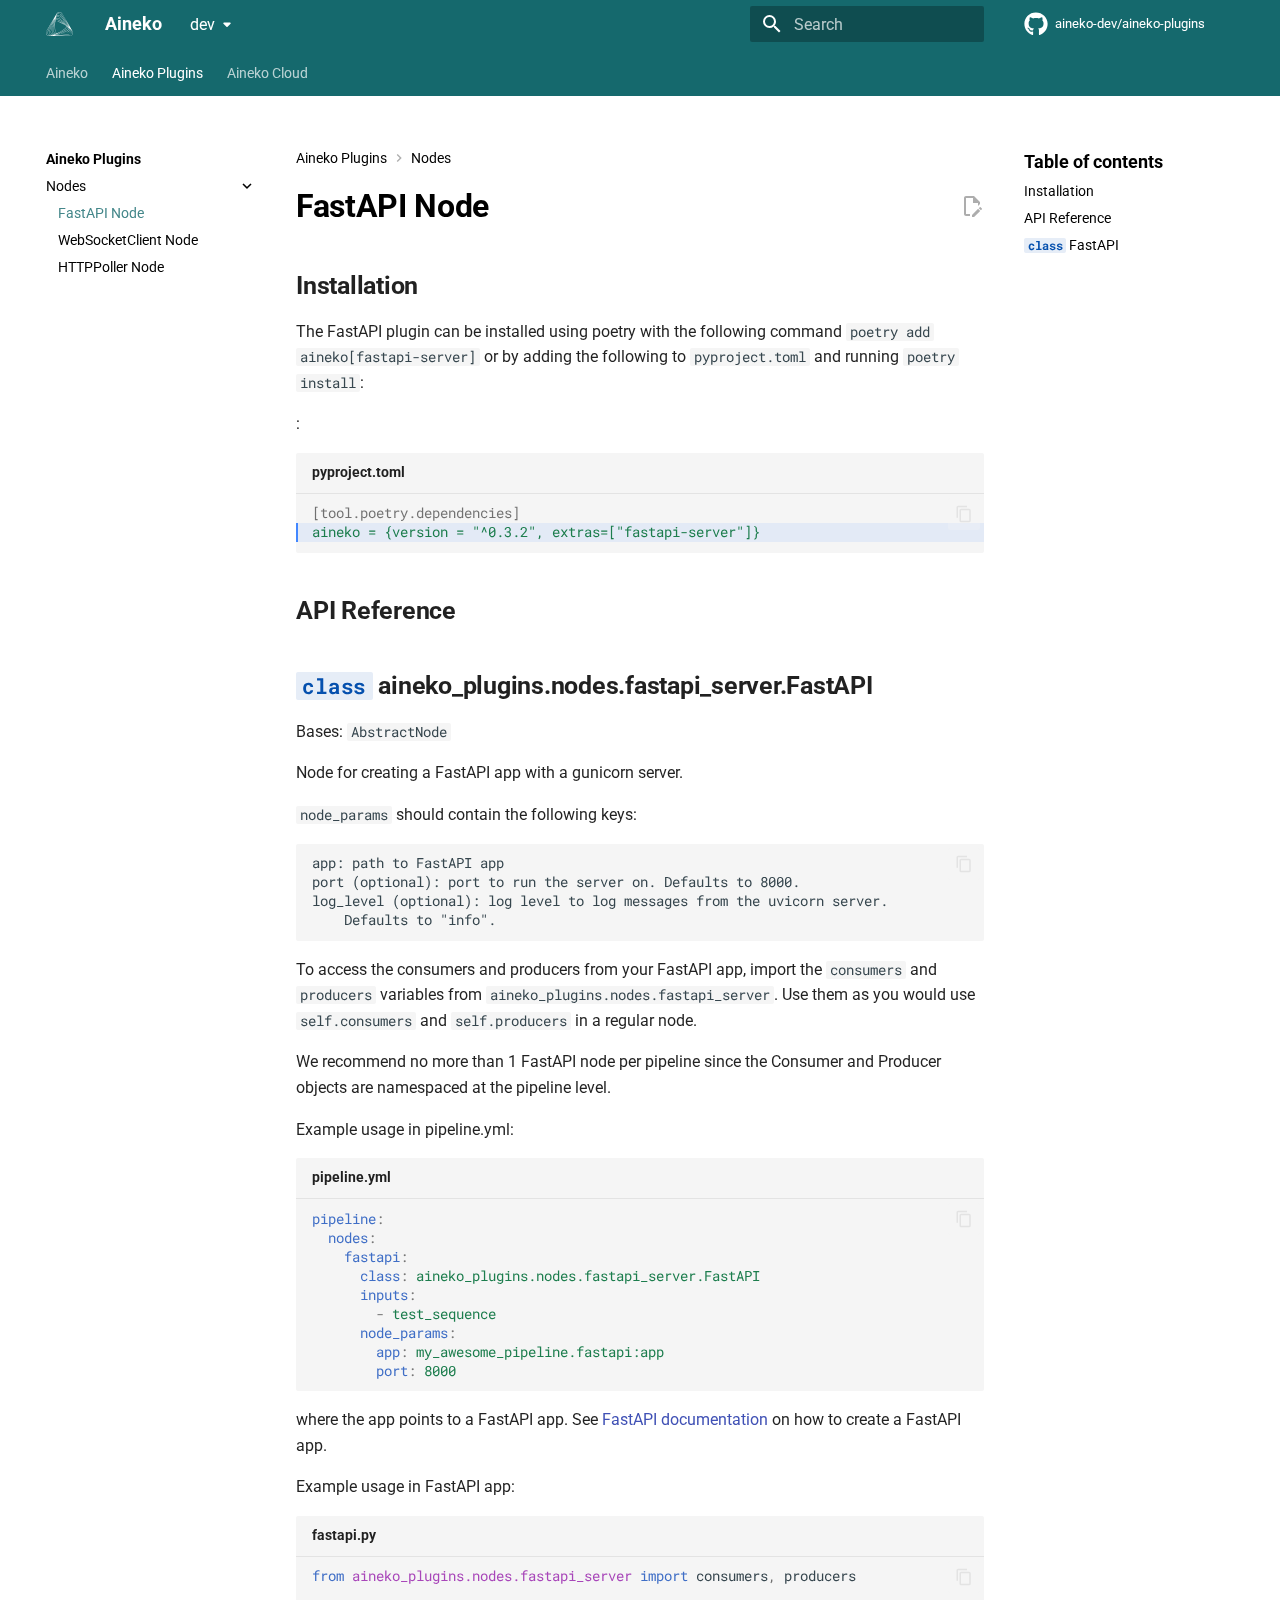
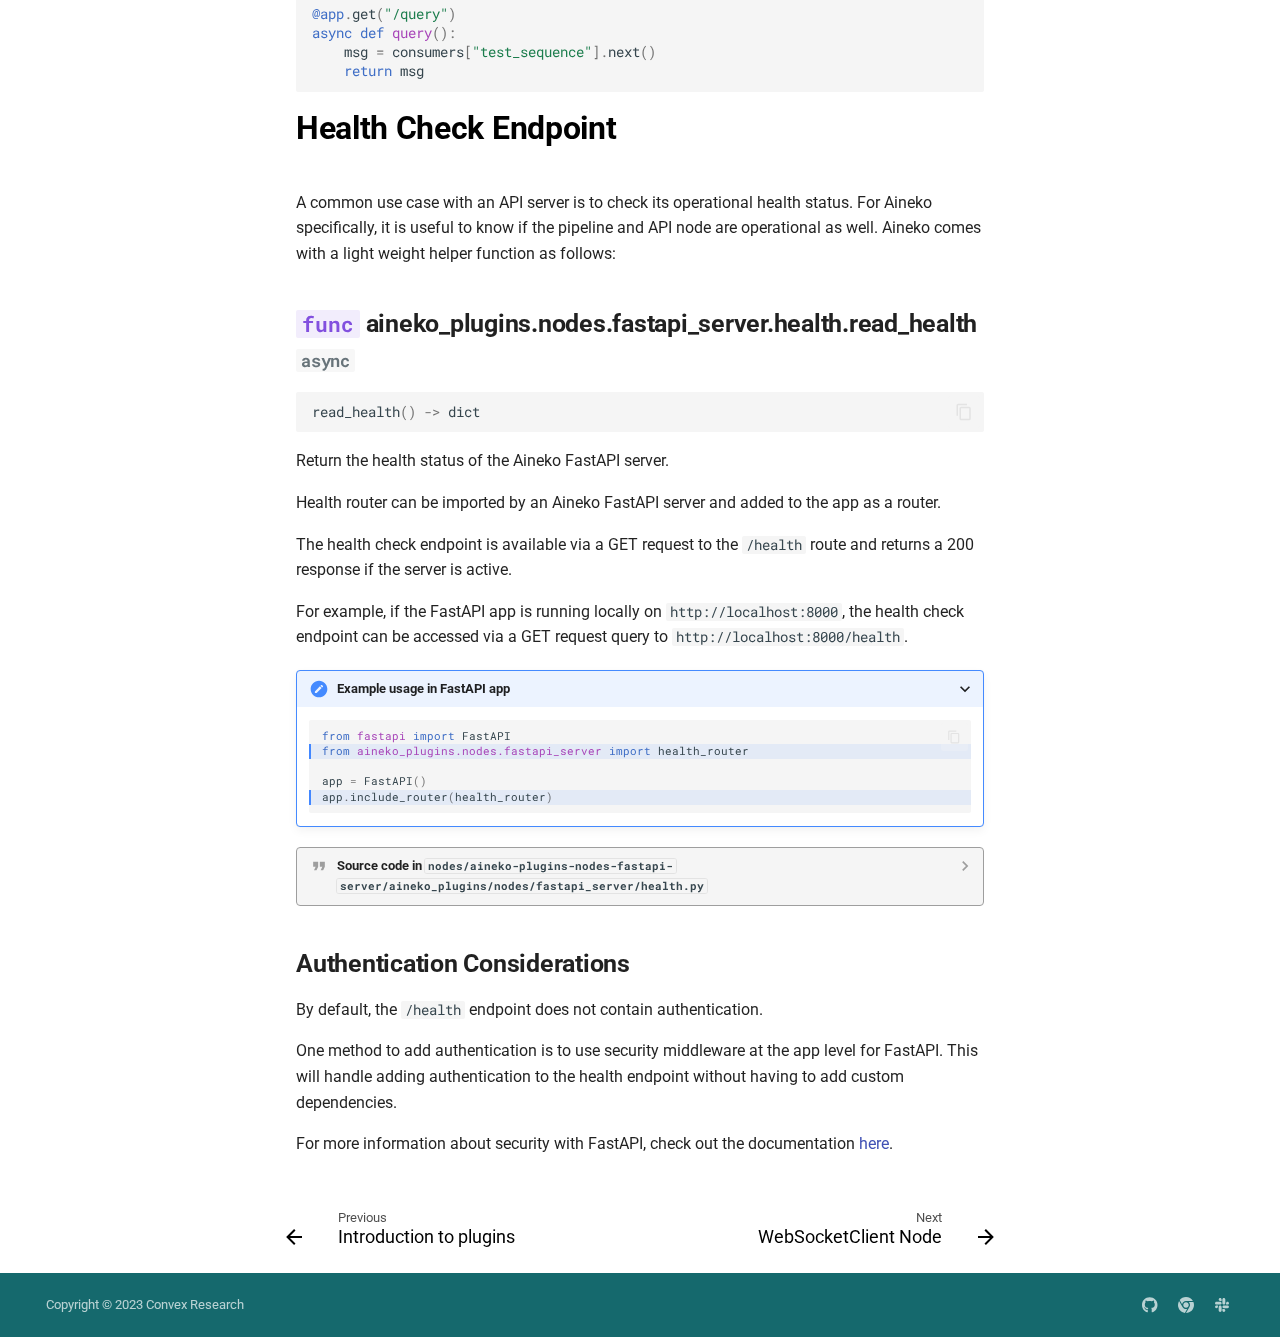
==== dev/nodes/fastapi-server/index.html @ 893a332f "Deployed b711464 to dev with MkDocs 1.5.3 and mike 2.0.0" ====
<!doctype html>
<html lang="en" class="no-js">
  <head>
    
      <meta charset="utf-8">
      <meta name="viewport" content="width=device-width,initial-scale=1">
      
      
      
        <link rel="canonical" href="https://plugin-docs.aineko.dev/dev/nodes/fastapi-server/">
      
      
        <link rel="prev" href="../..">
      
      
        <link rel="next" href="../websocket-client/">
      
      
        
      
      
      <link rel="icon" href="../../assets/favicon_green.svg">
      <meta name="generator" content="mkdocs-1.5.3, mkdocs-material-9.5.2+insiders-4.47.1">
    
    
      
        <title>FastAPI Node - Aineko</title>
      
    
    
      <link rel="stylesheet" href="../../assets/stylesheets/main.78d85e4f.min.css">
      
        
        <link rel="stylesheet" href="../../assets/stylesheets/palette.ab4e12ef.min.css">
      
      


    
    
      
    
    
      
        
        
        <link rel="preconnect" href="https://fonts.gstatic.com" crossorigin>
        <link rel="stylesheet" href="https://fonts.googleapis.com/css?family=Roboto:300,300i,400,400i,700,700i%7CRoboto+Mono:400,400i,700,700i&display=fallback">
        <style>:root{--md-text-font:"Roboto";--md-code-font:"Roboto Mono"}</style>
      
    
    
      <link rel="stylesheet" href="../../assets/_mkdocstrings.css">
    
      <link rel="stylesheet" href="../../stylesheets/extra.css">
    
    <script>__md_scope=new URL("../..",location),__md_hash=e=>[...e].reduce((e,_)=>(e<<5)-e+_.charCodeAt(0),0),__md_get=(e,_=localStorage,t=__md_scope)=>JSON.parse(_.getItem(t.pathname+"."+e)),__md_set=(e,_,t=localStorage,a=__md_scope)=>{try{t.setItem(a.pathname+"."+e,JSON.stringify(_))}catch(e){}}</script>
    
      
  


  
  

<script id="__analytics">function __md_analytics(){function n(){dataLayer.push(arguments)}window.dataLayer=window.dataLayer||[],n("js",new Date),n("config","G-395240980"),document.addEventListener("DOMContentLoaded",function(){document.forms.search&&document.forms.search.query.addEventListener("blur",function(){this.value&&n("event","search",{search_term:this.value})}),document$.subscribe(function(){var a=document.forms.feedback;if(void 0!==a)for(var e of a.querySelectorAll("[type=submit]"))e.addEventListener("click",function(e){e.preventDefault();var t=document.location.pathname,e=this.getAttribute("data-md-value");n("event","feedback",{page:t,data:e}),a.firstElementChild.disabled=!0;e=a.querySelector(".md-feedback__note [data-md-value='"+e+"']");e&&(e.hidden=!1)}),a.hidden=!1}),location$.subscribe(function(e){n("config","G-395240980",{page_path:e.pathname})})});var e=document.createElement("script");e.async=!0,e.src="https://www.googletagmanager.com/gtag/js?id=G-395240980",document.getElementById("__analytics").insertAdjacentElement("afterEnd",e)}</script>
  
    <script>"undefined"!=typeof __md_analytics&&__md_analytics()</script>
  

    
    
   <link href="../../assets/stylesheets/glightbox.min.css" rel="stylesheet"/><style>
    html.glightbox-open { overflow: initial; height: 100%; }
    .gslide-title { margin-top: 0px; user-select: text; }
    .gslide-desc { color: #666; user-select: text; }
    .gslide-image img { background: white; }
    .gscrollbar-fixer { padding-right: 15px; }
    .gdesc-inner { font-size: 0.75rem; }
    body[data-md-color-scheme="slate"] .gdesc-inner { background: var(--md-default-bg-color);}
    body[data-md-color-scheme="slate"] .gslide-title { color: var(--md-default-fg-color);}
    body[data-md-color-scheme="slate"] .gslide-desc { color: var(--md-default-fg-color);}</style> <script src="../../assets/javascripts/glightbox.min.js"></script></head>
  
  
    
    
    
    
    
    <body dir="ltr" data-md-color-scheme="aineko" data-md-color-primary="indigo" data-md-color-accent="indigo">
  
    
    <input class="md-toggle" data-md-toggle="drawer" type="checkbox" id="__drawer" autocomplete="off">
    <input class="md-toggle" data-md-toggle="search" type="checkbox" id="__search" autocomplete="off">
    <label class="md-overlay" for="__drawer"></label>
    <div data-md-component="skip">
      
        
        <a href="#fastapi-node" class="md-skip">
          Skip to content
        </a>
      
    </div>
    <div data-md-component="announce">
      
    </div>
    
      <div data-md-color-scheme="default" data-md-component="outdated" hidden>
        
      </div>
    
    
      

<header class="md-header" data-md-component="header">
  <nav class="md-header__inner md-grid" aria-label="Header">
    <a href="../.." title="Aineko" class="md-header__button md-logo" aria-label="Aineko" data-md-component="logo">
      
  <img src="../../assets/favicon_white.svg" alt="logo">

    </a>
    <label class="md-header__button md-icon" for="__drawer">
      
      <svg xmlns="http://www.w3.org/2000/svg" viewBox="0 0 24 24"><path d="M3 6h18v2H3V6m0 5h18v2H3v-2m0 5h18v2H3v-2Z"/></svg>
    </label>
    <div class="md-header__title" data-md-component="header-title">
      <div class="md-header__ellipsis">
        <div class="md-header__topic">
          <span class="md-ellipsis">
            Aineko
          </span>
        </div>
        <div class="md-header__topic" data-md-component="header-topic">
          <span class="md-ellipsis">
            
              FastAPI Node
            
          </span>
        </div>
      </div>
    </div>
    
      
    
    
    
    
      <label class="md-header__button md-icon" for="__search">
        
        <svg xmlns="http://www.w3.org/2000/svg" viewBox="0 0 24 24"><path d="M9.5 3A6.5 6.5 0 0 1 16 9.5c0 1.61-.59 3.09-1.56 4.23l.27.27h.79l5 5-1.5 1.5-5-5v-.79l-.27-.27A6.516 6.516 0 0 1 9.5 16 6.5 6.5 0 0 1 3 9.5 6.5 6.5 0 0 1 9.5 3m0 2C7 5 5 7 5 9.5S7 14 9.5 14 14 12 14 9.5 12 5 9.5 5Z"/></svg>
      </label>
      <div class="md-search" data-md-component="search" role="dialog">
  <label class="md-search__overlay" for="__search"></label>
  <div class="md-search__inner" role="search">
    <form class="md-search__form" name="search">
      <input type="text" class="md-search__input" name="query" aria-label="Search" placeholder="Search" autocapitalize="off" autocorrect="off" autocomplete="off" spellcheck="false" data-md-component="search-query" required>
      <label class="md-search__icon md-icon" for="__search">
        
        <svg xmlns="http://www.w3.org/2000/svg" viewBox="0 0 24 24"><path d="M9.5 3A6.5 6.5 0 0 1 16 9.5c0 1.61-.59 3.09-1.56 4.23l.27.27h.79l5 5-1.5 1.5-5-5v-.79l-.27-.27A6.516 6.516 0 0 1 9.5 16 6.5 6.5 0 0 1 3 9.5 6.5 6.5 0 0 1 9.5 3m0 2C7 5 5 7 5 9.5S7 14 9.5 14 14 12 14 9.5 12 5 9.5 5Z"/></svg>
        
        <svg xmlns="http://www.w3.org/2000/svg" viewBox="0 0 24 24"><path d="M20 11v2H8l5.5 5.5-1.42 1.42L4.16 12l7.92-7.92L13.5 5.5 8 11h12Z"/></svg>
      </label>
      <nav class="md-search__options" aria-label="Search">
        
        <button type="reset" class="md-search__icon md-icon" title="Clear" aria-label="Clear" tabindex="-1">
          
          <svg xmlns="http://www.w3.org/2000/svg" viewBox="0 0 24 24"><path d="M19 6.41 17.59 5 12 10.59 6.41 5 5 6.41 10.59 12 5 17.59 6.41 19 12 13.41 17.59 19 19 17.59 13.41 12 19 6.41Z"/></svg>
        </button>
      </nav>
      
    </form>
    <div class="md-search__output">
      <div class="md-search__scrollwrap" data-md-scrollfix>
        <div class="md-search-result" data-md-component="search-result">
          <div class="md-search-result__meta">
            Initializing search
          </div>
          <ol class="md-search-result__list" role="presentation"></ol>
        </div>
      </div>
    </div>
  </div>
</div>
    
    
      <div class="md-header__source">
        <a href="https://github.com/aineko-dev/aineko-plugins" title="Go to repository" class="md-source" data-md-component="source">
  <div class="md-source__icon md-icon">
    
    <svg xmlns="http://www.w3.org/2000/svg" viewBox="0 0 496 512"><!--! Font Awesome Free 6.5.1 by @fontawesome - https://fontawesome.com License - https://fontawesome.com/license/free (Icons: CC BY 4.0, Fonts: SIL OFL 1.1, Code: MIT License) Copyright 2023 Fonticons, Inc.--><path d="M165.9 397.4c0 2-2.3 3.6-5.2 3.6-3.3.3-5.6-1.3-5.6-3.6 0-2 2.3-3.6 5.2-3.6 3-.3 5.6 1.3 5.6 3.6zm-31.1-4.5c-.7 2 1.3 4.3 4.3 4.9 2.6 1 5.6 0 6.2-2s-1.3-4.3-4.3-5.2c-2.6-.7-5.5.3-6.2 2.3zm44.2-1.7c-2.9.7-4.9 2.6-4.6 4.9.3 2 2.9 3.3 5.9 2.6 2.9-.7 4.9-2.6 4.6-4.6-.3-1.9-3-3.2-5.9-2.9zM244.8 8C106.1 8 0 113.3 0 252c0 110.9 69.8 205.8 169.5 239.2 12.8 2.3 17.3-5.6 17.3-12.1 0-6.2-.3-40.4-.3-61.4 0 0-70 15-84.7-29.8 0 0-11.4-29.1-27.8-36.6 0 0-22.9-15.7 1.6-15.4 0 0 24.9 2 38.6 25.8 21.9 38.6 58.6 27.5 72.9 20.9 2.3-16 8.8-27.1 16-33.7-55.9-6.2-112.3-14.3-112.3-110.5 0-27.5 7.6-41.3 23.6-58.9-2.6-6.5-11.1-33.3 2.6-67.9 20.9-6.5 69 27 69 27 20-5.6 41.5-8.5 62.8-8.5s42.8 2.9 62.8 8.5c0 0 48.1-33.6 69-27 13.7 34.7 5.2 61.4 2.6 67.9 16 17.7 25.8 31.5 25.8 58.9 0 96.5-58.9 104.2-114.8 110.5 9.2 7.9 17 22.9 17 46.4 0 33.7-.3 75.4-.3 83.6 0 6.5 4.6 14.4 17.3 12.1C428.2 457.8 496 362.9 496 252 496 113.3 383.5 8 244.8 8zM97.2 352.9c-1.3 1-1 3.3.7 5.2 1.6 1.6 3.9 2.3 5.2 1 1.3-1 1-3.3-.7-5.2-1.6-1.6-3.9-2.3-5.2-1zm-10.8-8.1c-.7 1.3.3 2.9 2.3 3.9 1.6 1 3.6.7 4.3-.7.7-1.3-.3-2.9-2.3-3.9-2-.6-3.6-.3-4.3.7zm32.4 35.6c-1.6 1.3-1 4.3 1.3 6.2 2.3 2.3 5.2 2.6 6.5 1 1.3-1.3.7-4.3-1.3-6.2-2.2-2.3-5.2-2.6-6.5-1zm-11.4-14.7c-1.6 1-1.6 3.6 0 5.9 1.6 2.3 4.3 3.3 5.6 2.3 1.6-1.3 1.6-3.9 0-6.2-1.4-2.3-4-3.3-5.6-2z"/></svg>
  </div>
  <div class="md-source__repository">
    aineko-dev/aineko-plugins
  </div>
</a>
      </div>
    
  </nav>
  
</header>
    
    <div class="md-container" data-md-component="container">
      
      
        
          
            
<nav class="md-tabs" aria-label="Tabs" data-md-component="tabs">
  <div class="md-grid">
    <ul class="md-tabs__list">
      
        
  
  
  
    <li class="md-tabs__item">
      <a href="https://docs.aineko.dev" class="md-tabs__link">
        
  
    
  
  Aineko

      </a>
    </li>
  

      
        
  
  
    
  
  
    
    
      <li class="md-tabs__item md-tabs__item--active">
        <a href="../.." class="md-tabs__link">
          
  
    
  
  Aineko Plugins

        </a>
      </li>
    
  

      
        
  
  
  
    <li class="md-tabs__item">
      <a href="https://cloud-docs.aineko.dev" class="md-tabs__link">
        
  
    
  
  Aineko Cloud

      </a>
    </li>
  

      
    </ul>
  </div>
</nav>
          
        
      
      <main class="md-main" data-md-component="main">
        <div class="md-main__inner md-grid">
          
            
              
              <div class="md-sidebar md-sidebar--primary" data-md-component="sidebar" data-md-type="navigation" >
                <div class="md-sidebar__scrollwrap">
                  <div class="md-sidebar__inner">
                    


  


<nav class="md-nav md-nav--primary md-nav--lifted" aria-label="Navigation" data-md-level="0">
  <label class="md-nav__title" for="__drawer">
    <a href="../.." title="Aineko" class="md-nav__button md-logo" aria-label="Aineko" data-md-component="logo">
      
  <img src="../../assets/favicon_white.svg" alt="logo">

    </a>
    Aineko
  </label>
  
    <div class="md-nav__source">
      <a href="https://github.com/aineko-dev/aineko-plugins" title="Go to repository" class="md-source" data-md-component="source">
  <div class="md-source__icon md-icon">
    
    <svg xmlns="http://www.w3.org/2000/svg" viewBox="0 0 496 512"><!--! Font Awesome Free 6.5.1 by @fontawesome - https://fontawesome.com License - https://fontawesome.com/license/free (Icons: CC BY 4.0, Fonts: SIL OFL 1.1, Code: MIT License) Copyright 2023 Fonticons, Inc.--><path d="M165.9 397.4c0 2-2.3 3.6-5.2 3.6-3.3.3-5.6-1.3-5.6-3.6 0-2 2.3-3.6 5.2-3.6 3-.3 5.6 1.3 5.6 3.6zm-31.1-4.5c-.7 2 1.3 4.3 4.3 4.9 2.6 1 5.6 0 6.2-2s-1.3-4.3-4.3-5.2c-2.6-.7-5.5.3-6.2 2.3zm44.2-1.7c-2.9.7-4.9 2.6-4.6 4.9.3 2 2.9 3.3 5.9 2.6 2.9-.7 4.9-2.6 4.6-4.6-.3-1.9-3-3.2-5.9-2.9zM244.8 8C106.1 8 0 113.3 0 252c0 110.9 69.8 205.8 169.5 239.2 12.8 2.3 17.3-5.6 17.3-12.1 0-6.2-.3-40.4-.3-61.4 0 0-70 15-84.7-29.8 0 0-11.4-29.1-27.8-36.6 0 0-22.9-15.7 1.6-15.4 0 0 24.9 2 38.6 25.8 21.9 38.6 58.6 27.5 72.9 20.9 2.3-16 8.8-27.1 16-33.7-55.9-6.2-112.3-14.3-112.3-110.5 0-27.5 7.6-41.3 23.6-58.9-2.6-6.5-11.1-33.3 2.6-67.9 20.9-6.5 69 27 69 27 20-5.6 41.5-8.5 62.8-8.5s42.8 2.9 62.8 8.5c0 0 48.1-33.6 69-27 13.7 34.7 5.2 61.4 2.6 67.9 16 17.7 25.8 31.5 25.8 58.9 0 96.5-58.9 104.2-114.8 110.5 9.2 7.9 17 22.9 17 46.4 0 33.7-.3 75.4-.3 83.6 0 6.5 4.6 14.4 17.3 12.1C428.2 457.8 496 362.9 496 252 496 113.3 383.5 8 244.8 8zM97.2 352.9c-1.3 1-1 3.3.7 5.2 1.6 1.6 3.9 2.3 5.2 1 1.3-1 1-3.3-.7-5.2-1.6-1.6-3.9-2.3-5.2-1zm-10.8-8.1c-.7 1.3.3 2.9 2.3 3.9 1.6 1 3.6.7 4.3-.7.7-1.3-.3-2.9-2.3-3.9-2-.6-3.6-.3-4.3.7zm32.4 35.6c-1.6 1.3-1 4.3 1.3 6.2 2.3 2.3 5.2 2.6 6.5 1 1.3-1.3.7-4.3-1.3-6.2-2.2-2.3-5.2-2.6-6.5-1zm-11.4-14.7c-1.6 1-1.6 3.6 0 5.9 1.6 2.3 4.3 3.3 5.6 2.3 1.6-1.3 1.6-3.9 0-6.2-1.4-2.3-4-3.3-5.6-2z"/></svg>
  </div>
  <div class="md-source__repository">
    aineko-dev/aineko-plugins
  </div>
</a>
    </div>
  
  <ul class="md-nav__list" data-md-scrollfix>
    
      
      
  
  
  
  
    <li class="md-nav__item">
      <a href="https://docs.aineko.dev" class="md-nav__link">
        
  
  <span class="md-ellipsis">
    
  
    Aineko
  

    
  </span>
  
  

      </a>
    </li>
  

    
      
      
  
  
    
  
  
  
    
    
      
        
          
        
      
        
      
    
    
    
    
      
      
    
    <li class="md-nav__item md-nav__item--active md-nav__item--section md-nav__item--nested">
      
        
        
        
        <input class="md-nav__toggle md-toggle " type="checkbox" id="__nav_2" checked>
        
          
          
          <div class="md-nav__link md-nav__container">
            <a href="../.." class="md-nav__link ">
              
  
  <span class="md-ellipsis">
    
  
    Aineko Plugins
  

    
  </span>
  
  

            </a>
            
              
              <label class="md-nav__link " for="__nav_2" id="__nav_2_label" tabindex="">
                <span class="md-nav__icon md-icon"></span>
              </label>
            
          </div>
        
        <nav class="md-nav" data-md-level="1" aria-labelledby="__nav_2_label" aria-expanded="true">
          <label class="md-nav__title" for="__nav_2">
            <span class="md-nav__icon md-icon"></span>
            
  
    Aineko Plugins
  

          </label>
          <ul class="md-nav__list" data-md-scrollfix>
            
              
            
              
                
  
  
    
  
  
  
    
    
      
        
      
        
      
        
      
    
    
    
    
    <li class="md-nav__item md-nav__item--active md-nav__item--nested">
      
        
        
        
        <input class="md-nav__toggle md-toggle " type="checkbox" id="__nav_2_2" checked>
        
          
          <label class="md-nav__link" for="__nav_2_2" id="__nav_2_2_label" tabindex="0">
            
  
  <span class="md-ellipsis">
    
  
    Nodes
  

    
  </span>
  
  

            <span class="md-nav__icon md-icon"></span>
          </label>
        
        <nav class="md-nav" data-md-level="2" aria-labelledby="__nav_2_2_label" aria-expanded="true">
          <label class="md-nav__title" for="__nav_2_2">
            <span class="md-nav__icon md-icon"></span>
            
  
    Nodes
  

          </label>
          <ul class="md-nav__list" data-md-scrollfix>
            
              
                
  
  
    
  
  
  
    <li class="md-nav__item md-nav__item--active">
      
      <input class="md-nav__toggle md-toggle" type="checkbox" id="__toc">
      
      
        
      
      
        <label class="md-nav__link md-nav__link--active" for="__toc">
          
  
  <span class="md-ellipsis">
    
  
    FastAPI Node
  

    
  </span>
  
  

          <span class="md-nav__icon md-icon"></span>
        </label>
      
      <a href="./" class="md-nav__link md-nav__link--active">
        
  
  <span class="md-ellipsis">
    
  
    FastAPI Node
  

    
  </span>
  
  

      </a>
      
        

<nav class="md-nav md-nav--secondary" aria-label="Table of contents">
  
  
  
    
  
  
    <label class="md-nav__title" for="__toc">
      <span class="md-nav__icon md-icon"></span>
      Table of contents
    </label>
    <ul class="md-nav__list" data-md-component="toc" data-md-scrollfix>
      
        <li class="md-nav__item">
  <a href="#installation" class="md-nav__link">
    <span class="md-ellipsis">
      
        Installation
      
    </span>
  </a>
  
</li>
      
        <li class="md-nav__item">
  <a href="#api-reference" class="md-nav__link">
    <span class="md-ellipsis">
      
        API Reference
      
    </span>
  </a>
  
</li>
      
        <li class="md-nav__item">
  <a href="#aineko_plugins.nodes.fastapi_server.FastAPI" class="md-nav__link">
    <span class="md-ellipsis">
      
        <code class="doc-symbol doc-symbol-toc doc-symbol-class"></code>&nbsp;FastAPI
      
    </span>
  </a>
  
</li>
      
    </ul>
  
</nav>
      
    </li>
  

              
            
              
                
  
  
  
  
    <li class="md-nav__item">
      <a href="../websocket-client/" class="md-nav__link">
        
  
  <span class="md-ellipsis">
    
  
    WebSocketClient Node
  

    
  </span>
  
  

      </a>
    </li>
  

              
            
              
                
  
  
  
  
    <li class="md-nav__item">
      <a href="../http-poller/" class="md-nav__link">
        
  
  <span class="md-ellipsis">
    
  
    HTTPPoller Node
  

    
  </span>
  
  

      </a>
    </li>
  

              
            
          </ul>
        </nav>
      
    </li>
  

              
            
          </ul>
        </nav>
      
    </li>
  

    
      
      
  
  
  
  
    <li class="md-nav__item">
      <a href="https://cloud-docs.aineko.dev" class="md-nav__link">
        
  
  <span class="md-ellipsis">
    
  
    Aineko Cloud
  

    
  </span>
  
  

      </a>
    </li>
  

    
  </ul>
</nav>
                  </div>
                </div>
              </div>
            
            
              
              <div class="md-sidebar md-sidebar--secondary" data-md-component="sidebar" data-md-type="toc" >
                <div class="md-sidebar__scrollwrap">
                  <div class="md-sidebar__inner">
                    

<nav class="md-nav md-nav--secondary" aria-label="Table of contents">
  
  
  
    
  
  
    <label class="md-nav__title" for="__toc">
      <span class="md-nav__icon md-icon"></span>
      Table of contents
    </label>
    <ul class="md-nav__list" data-md-component="toc" data-md-scrollfix>
      
        <li class="md-nav__item">
  <a href="#installation" class="md-nav__link">
    <span class="md-ellipsis">
      
        Installation
      
    </span>
  </a>
  
</li>
      
        <li class="md-nav__item">
  <a href="#api-reference" class="md-nav__link">
    <span class="md-ellipsis">
      
        API Reference
      
    </span>
  </a>
  
</li>
      
        <li class="md-nav__item">
  <a href="#aineko_plugins.nodes.fastapi_server.FastAPI" class="md-nav__link">
    <span class="md-ellipsis">
      
        <code class="doc-symbol doc-symbol-toc doc-symbol-class"></code>&nbsp;FastAPI
      
    </span>
  </a>
  
</li>
      
    </ul>
  
</nav>
                  </div>
                </div>
              </div>
            
          
          
            <div class="md-content" data-md-component="content">
              
                




  <nav class="md-path" aria-label="Navigation" >
    <ol class="md-path__list">
      
      
        
  
    
    
      <li class="md-path__item">
        <a href="../.." class="md-path__link">
          
  <span class="md-ellipsis">
    Aineko Plugins
  </span>

        </a>
      </li>
    
  

      
        
  
    
    
      <li class="md-path__item">
        <a href="./" class="md-path__link">
          
  <span class="md-ellipsis">
    Nodes
  </span>

        </a>
      </li>
    
  

      
    </ol>
  </nav>

              
              <article class="md-content__inner md-typeset">
                
                  

  
    <a href="https://github.com/aineko-dev/aineko-plugins/edit/develop/docs/nodes/fastapi-server.md" title="Edit this page" class="md-content__button md-icon">
      
      <svg xmlns="http://www.w3.org/2000/svg" viewBox="0 0 24 24"><path d="M10 20H6V4h7v5h5v3.1l2-2V8l-6-6H6c-1.1 0-2 .9-2 2v16c0 1.1.9 2 2 2h4v-2m10.2-7c.1 0 .3.1.4.2l1.3 1.3c.2.2.2.6 0 .8l-1 1-2.1-2.1 1-1c.1-.1.2-.2.4-.2m0 3.9L14.1 23H12v-2.1l6.1-6.1 2.1 2.1Z"/></svg>
    </a>
  
  


<h1 id="fastapi-node">FastAPI Node</h1>
<h2 id="installation">Installation</h2>
<p>The FastAPI plugin can be installed using poetry with the following command <code>poetry add aineko[fastapi-server]</code> or by adding the following to <code>pyproject.toml</code> and running <code>poetry install</code>:</p>
<p>:
    <div class="highlight"><span class="filename">pyproject.toml</span><pre><span></span><code><span class="p p-Indicator">[</span><span class="nv">tool.poetry.dependencies</span><span class="p p-Indicator">]</span>
<span class="hll"><span class="l l-Scalar l-Scalar-Plain">aineko = {version = &quot;^0.3.2&quot;, extras=[&quot;fastapi-server&quot;]}</span>
</span></code></pre></div></p>
<h2 id="api-reference">API Reference</h2>


<div class="doc doc-object doc-class">



<h2 id="aineko_plugins.nodes.fastapi_server.FastAPI" class="doc doc-heading">
<code class="doc-symbol doc-symbol-heading doc-symbol-class"></code>          <span class="doc doc-object-name doc-class-name">aineko_plugins.nodes.fastapi_server.FastAPI</span>


</h2>


  <div class="doc doc-contents first">
          <p class="doc doc-class-bases">
            Bases: <code><span title="aineko.AbstractNode">AbstractNode</span></code></p>

  
      <p>Node for creating a FastAPI app with a gunicorn server.</p>
<p><code>node_params</code> should contain the following keys:</p>
<pre><code>app: path to FastAPI app
port (optional): port to run the server on. Defaults to 8000.
log_level (optional): log level to log messages from the uvicorn server.
    Defaults to "info".
</code></pre>
<p>To access the consumers and producers from your FastAPI app, import the
<code>consumers</code> and <code>producers</code> variables from
<code>aineko_plugins.nodes.fastapi_server</code>. Use them as you would use
<code>self.consumers</code> and <code>self.producers</code> in a regular node.</p>
<p>We recommend no more than 1 FastAPI node per pipeline since the Consumer
and Producer objects are namespaced at the pipeline level.</p>
<p>Example usage in pipeline.yml:
<div class="highlight"><span class="filename">pipeline.yml</span><pre><span></span><code><span class="nt">pipeline</span><span class="p">:</span>
<span class="w">  </span><span class="nt">nodes</span><span class="p">:</span>
<span class="w">    </span><span class="nt">fastapi</span><span class="p">:</span>
<span class="w">      </span><span class="nt">class</span><span class="p">:</span><span class="w"> </span><span class="l l-Scalar l-Scalar-Plain">aineko_plugins.nodes.fastapi_server.FastAPI</span>
<span class="w">      </span><span class="nt">inputs</span><span class="p">:</span>
<span class="w">        </span><span class="p p-Indicator">-</span><span class="w"> </span><span class="l l-Scalar l-Scalar-Plain">test_sequence</span>
<span class="w">      </span><span class="nt">node_params</span><span class="p">:</span>
<span class="w">        </span><span class="nt">app</span><span class="p">:</span><span class="w"> </span><span class="l l-Scalar l-Scalar-Plain">my_awesome_pipeline.fastapi:app</span>
<span class="w">        </span><span class="nt">port</span><span class="p">:</span><span class="w"> </span><span class="l l-Scalar l-Scalar-Plain">8000</span>
</code></pre></div>
where the app points to a FastAPI app. See
<a href="https://fastapi.tiangolo.com/" target="_blank">FastAPI documentation</a>
on how to create a FastAPI app.</p>
<p>Example usage in FastAPI app:
<div class="highlight"><span class="filename">fastapi.py</span><pre><span></span><code><span class="kn">from</span> <span class="nn">aineko_plugins.nodes.fastapi_server</span> <span class="kn">import</span> <span class="n">consumers</span><span class="p">,</span> <span class="n">producers</span>

<span class="nd">@app</span><span class="o">.</span><span class="n">get</span><span class="p">(</span><span class="s2">&quot;/query&quot;</span><span class="p">)</span>
<span class="k">async</span> <span class="k">def</span> <span class="nf">query</span><span class="p">():</span>
    <span class="n">msg</span> <span class="o">=</span> <span class="n">consumers</span><span class="p">[</span><span class="s2">&quot;test_sequence&quot;</span><span class="p">]</span><span class="o">.</span><span class="n">next</span><span class="p">()</span>
    <span class="k">return</span> <span class="n">msg</span>
</code></pre></div></p>


  

  <div class="doc doc-children">











  </div>

  </div>


</div><h1 id="health-check-endpoint">Health Check Endpoint</h1>
<p>A common use case with an API server is to check its operational health status. For Aineko specifically, it is useful to know if the pipeline and API node are operational as well. Aineko comes with a light weight helper function as follows:</p>



<div class="doc doc-object doc-function">



<h2 id="aineko_plugins.nodes.fastapi_server.health.read_health" class="doc doc-heading">
<code class="doc-symbol doc-symbol-heading doc-symbol-function"></code>          <span class="doc doc-object-name doc-function-name">aineko_plugins.nodes.fastapi_server.health.read_health</span>

  
  <span class="doc doc-labels">
      <small class="doc doc-label doc-label-async"><code>async</code></small>
  </span>

</h2>
<div class="doc-signature highlight"><pre><span></span><code><span class="n">read_health</span><span class="p">()</span> <span class="o">-&gt;</span> <span class="n">dict</span>
</code></pre></div>

  <div class="doc doc-contents first">
  
      <p>Return the health status of the Aineko FastAPI server.</p>
<p>Health router can be imported by an Aineko FastAPI server and added
to the app as a router.</p>
<p>The health check endpoint is available via a GET request to the <code>/health</code>
route and returns a 200 response if the server is active.</p>
<p>For example, if the FastAPI app is running locally on
<code>http://localhost:8000</code>, the health check endpoint can be accessed via
a GET request query to <code>http://localhost:8000/health</code>.</p>

<details class="example-usage-in-fastapi-app" open>
  <summary>Example usage in FastAPI app</summary>
  <div class="highlight"><pre><span></span><code><span class="kn">from</span> <span class="nn">fastapi</span> <span class="kn">import</span> <span class="n">FastAPI</span>
<span class="hll"><span class="kn">from</span> <span class="nn">aineko_plugins.nodes.fastapi_server</span> <span class="kn">import</span> <span class="n">health_router</span>
</span>
<span class="n">app</span> <span class="o">=</span> <span class="n">FastAPI</span><span class="p">()</span>
<span class="hll"><span class="n">app</span><span class="o">.</span><span class="n">include_router</span><span class="p">(</span><span class="n">health_router</span><span class="p">)</span>
</span></code></pre></div>
</details>
          <details class="quote">
            <summary>Source code in <code>nodes/aineko-plugins-nodes-fastapi-server/aineko_plugins/nodes/fastapi_server/health.py</code></summary>
            <div class="highlight"><table class="highlighttable"><tr><td class="linenos"><div class="linenodiv"><pre><span></span><span class="normal">10</span>
<span class="normal">11</span>
<span class="normal">12</span>
<span class="normal">13</span>
<span class="normal">14</span>
<span class="normal">15</span>
<span class="normal">16</span>
<span class="normal">17</span>
<span class="normal">18</span>
<span class="normal">19</span>
<span class="normal">20</span>
<span class="normal">21</span>
<span class="normal">22</span>
<span class="normal">23</span>
<span class="normal">24</span>
<span class="normal">25</span>
<span class="normal">26</span>
<span class="normal">27</span>
<span class="normal">28</span>
<span class="normal">29</span>
<span class="normal">30</span>
<span class="normal">31</span>
<span class="normal">32</span>
<span class="normal">33</span></pre></div></td><td class="code"><div><pre><span></span><code><span class="nd">@health_router</span><span class="o">.</span><span class="n">get</span><span class="p">(</span><span class="s2">&quot;/health&quot;</span><span class="p">,</span> <span class="n">status_code</span><span class="o">=</span><span class="mi">200</span><span class="p">)</span>
<span class="k">async</span> <span class="k">def</span> <span class="nf">read_health</span><span class="p">()</span> <span class="o">-&gt;</span> <span class="nb">dict</span><span class="p">:</span>
<span class="w">    </span><span class="sd">&quot;&quot;&quot;Return the health status of the Aineko FastAPI server.</span>

<span class="sd">    Health router can be imported by an Aineko FastAPI server and added</span>
<span class="sd">    to the app as a router.</span>

<span class="sd">    The health check endpoint is available via a GET request to the `/health`</span>
<span class="sd">    route and returns a 200 response if the server is active.</span>

<span class="sd">    For example, if the FastAPI app is running locally on</span>
<span class="sd">    `http://localhost:8000`, the health check endpoint can be accessed via</span>
<span class="sd">    a GET request query to `http://localhost:8000/health`.</span>

<span class="sd">    Example usage in FastAPI app:</span>
<span class="sd">        ```python hl_lines=&quot;2 5&quot;</span>
<span class="sd">        from fastapi import FastAPI</span>
<span class="sd">        from aineko_plugins.nodes.fastapi_server import health_router</span>

<span class="sd">        app = FastAPI()</span>
<span class="sd">        app.include_router(health_router)</span>
<span class="sd">        ```</span>
<span class="sd">    &quot;&quot;&quot;</span>
    <span class="k">return</span> <span class="p">{</span><span class="s2">&quot;status&quot;</span><span class="p">:</span> <span class="s2">&quot;healthy&quot;</span><span class="p">}</span>
</code></pre></div></td></tr></table></div>
          </details>
  </div>

</div><h2 id="authentication-considerations">Authentication Considerations</h2>
<p>By default, the <code>/health</code> endpoint does not contain authentication.</p>
<p>One method to add authentication is to use security middleware at the app level for FastAPI. This will handle adding authentication to the health endpoint without having to add custom dependencies.</p>
<p>For more information about security with FastAPI, check out the documentation <a href="https://fastapi.tiangolo.com/advanced/security/">here</a>.</p>









  




                
              </article>
            </div>
          
          
<script>var target=document.getElementById(location.hash.slice(1));target&&target.name&&(target.checked=target.name.startsWith("__tabbed_"))</script>
        </div>
        
          <button type="button" class="md-top md-icon" data-md-component="top" hidden>
  
  <svg xmlns="http://www.w3.org/2000/svg" viewBox="0 0 24 24"><path d="M13 20h-2V8l-5.5 5.5-1.42-1.42L12 4.16l7.92 7.92-1.42 1.42L13 8v12Z"/></svg>
  Back to top
</button>
        
      </main>
      
        <footer class="md-footer">
  
    
      
      <nav class="md-footer__inner md-grid" aria-label="Footer" >
        
          
          <a href="../.." class="md-footer__link md-footer__link--prev" aria-label="Previous: Introduction to plugins">
            <div class="md-footer__button md-icon">
              
              <svg xmlns="http://www.w3.org/2000/svg" viewBox="0 0 24 24"><path d="M20 11v2H8l5.5 5.5-1.42 1.42L4.16 12l7.92-7.92L13.5 5.5 8 11h12Z"/></svg>
            </div>
            <div class="md-footer__title">
              <span class="md-footer__direction">
                Previous
              </span>
              <div class="md-ellipsis">
                Introduction to plugins
              </div>
            </div>
          </a>
        
        
          
          <a href="../websocket-client/" class="md-footer__link md-footer__link--next" aria-label="Next: WebSocketClient Node">
            <div class="md-footer__title">
              <span class="md-footer__direction">
                Next
              </span>
              <div class="md-ellipsis">
                WebSocketClient Node
              </div>
            </div>
            <div class="md-footer__button md-icon">
              
              <svg xmlns="http://www.w3.org/2000/svg" viewBox="0 0 24 24"><path d="M4 11v2h12l-5.5 5.5 1.42 1.42L19.84 12l-7.92-7.92L10.5 5.5 16 11H4Z"/></svg>
            </div>
          </a>
        
      </nav>
    
  
  <div class="md-footer-meta md-typeset">
    <div class="md-footer-meta__inner md-grid">
      <div class="md-copyright">
  
    <div class="md-copyright__highlight">
      Copyright &copy; 2023 Convex Research
    </div>
  
  
</div>
      
        <div class="md-social">
  
    
    
    
    
      
      
    
    <a href="https://github.com/aineko-dev/aineko-plugins" target="_blank" rel="noopener" title="github.com" class="md-social__link">
      <svg xmlns="http://www.w3.org/2000/svg" viewBox="0 0 496 512"><!--! Font Awesome Free 6.5.1 by @fontawesome - https://fontawesome.com License - https://fontawesome.com/license/free (Icons: CC BY 4.0, Fonts: SIL OFL 1.1, Code: MIT License) Copyright 2023 Fonticons, Inc.--><path d="M165.9 397.4c0 2-2.3 3.6-5.2 3.6-3.3.3-5.6-1.3-5.6-3.6 0-2 2.3-3.6 5.2-3.6 3-.3 5.6 1.3 5.6 3.6zm-31.1-4.5c-.7 2 1.3 4.3 4.3 4.9 2.6 1 5.6 0 6.2-2s-1.3-4.3-4.3-5.2c-2.6-.7-5.5.3-6.2 2.3zm44.2-1.7c-2.9.7-4.9 2.6-4.6 4.9.3 2 2.9 3.3 5.9 2.6 2.9-.7 4.9-2.6 4.6-4.6-.3-1.9-3-3.2-5.9-2.9zM244.8 8C106.1 8 0 113.3 0 252c0 110.9 69.8 205.8 169.5 239.2 12.8 2.3 17.3-5.6 17.3-12.1 0-6.2-.3-40.4-.3-61.4 0 0-70 15-84.7-29.8 0 0-11.4-29.1-27.8-36.6 0 0-22.9-15.7 1.6-15.4 0 0 24.9 2 38.6 25.8 21.9 38.6 58.6 27.5 72.9 20.9 2.3-16 8.8-27.1 16-33.7-55.9-6.2-112.3-14.3-112.3-110.5 0-27.5 7.6-41.3 23.6-58.9-2.6-6.5-11.1-33.3 2.6-67.9 20.9-6.5 69 27 69 27 20-5.6 41.5-8.5 62.8-8.5s42.8 2.9 62.8 8.5c0 0 48.1-33.6 69-27 13.7 34.7 5.2 61.4 2.6 67.9 16 17.7 25.8 31.5 25.8 58.9 0 96.5-58.9 104.2-114.8 110.5 9.2 7.9 17 22.9 17 46.4 0 33.7-.3 75.4-.3 83.6 0 6.5 4.6 14.4 17.3 12.1C428.2 457.8 496 362.9 496 252 496 113.3 383.5 8 244.8 8zM97.2 352.9c-1.3 1-1 3.3.7 5.2 1.6 1.6 3.9 2.3 5.2 1 1.3-1 1-3.3-.7-5.2-1.6-1.6-3.9-2.3-5.2-1zm-10.8-8.1c-.7 1.3.3 2.9 2.3 3.9 1.6 1 3.6.7 4.3-.7.7-1.3-.3-2.9-2.3-3.9-2-.6-3.6-.3-4.3.7zm32.4 35.6c-1.6 1.3-1 4.3 1.3 6.2 2.3 2.3 5.2 2.6 6.5 1 1.3-1.3.7-4.3-1.3-6.2-2.2-2.3-5.2-2.6-6.5-1zm-11.4-14.7c-1.6 1-1.6 3.6 0 5.9 1.6 2.3 4.3 3.3 5.6 2.3 1.6-1.3 1.6-3.9 0-6.2-1.4-2.3-4-3.3-5.6-2z"/></svg>
    </a>
  
    
    
    
    
      
      
    
    <a href="https://aineko.dev" target="_blank" rel="noopener" title="aineko.dev" class="md-social__link">
      <svg xmlns="http://www.w3.org/2000/svg" viewBox="0 0 512 512"><!--! Font Awesome Free 6.5.1 by @fontawesome - https://fontawesome.com License - https://fontawesome.com/license/free (Icons: CC BY 4.0, Fonts: SIL OFL 1.1, Code: MIT License) Copyright 2023 Fonticons, Inc.--><path d="M0 256c0-46.6 12.47-90.4 34.27-128.9L144.1 318.3C166 357.5 207.9 384 256 384c14.3 0 27.1-2.3 40.8-6.6l-76.3 132.2C95.9 492.3 0 385.3 0 256zm365.1 65.6c12.3-19.2 18.9-42.5 18.9-65.6 0-38.2-16.8-72.5-43.3-96h152.7c12 29.6 18.6 62.1 18.6 96 0 141.4-114.6 255.1-256 256l109.1-190.4zM477.8 128H256c-62.9 0-113.7 44.1-125.5 102.7L54.19 98.47C101 38.53 174 0 256 0c94.8 0 177.5 51.48 221.8 128zM168 256c0-48.6 39.4-88 88-88s88 39.4 88 88-39.4 88-88 88-88-39.4-88-88z"/></svg>
    </a>
  
    
    
    
    
      
      
    
    <a href="https://aineko-dev.slack.com" target="_blank" rel="noopener" title="aineko-dev.slack.com" class="md-social__link">
      <svg xmlns="http://www.w3.org/2000/svg" viewBox="0 0 448 512"><!--! Font Awesome Free 6.5.1 by @fontawesome - https://fontawesome.com License - https://fontawesome.com/license/free (Icons: CC BY 4.0, Fonts: SIL OFL 1.1, Code: MIT License) Copyright 2023 Fonticons, Inc.--><path d="M94.12 315.1c0 25.9-21.16 47.06-47.06 47.06S0 341 0 315.1c0-25.9 21.16-47.06 47.06-47.06h47.06v47.06zm23.72 0c0-25.9 21.16-47.06 47.06-47.06s47.06 21.16 47.06 47.06v117.84c0 25.9-21.16 47.06-47.06 47.06s-47.06-21.16-47.06-47.06V315.1zm47.06-188.98c-25.9 0-47.06-21.16-47.06-47.06S139 32 164.9 32s47.06 21.16 47.06 47.06v47.06H164.9zm0 23.72c25.9 0 47.06 21.16 47.06 47.06s-21.16 47.06-47.06 47.06H47.06C21.16 243.96 0 222.8 0 196.9s21.16-47.06 47.06-47.06H164.9zm188.98 47.06c0-25.9 21.16-47.06 47.06-47.06 25.9 0 47.06 21.16 47.06 47.06s-21.16 47.06-47.06 47.06h-47.06V196.9zm-23.72 0c0 25.9-21.16 47.06-47.06 47.06-25.9 0-47.06-21.16-47.06-47.06V79.06c0-25.9 21.16-47.06 47.06-47.06 25.9 0 47.06 21.16 47.06 47.06V196.9zM283.1 385.88c25.9 0 47.06 21.16 47.06 47.06 0 25.9-21.16 47.06-47.06 47.06-25.9 0-47.06-21.16-47.06-47.06v-47.06h47.06zm0-23.72c-25.9 0-47.06-21.16-47.06-47.06 0-25.9 21.16-47.06 47.06-47.06h117.84c25.9 0 47.06 21.16 47.06 47.06 0 25.9-21.16 47.06-47.06 47.06H283.1z"/></svg>
    </a>
  
</div>
      
    </div>
  </div>
</footer>
      
    </div>
    <div class="md-dialog" data-md-component="dialog">
      <div class="md-dialog__inner md-typeset"></div>
    </div>
    
    
    <script id="__config" type="application/json">{"base": "../..", "features": ["content.action.edit", "content.code.copy", "navigation.tabs", "navigation.path", "navigation.footer", "navigation.indexes", "navigation.tracking", "navigation.top", "toc.follow", "content.code.annotate"], "search": "../../assets/javascripts/workers/search.1e90e0fb.min.js", "translations": {"clipboard.copied": "Copied to clipboard", "clipboard.copy": "Copy to clipboard", "search.result.more.one": "1 more on this page", "search.result.more.other": "# more on this page", "search.result.none": "No matching documents", "search.result.one": "1 matching document", "search.result.other": "# matching documents", "search.result.placeholder": "Type to start searching", "search.result.term.missing": "Missing", "select.version": "Select version"}, "version": {"provider": "mike"}}</script>
    
    
      <script src="../../assets/javascripts/bundle.8e8db93a.min.js"></script>
      
    
  <script>document$.subscribe(() => {const lightbox = GLightbox({"touchNavigation": true, "loop": false, "zoomable": true, "draggable": true, "openEffect": "zoom", "closeEffect": "zoom", "slideEffect": "slide"});})</script></body>
</html>
---- dev/assets/stylesheets/main.78d85e4f.min.css ----
@charset "UTF-8";html{-webkit-text-size-adjust:none;-moz-text-size-adjust:none;text-size-adjust:none;box-sizing:border-box}*,:after,:before{box-sizing:inherit}@media (prefers-reduced-motion){*,:after,:before{transition:none!important}}body{margin:0}a,button,input,label{-webkit-tap-highlight-color:transparent}a{color:inherit;text-decoration:none}hr{border:0;box-sizing:initial;display:block;height:.05rem;overflow:visible;padding:0}small{font-size:80%}sub,sup{line-height:1em}img{border-style:none}table{border-collapse:initial;border-spacing:0}td,th{font-weight:400;vertical-align:top}button{background:#0000;border:0;font-family:inherit;font-size:inherit;margin:0;padding:0}input{border:0;outline:none}:root{--md-primary-fg-color:#4051b5;--md-primary-fg-color--light:#5d6cc0;--md-primary-fg-color--dark:#303fa1;--md-primary-bg-color:#fff;--md-primary-bg-color--light:#ffffffb3;--md-accent-fg-color:#526cfe;--md-accent-fg-color--transparent:#526cfe1a;--md-accent-bg-color:#fff;--md-accent-bg-color--light:#ffffffb3}[data-md-color-scheme=default]{color-scheme:light}[data-md-color-scheme=default] img[src$="#gh-dark-mode-only"],[data-md-color-scheme=default] img[src$="#only-dark"]{display:none}:root,[data-md-color-scheme=default]{--md-hue:225deg;--md-default-fg-color:#000000de;--md-default-fg-color--light:#0000008a;--md-default-fg-color--lighter:#00000052;--md-default-fg-color--lightest:#00000012;--md-default-bg-color:#fff;--md-default-bg-color--light:#ffffffb3;--md-default-bg-color--lighter:#ffffff4d;--md-default-bg-color--lightest:#ffffff1f;--md-code-fg-color:#36464e;--md-code-bg-color:#f5f5f5;--md-code-bg-color--light:#f5f5f5b3;--md-code-bg-color--lighter:#f5f5f54d;--md-code-hl-color:#4287ff;--md-code-hl-color--light:#4287ff1a;--md-code-hl-number-color:#d52a2a;--md-code-hl-special-color:#db1457;--md-code-hl-function-color:#a846b9;--md-code-hl-constant-color:#6e59d9;--md-code-hl-keyword-color:#3f6ec6;--md-code-hl-string-color:#1c7d4d;--md-code-hl-name-color:var(--md-code-fg-color);--md-code-hl-operator-color:var(--md-default-fg-color--light);--md-code-hl-punctuation-color:var(--md-default-fg-color--light);--md-code-hl-comment-color:var(--md-default-fg-color--light);--md-code-hl-generic-color:var(--md-default-fg-color--light);--md-code-hl-variable-color:var(--md-default-fg-color--light);--md-typeset-color:var(--md-default-fg-color);--md-typeset-a-color:var(--md-primary-fg-color);--md-typeset-del-color:#f5503d26;--md-typeset-ins-color:#0bd57026;--md-typeset-kbd-color:#fafafa;--md-typeset-kbd-accent-color:#fff;--md-typeset-kbd-border-color:#b8b8b8;--md-typeset-mark-color:#ffff0080;--md-typeset-table-color:#0000001f;--md-typeset-table-color--light:rgba(0,0,0,.035);--md-admonition-fg-color:var(--md-default-fg-color);--md-admonition-bg-color:var(--md-default-bg-color);--md-warning-fg-color:#000000de;--md-warning-bg-color:#ff9;--md-footer-fg-color:#fff;--md-footer-fg-color--light:#ffffffb3;--md-footer-fg-color--lighter:#ffffff73;--md-footer-bg-color:#000000de;--md-footer-bg-color--dark:#00000052;--md-shadow-z1:0 0.2rem 0.5rem #0000000d,0 0 0.05rem #0000001a;--md-shadow-z2:0 0.2rem 0.5rem #0000001a,0 0 0.05rem #00000040;--md-shadow-z3:0 0.2rem 0.5rem #0003,0 0 0.05rem #00000059}.md-icon svg{fill:currentcolor;display:block;height:1.2rem;width:1.2rem}body{-webkit-font-smoothing:antialiased;-moz-osx-font-smoothing:grayscale;--md-text-font-family:var(--md-text-font,_),-apple-system,BlinkMacSystemFont,Helvetica,Arial,sans-serif;--md-code-font-family:var(--md-code-font,_),SFMono-Regular,Consolas,Menlo,monospace}aside,body,input{font-feature-settings:"kern","liga";color:var(--md-typeset-color);font-family:var(--md-text-font-family)}code,kbd,pre{font-feature-settings:"kern";font-family:var(--md-code-font-family)}:root{--md-typeset-table-sort-icon:url('data:image/svg+xml;charset=utf-8,<svg xmlns="http://www.w3.org/2000/svg" viewBox="0 0 24 24"><path d="m18 21-4-4h3V7h-3l4-4 4 4h-3v10h3M2 19v-2h10v2M2 13v-2h7v2M2 7V5h4v2H2Z"/></svg>');--md-typeset-table-sort-icon--asc:url('data:image/svg+xml;charset=utf-8,<svg xmlns="http://www.w3.org/2000/svg" viewBox="0 0 24 24"><path d="M19 17h3l-4 4-4-4h3V3h2M2 17h10v2H2M6 5v2H2V5m0 6h7v2H2v-2Z"/></svg>');--md-typeset-table-sort-icon--desc:url('data:image/svg+xml;charset=utf-8,<svg xmlns="http://www.w3.org/2000/svg" viewBox="0 0 24 24"><path d="M19 7h3l-4-4-4 4h3v14h2M2 17h10v2H2M6 5v2H2V5m0 6h7v2H2v-2Z"/></svg>')}.md-typeset{-webkit-print-color-adjust:exact;color-adjust:exact;font-size:.8rem;line-height:1.6}@media print{.md-typeset{font-size:.68rem}}.md-typeset blockquote,.md-typeset dl,.md-typeset figure,.md-typeset ol,.md-typeset pre,.md-typeset ul{margin-bottom:1em;margin-top:1em}.md-typeset h1{color:var(--md-default-fg-color--light);font-size:2em;line-height:1.3;margin:0 0 1.25em}.md-typeset h1,.md-typeset h2{font-weight:300;letter-spacing:-.01em}.md-typeset h2{font-size:1.5625em;line-height:1.4;margin:1.6em 0 .64em}.md-typeset h3{font-size:1.25em;font-weight:400;letter-spacing:-.01em;line-height:1.5;margin:1.6em 0 .8em}.md-typeset h2+h3{margin-top:.8em}.md-typeset h4{font-weight:700;letter-spacing:-.01em;margin:1em 0}.md-typeset h5,.md-typeset h6{color:var(--md-default-fg-color--light);font-size:.8em;font-weight:700;letter-spacing:-.01em;margin:1.25em 0}.md-typeset h5{text-transform:uppercase}.md-typeset hr{border-bottom:.05rem solid var(--md-default-fg-color--lightest);display:flow-root;margin:1.5em 0}.md-typeset a{color:var(--md-typeset-a-color);word-break:break-word}.md-typeset a,.md-typeset a:before{transition:color 125ms}.md-typeset a:focus,.md-typeset a:hover{color:var(--md-accent-fg-color)}.md-typeset a:focus code,.md-typeset a:hover code{background-color:var(--md-accent-fg-color--transparent);color:var(--md-accent-fg-color)}.md-typeset a code{color:var(--md-typeset-a-color)}.md-typeset a.focus-visible{outline-color:var(--md-accent-fg-color);outline-offset:.2rem}.md-typeset code,.md-typeset kbd,.md-typeset pre{color:var(--md-code-fg-color);direction:ltr;font-variant-ligatures:none;transition:background-color 125ms}@media print{.md-typeset code,.md-typeset kbd,.md-typeset pre{white-space:pre-wrap}}.md-typeset code{background-color:var(--md-code-bg-color);border-radius:.1rem;-webkit-box-decoration-break:clone;box-decoration-break:clone;font-size:.85em;padding:0 .2941176471em;transition:color 125ms,background-color 125ms;word-break:break-word}.md-typeset code:not(.focus-visible){-webkit-tap-highlight-color:transparent;outline:none}.md-typeset pre{display:flow-root;line-height:1.4;position:relative}.md-typeset pre>code{-webkit-box-decoration-break:slice;box-decoration-break:slice;box-shadow:none;display:block;margin:0;outline-color:var(--md-accent-fg-color);overflow:auto;padding:.7720588235em 1.1764705882em;scrollbar-color:var(--md-default-fg-color--lighter) #0000;scrollbar-width:thin;touch-action:auto;word-break:normal}.md-typeset pre>code:hover{scrollbar-color:var(--md-accent-fg-color) #0000}.md-typeset pre>code::-webkit-scrollbar{height:.2rem;width:.2rem}.md-typeset pre>code::-webkit-scrollbar-thumb{background-color:var(--md-default-fg-color--lighter)}.md-typeset pre>code::-webkit-scrollbar-thumb:hover{background-color:var(--md-accent-fg-color)}.md-typeset kbd{background-color:var(--md-typeset-kbd-color);border-radius:.1rem;box-shadow:0 .1rem 0 .05rem var(--md-typeset-kbd-border-color),0 .1rem 0 var(--md-typeset-kbd-border-color),0 -.1rem .2rem var(--md-typeset-kbd-accent-color) inset;color:var(--md-default-fg-color);display:inline-block;font-size:.75em;padding:0 .6666666667em;vertical-align:text-top;word-break:break-word}.md-typeset mark{background-color:var(--md-typeset-mark-color);-webkit-box-decoration-break:clone;box-decoration-break:clone;color:inherit;word-break:break-word}.md-typeset abbr{border-bottom:.05rem dotted var(--md-default-fg-color--light);cursor:help;text-decoration:none}.md-typeset small{opacity:.75}[dir=ltr] .md-typeset sub,[dir=ltr] .md-typeset sup{margin-left:.078125em}[dir=rtl] .md-typeset sub,[dir=rtl] .md-typeset sup{margin-right:.078125em}[dir=ltr] .md-typeset blockquote{padding-left:.6rem}[dir=rtl] .md-typeset blockquote{padding-right:.6rem}[dir=ltr] .md-typeset blockquote{border-left:.2rem solid var(--md-default-fg-color--lighter)}[dir=rtl] .md-typeset blockquote{border-right:.2rem solid var(--md-default-fg-color--lighter)}.md-typeset blockquote{color:var(--md-default-fg-color--light);margin-left:0;margin-right:0}.md-typeset ul{list-style-type:disc}[dir=ltr] .md-typeset ol,[dir=ltr] .md-typeset ul{margin-left:.625em}[dir=rtl] .md-typeset ol,[dir=rtl] .md-typeset ul{margin-right:.625em}.md-typeset ol,.md-typeset ul{padding:0}.md-typeset ol:not([hidden]),.md-typeset ul:not([hidden]){display:flow-root}.md-typeset ol ol,.md-typeset ul ol{list-style-type:lower-alpha}.md-typeset ol ol ol,.md-typeset ul ol ol{list-style-type:lower-roman}[dir=ltr] .md-typeset ol li,[dir=ltr] .md-typeset ul li{margin-left:1.25em}[dir=rtl] .md-typeset ol li,[dir=rtl] .md-typeset ul li{margin-right:1.25em}.md-typeset ol li,.md-typeset ul li{margin-bottom:.5em}.md-typeset ol li blockquote,.md-typeset ol li p,.md-typeset ul li blockquote,.md-typeset ul li p{margin:.5em 0}.md-typeset ol li:last-child,.md-typeset ul li:last-child{margin-bottom:0}[dir=ltr] .md-typeset ol li ol,[dir=ltr] .md-typeset ol li ul,[dir=ltr] .md-typeset ul li ol,[dir=ltr] .md-typeset ul li ul{margin-left:.625em}[dir=rtl] .md-typeset ol li ol,[dir=rtl] .md-typeset ol li ul,[dir=rtl] .md-typeset ul li ol,[dir=rtl] .md-typeset ul li ul{margin-right:.625em}.md-typeset ol li ol,.md-typeset ol li ul,.md-typeset ul li ol,.md-typeset ul li ul{margin-bottom:.5em;margin-top:.5em}[dir=ltr] .md-typeset dd{margin-left:1.875em}[dir=rtl] .md-typeset dd{margin-right:1.875em}.md-typeset dd{margin-bottom:1.5em;margin-top:1em}.md-typeset img,.md-typeset svg,.md-typeset video{height:auto;max-width:100%}.md-typeset img[align=left]{margin:1em 1em 1em 0}.md-typeset img[align=right]{margin:1em 0 1em 1em}.md-typeset img[align]:only-child{margin-top:0}.md-typeset figure{display:flow-root;margin:1em auto;max-width:100%;text-align:center;width:-webkit-fit-content;width:-moz-fit-content;width:fit-content}.md-typeset figure img{display:block}.md-typeset figcaption{font-style:italic;margin:1em auto;max-width:24rem}.md-typeset iframe{max-width:100%}.md-typeset table:not([class]){background-color:var(--md-default-bg-color);border:.05rem solid var(--md-typeset-table-color);border-radius:.1rem;display:inline-block;font-size:.64rem;max-width:100%;overflow:auto;touch-action:auto}@media print{.md-typeset table:not([class]){display:table}}.md-typeset table:not([class])+*{margin-top:1.5em}.md-typeset table:not([class]) td>:first-child,.md-typeset table:not([class]) th>:first-child{margin-top:0}.md-typeset table:not([class]) td>:last-child,.md-typeset table:not([class]) th>:last-child{margin-bottom:0}.md-typeset table:not([class]) td:not([align]),.md-typeset table:not([class]) th:not([align]){text-align:left}[dir=rtl] .md-typeset table:not([class]) td:not([align]),[dir=rtl] .md-typeset table:not([class]) th:not([align]){text-align:right}.md-typeset table:not([class]) th{font-weight:700;min-width:5rem;padding:.9375em 1.25em;vertical-align:top}.md-typeset table:not([class]) td{border-top:.05rem solid var(--md-typeset-table-color);padding:.9375em 1.25em;vertical-align:top}.md-typeset table:not([class]) tbody tr{transition:background-color 125ms}.md-typeset table:not([class]) tbody tr:hover{background-color:var(--md-typeset-table-color--light);box-shadow:0 .05rem 0 var(--md-default-bg-color) inset}.md-typeset table:not([class]) a{word-break:normal}.md-typeset table th[role=columnheader]{cursor:pointer}[dir=ltr] .md-typeset table th[role=columnheader]:after{margin-left:.5em}[dir=rtl] .md-typeset table th[role=columnheader]:after{margin-right:.5em}.md-typeset table th[role=columnheader]:after{content:"";display:inline-block;height:1.2em;-webkit-mask-image:var(--md-typeset-table-sort-icon);mask-image:var(--md-typeset-table-sort-icon);-webkit-mask-repeat:no-repeat;mask-repeat:no-repeat;-webkit-mask-size:contain;mask-size:contain;transition:background-color 125ms;vertical-align:text-bottom;width:1.2em}.md-typeset table th[role=columnheader]:hover:after{background-color:var(--md-default-fg-color--lighter)}.md-typeset table th[role=columnheader][aria-sort=ascending]:after{background-color:var(--md-default-fg-color--light);-webkit-mask-image:var(--md-typeset-table-sort-icon--asc);mask-image:var(--md-typeset-table-sort-icon--asc)}.md-typeset table th[role=columnheader][aria-sort=descending]:after{background-color:var(--md-default-fg-color--light);-webkit-mask-image:var(--md-typeset-table-sort-icon--desc);mask-image:var(--md-typeset-table-sort-icon--desc)}.md-typeset__scrollwrap{margin:1em -.8rem;overflow-x:auto;touch-action:auto}.md-typeset__table{display:inline-block;margin-bottom:.5em;padding:0 .8rem}@media print{.md-typeset__table{display:block}}html .md-typeset__table table{display:table;margin:0;overflow:hidden;width:100%}@media screen and (max-width:44.984375em){.md-content__inner>pre{margin:1em -.8rem}.md-content__inner>pre code{border-radius:0}}.md-typeset .md-author{border-radius:100%;display:block;flex-shrink:0;height:1.6rem;overflow:hidden;position:relative;transition:color 125ms,transform 125ms;width:1.6rem}.md-typeset .md-author img{display:block}.md-typeset .md-author--more{background:var(--md-default-fg-color--lightest);color:var(--md-default-fg-color--lighter);font-size:.6rem;font-weight:700;line-height:1.6rem;text-align:center}.md-typeset .md-author--long{height:2.4rem;width:2.4rem}.md-typeset a.md-author{transform:scale(1)}.md-typeset a.md-author img{filter:grayscale(100%) opacity(75%);transition:filter 125ms}.md-typeset a.md-author:focus,.md-typeset a.md-author:hover{transform:scale(1.1);z-index:1}.md-typeset a.md-author:focus img,.md-typeset a.md-author:hover img{filter:grayscale(0)}.md-banner{background-color:var(--md-footer-bg-color);color:var(--md-footer-fg-color);overflow:auto}@media print{.md-banner{display:none}}.md-banner--warning{background-color:var(--md-warning-bg-color);color:var(--md-warning-fg-color)}.md-banner__inner{font-size:.7rem;margin:.6rem auto;padding:0 .8rem}[dir=ltr] .md-banner__button{float:right}[dir=rtl] .md-banner__button{float:left}.md-banner__button{color:inherit;cursor:pointer;transition:opacity .25s}.no-js .md-banner__button{display:none}.md-banner__button:hover{opacity:.7}html{font-size:125%;height:100%;overflow-x:hidden}@media screen and (min-width:100em){html{font-size:137.5%}}@media screen and (min-width:125em){html{font-size:150%}}body{background-color:var(--md-default-bg-color);display:flex;flex-direction:column;font-size:.5rem;min-height:100%;position:relative;width:100%}@media print{body{display:block}}@media screen and (max-width:59.984375em){body[data-md-scrolllock]{position:fixed}}.md-grid{margin-left:auto;margin-right:auto;max-width:61rem}.md-container{display:flex;flex-direction:column;flex-grow:1}@media print{.md-container{display:block}}.md-main{flex-grow:1}.md-main__inner{display:flex;height:100%;margin-top:1.5rem}.md-ellipsis{overflow:hidden;text-overflow:ellipsis}.md-toggle{display:none}.md-option{height:0;opacity:0;position:absolute;width:0}.md-option:checked+label:not([hidden]){display:block}.md-option.focus-visible+label{outline-color:var(--md-accent-fg-color);outline-style:auto}.md-skip{background-color:var(--md-default-fg-color);border-radius:.1rem;color:var(--md-default-bg-color);font-size:.64rem;margin:.5rem;opacity:0;outline-color:var(--md-accent-fg-color);padding:.3rem .5rem;position:fixed;transform:translateY(.4rem);z-index:-1}.md-skip:focus{opacity:1;transform:translateY(0);transition:transform .25s cubic-bezier(.4,0,.2,1),opacity 175ms 75ms;z-index:10}@page{margin:25mm}:root{--md-clipboard-icon:url('data:image/svg+xml;charset=utf-8,<svg xmlns="http://www.w3.org/2000/svg" viewBox="0 0 24 24"><path d="M19 21H8V7h11m0-2H8a2 2 0 0 0-2 2v14a2 2 0 0 0 2 2h11a2 2 0 0 0 2-2V7a2 2 0 0 0-2-2m-3-4H4a2 2 0 0 0-2 2v14h2V3h12V1Z"/></svg>')}.md-clipboard{border-radius:.1rem;color:var(--md-default-fg-color--lightest);cursor:pointer;height:1.5em;outline-color:var(--md-accent-fg-color);outline-offset:.1rem;transition:color .25s;width:1.5em;z-index:1}@media print{.md-clipboard{display:none}}.md-clipboard:not(.focus-visible){-webkit-tap-highlight-color:transparent;outline:none}:hover>.md-clipboard{color:var(--md-default-fg-color--light)}.md-clipboard:focus,.md-clipboard:hover{color:var(--md-accent-fg-color)}.md-clipboard:after{background-color:currentcolor;content:"";display:block;height:1.125em;margin:0 auto;-webkit-mask-image:var(--md-clipboard-icon);mask-image:var(--md-clipboard-icon);-webkit-mask-position:center;mask-position:center;-webkit-mask-repeat:no-repeat;mask-repeat:no-repeat;-webkit-mask-size:contain;mask-size:contain;width:1.125em}.md-clipboard--inline{cursor:pointer}.md-clipboard--inline code{transition:color .25s,background-color .25s}.md-clipboard--inline:focus code,.md-clipboard--inline:hover code{background-color:var(--md-accent-fg-color--transparent);color:var(--md-accent-fg-color)}:root{--md-code-select-icon:url('data:image/svg+xml;charset=utf-8,<svg xmlns="http://www.w3.org/2000/svg" viewBox="0 0 24 24"><path d="M19 19h-4v2h4c1.1 0 2-.9 2-2v-4h-2m0-12h-4v2h4v4h2V5c0-1.1-.9-2-2-2M5 5h4V3H5c-1.1 0-2 .9-2 2v4h2m0 6H3v4c0 1.1.9 2 2 2h4v-2H5v-4m2-4h2v2H7v-2m4 0h2v2h-2v-2m4 0h2v2h-2v-2M7 7h2v2H7V7m4 0h2v2h-2V7m4 0h2v2h-2V7m-8 8h2v2H7v-2m4 0h2v2h-2v-2m4 0h2v2h-2v-2Z"/></svg>');--md-code-copy-icon:url('data:image/svg+xml;charset=utf-8,<svg xmlns="http://www.w3.org/2000/svg" viewBox="0 0 24 24"><path d="M19 21H8V7h11m0-2H8a2 2 0 0 0-2 2v14a2 2 0 0 0 2 2h11a2 2 0 0 0 2-2V7a2 2 0 0 0-2-2m-3-4H4a2 2 0 0 0-2 2v14h2V3h12V1Z"/></svg>')}.md-typeset .md-code__content{display:grid}.md-code__nav{background-color:var(--md-code-bg-color--lighter);border-radius:.1rem;display:flex;gap:.2rem;padding:.2rem;position:absolute;right:.25em;top:.25em;transition:background-color .25s;z-index:1}:hover>.md-code__nav{background-color:var(--md-code-bg-color--light)}.md-code__button{color:var(--md-default-fg-color--lightest);cursor:pointer;display:block;height:1.5em;outline-color:var(--md-accent-fg-color);outline-offset:.1rem;transition:color .25s;width:1.5em}:hover>*>.md-code__button{color:var(--md-default-fg-color--light)}.md-code__button.focus-visible,.md-code__button:hover{color:var(--md-accent-fg-color)}.md-code__button--active{color:var(--md-default-fg-color)!important}.md-code__button:after{background-color:currentcolor;content:"";display:block;height:1.125em;margin:0 auto;-webkit-mask-position:center;mask-position:center;-webkit-mask-repeat:no-repeat;mask-repeat:no-repeat;-webkit-mask-size:contain;mask-size:contain;width:1.125em}.md-code__button[data-md-type=select]:after{-webkit-mask-image:var(--md-code-select-icon);mask-image:var(--md-code-select-icon)}.md-code__button[data-md-type=copy]:after{-webkit-mask-image:var(--md-code-copy-icon);mask-image:var(--md-code-copy-icon)}@keyframes consent{0%{opacity:0;transform:translateY(100%)}to{opacity:1;transform:translateY(0)}}@keyframes overlay{0%{opacity:0}to{opacity:1}}.md-consent__overlay{animation:overlay .25s both;-webkit-backdrop-filter:blur(.1rem);backdrop-filter:blur(.1rem);background-color:#0000008a;height:100%;opacity:1;position:fixed;top:0;width:100%;z-index:5}.md-consent__inner{animation:consent .5s cubic-bezier(.1,.7,.1,1) both;background-color:var(--md-default-bg-color);border:0;border-radius:.1rem;bottom:0;box-shadow:0 0 .2rem #0000001a,0 .2rem .4rem #0003;max-height:100%;overflow:auto;padding:0;position:fixed;width:100%;z-index:5}.md-consent__form{padding:.8rem}.md-consent__settings{display:none;margin:1em 0}input:checked+.md-consent__settings{display:block}.md-consent__controls{margin-bottom:.8rem}.md-typeset .md-consent__controls .md-button{display:inline}@media screen and (max-width:44.984375em){.md-typeset .md-consent__controls .md-button{display:block;margin-top:.4rem;text-align:center;width:100%}}.md-consent label{cursor:pointer}.md-content{flex-grow:1;min-width:0}.md-content__inner{margin:0 .8rem 1.2rem;padding-top:.6rem}@media screen and (min-width:76.25em){[dir=ltr] .md-sidebar--primary:not([hidden])~.md-content>.md-content__inner{margin-left:1.2rem}[dir=ltr] .md-sidebar--secondary:not([hidden])~.md-content>.md-content__inner,[dir=rtl] .md-sidebar--primary:not([hidden])~.md-content>.md-content__inner{margin-right:1.2rem}[dir=rtl] .md-sidebar--secondary:not([hidden])~.md-content>.md-content__inner{margin-left:1.2rem}}.md-content__inner:before{content:"";display:block;height:.4rem}.md-content__inner>:last-child{margin-bottom:0}[dir=ltr] .md-content__button{float:right}[dir=rtl] .md-content__button{float:left}[dir=ltr] .md-content__button{margin-left:.4rem}[dir=rtl] .md-content__button{margin-right:.4rem}.md-content__button{margin:.4rem 0;padding:0}@media print{.md-content__button{display:none}}.md-typeset .md-content__button{color:var(--md-default-fg-color--lighter)}.md-content__button svg{display:inline;vertical-align:top}[dir=rtl] .md-content__button svg{transform:scaleX(-1)}[dir=ltr] .md-dialog{right:.8rem}[dir=rtl] .md-dialog{left:.8rem}.md-dialog{background-color:var(--md-default-fg-color);border-radius:.1rem;bottom:.8rem;box-shadow:var(--md-shadow-z3);min-width:11.1rem;opacity:0;padding:.4rem .6rem;pointer-events:none;position:fixed;transform:translateY(100%);transition:transform 0ms .4s,opacity .4s;z-index:4}@media print{.md-dialog{display:none}}.md-dialog--active{opacity:1;pointer-events:auto;transform:translateY(0);transition:transform .4s cubic-bezier(.075,.85,.175,1),opacity .4s}.md-dialog__inner{color:var(--md-default-bg-color);font-size:.7rem}.md-feedback{margin:2em 0 1em;text-align:center}.md-feedback fieldset{border:none;margin:0;padding:0}.md-feedback__title{font-weight:700;margin:1em auto}.md-feedback__inner{position:relative}.md-feedback__list{display:flex;flex-wrap:wrap;place-content:baseline center;position:relative}.md-feedback__list:hover .md-icon:not(:disabled){color:var(--md-default-fg-color--lighter)}:disabled .md-feedback__list{min-height:1.8rem}.md-feedback__icon{color:var(--md-default-fg-color--light);cursor:pointer;flex-shrink:0;margin:0 .1rem;transition:color 125ms}.md-feedback__icon:not(:disabled).md-icon:hover{color:var(--md-accent-fg-color)}.md-feedback__icon:disabled{color:var(--md-default-fg-color--lightest);pointer-events:none}.md-feedback__note{opacity:0;position:relative;transform:translateY(.4rem);transition:transform .4s cubic-bezier(.1,.7,.1,1),opacity .15s}.md-feedback__note>*{margin:0 auto;max-width:16rem}:disabled .md-feedback__note{opacity:1;transform:translateY(0)}.md-footer{background-color:var(--md-footer-bg-color);color:var(--md-footer-fg-color)}@media print{.md-footer{display:none}}.md-footer__inner{justify-content:space-between;overflow:auto;padding:.2rem}.md-footer__inner:not([hidden]){display:flex}.md-footer__link{align-items:end;display:flex;flex-grow:0.01;margin-bottom:.4rem;margin-top:1rem;max-width:100%;outline-color:var(--md-accent-fg-color);overflow:hidden;transition:opacity .25s}.md-footer__link:focus,.md-footer__link:hover{opacity:.7}[dir=rtl] .md-footer__link svg{transform:scaleX(-1)}@media screen and (max-width:44.984375em){.md-footer__link--prev{flex-shrink:0}.md-footer__link--prev .md-footer__title{display:none}}[dir=ltr] .md-footer__link--next{margin-left:auto}[dir=rtl] .md-footer__link--next{margin-right:auto}.md-footer__link--next{text-align:right}[dir=rtl] .md-footer__link--next{text-align:left}.md-footer__title{flex-grow:1;font-size:.9rem;margin-bottom:.7rem;max-width:calc(100% - 2.4rem);padding:0 1rem;white-space:nowrap}.md-footer__button{margin:.2rem;padding:.4rem}.md-footer__direction{font-size:.64rem;opacity:.7}.md-footer-meta{background-color:var(--md-footer-bg-color--dark)}.md-footer-meta__inner{display:flex;flex-wrap:wrap;justify-content:space-between;padding:.2rem}html .md-footer-meta.md-typeset a{color:var(--md-footer-fg-color--light)}html .md-footer-meta.md-typeset a:focus,html .md-footer-meta.md-typeset a:hover{color:var(--md-footer-fg-color)}.md-copyright{color:var(--md-footer-fg-color--lighter);font-size:.64rem;margin:auto .6rem;padding:.4rem 0;width:100%}@media screen and (min-width:45em){.md-copyright{width:auto}}.md-copyright__highlight{color:var(--md-footer-fg-color--light)}.md-social{display:inline-flex;gap:.2rem;margin:0 .4rem;padding:.2rem 0 .6rem}@media screen and (min-width:45em){.md-social{padding:.6rem 0}}.md-social__link{display:inline-block;height:1.6rem;text-align:center;width:1.6rem}.md-social__link:before{line-height:1.9}.md-social__link svg{fill:currentcolor;max-height:.8rem;vertical-align:-25%}.md-typeset .md-button{border:.1rem solid;border-radius:.1rem;color:var(--md-primary-fg-color);cursor:pointer;display:inline-block;font-weight:700;padding:.625em 2em;transition:color 125ms,background-color 125ms,border-color 125ms}.md-typeset .md-button--primary{background-color:var(--md-primary-fg-color);border-color:var(--md-primary-fg-color);color:var(--md-primary-bg-color)}.md-typeset .md-button:focus,.md-typeset .md-button:hover{background-color:var(--md-accent-fg-color);border-color:var(--md-accent-fg-color);color:var(--md-accent-bg-color)}[dir=ltr] .md-typeset .md-input{border-top-left-radius:.1rem}[dir=ltr] .md-typeset .md-input,[dir=rtl] .md-typeset .md-input{border-top-right-radius:.1rem}[dir=rtl] .md-typeset .md-input{border-top-left-radius:.1rem}.md-typeset .md-input{border-bottom:.1rem solid var(--md-default-fg-color--lighter);box-shadow:var(--md-shadow-z1);font-size:.8rem;height:1.8rem;padding:0 .6rem;transition:border .25s,box-shadow .25s}.md-typeset .md-input:focus,.md-typeset .md-input:hover{border-bottom-color:var(--md-accent-fg-color);box-shadow:var(--md-shadow-z2)}.md-typeset .md-input--stretch{width:100%}.md-header{background-color:var(--md-primary-fg-color);box-shadow:0 0 .2rem #0000,0 .2rem .4rem #0000;color:var(--md-primary-bg-color);display:block;left:0;position:sticky;right:0;top:0;z-index:4}@media print{.md-header{display:none}}.md-header[hidden]{transform:translateY(-100%);transition:transform .25s cubic-bezier(.8,0,.6,1),box-shadow .25s}.md-header--shadow{box-shadow:0 0 .2rem #0000001a,0 .2rem .4rem #0003;transition:transform .25s cubic-bezier(.1,.7,.1,1),box-shadow .25s}.md-header__inner{align-items:center;display:flex;padding:0 .2rem}.md-header__button{color:currentcolor;cursor:pointer;margin:.2rem;outline-color:var(--md-accent-fg-color);padding:.4rem;position:relative;transition:opacity .25s;vertical-align:middle;z-index:1}.md-header__button:hover{opacity:.7}.md-header__button:not([hidden]){display:inline-block}.md-header__button:not(.focus-visible){-webkit-tap-highlight-color:transparent;outline:none}.md-header__button.md-logo{margin:.2rem;padding:.4rem}@media screen and (max-width:76.234375em){.md-header__button.md-logo{display:none}}.md-header__button.md-logo img,.md-header__button.md-logo svg{fill:currentcolor;display:block;height:1.2rem;width:auto}@media screen and (min-width:60em){.md-header__button[for=__search]{display:none}}.no-js .md-header__button[for=__search]{display:none}[dir=rtl] .md-header__button[for=__search] svg{transform:scaleX(-1)}@media screen and (min-width:76.25em){.md-header__button[for=__drawer]{display:none}}.md-header__topic{display:flex;max-width:100%;position:absolute;transition:transform .4s cubic-bezier(.1,.7,.1,1),opacity .15s;white-space:nowrap}.md-header__topic+.md-header__topic{opacity:0;pointer-events:none;transform:translateX(1.25rem);transition:transform .4s cubic-bezier(1,.7,.1,.1),opacity .15s;z-index:-1}[dir=rtl] .md-header__topic+.md-header__topic{transform:translateX(-1.25rem)}.md-header__topic:first-child{font-weight:700}[dir=ltr] .md-header__title{margin-left:1rem;margin-right:.4rem}[dir=rtl] .md-header__title{margin-left:.4rem;margin-right:1rem}.md-header__title{flex-grow:1;font-size:.9rem;height:2.4rem;line-height:2.4rem}.md-header__title--active .md-header__topic{opacity:0;pointer-events:none;transform:translateX(-1.25rem);transition:transform .4s cubic-bezier(1,.7,.1,.1),opacity .15s;z-index:-1}[dir=rtl] .md-header__title--active .md-header__topic{transform:translateX(1.25rem)}.md-header__title--active .md-header__topic+.md-header__topic{opacity:1;pointer-events:auto;transform:translateX(0);transition:transform .4s cubic-bezier(.1,.7,.1,1),opacity .15s;z-index:0}.md-header__title>.md-header__ellipsis{height:100%;position:relative;width:100%}.md-header__option{display:flex;flex-shrink:0;max-width:100%;transition:max-width 0ms .25s,opacity .25s .25s;white-space:nowrap}[data-md-toggle=search]:checked~.md-header .md-header__option{max-width:0;opacity:0;transition:max-width 0ms,opacity 0ms}.md-header__option>input{bottom:0}.md-header__source{display:none}@media screen and (min-width:60em){[dir=ltr] .md-header__source{margin-left:1rem}[dir=rtl] .md-header__source{margin-right:1rem}.md-header__source{display:block;max-width:11.7rem;width:11.7rem}}@media screen and (min-width:76.25em){[dir=ltr] .md-header__source{margin-left:1.4rem}[dir=rtl] .md-header__source{margin-right:1.4rem}}.md-meta{color:var(--md-default-fg-color--light);font-size:.7rem;line-height:1.3}.md-meta__list{display:inline-flex;flex-wrap:wrap;list-style:none;margin:0;padding:0}.md-meta__item:not(:last-child):after{content:"·";margin-left:.2rem;margin-right:.2rem}.md-meta__link{color:var(--md-typeset-a-color)}.md-meta__link:focus,.md-meta__link:hover{color:var(--md-accent-fg-color)}.md-draft{background-color:#ff1744;border-radius:.125em;color:#fff;display:inline-block;font-weight:700;padding-left:.5714285714em;padding-right:.5714285714em}:root{--md-nav-icon--prev:url('data:image/svg+xml;charset=utf-8,<svg xmlns="http://www.w3.org/2000/svg" viewBox="0 0 24 24"><path d="M20 11v2H8l5.5 5.5-1.42 1.42L4.16 12l7.92-7.92L13.5 5.5 8 11h12Z"/></svg>');--md-nav-icon--next:url('data:image/svg+xml;charset=utf-8,<svg xmlns="http://www.w3.org/2000/svg" viewBox="0 0 24 24"><path d="M8.59 16.58 13.17 12 8.59 7.41 10 6l6 6-6 6-1.41-1.42Z"/></svg>');--md-toc-icon:url('data:image/svg+xml;charset=utf-8,<svg xmlns="http://www.w3.org/2000/svg" viewBox="0 0 24 24"><path d="M3 9h14V7H3v2m0 4h14v-2H3v2m0 4h14v-2H3v2m16 0h2v-2h-2v2m0-10v2h2V7h-2m0 6h2v-2h-2v2Z"/></svg>')}.md-nav{font-size:.7rem;line-height:1.3}.md-nav__title{color:var(--md-default-fg-color--light);display:block;font-weight:700;overflow:hidden;padding:0 .6rem;text-overflow:ellipsis}.md-nav__title .md-nav__button{display:none}.md-nav__title .md-nav__button img{height:100%;width:auto}.md-nav__title .md-nav__button.md-logo img,.md-nav__title .md-nav__button.md-logo svg{fill:currentcolor;display:block;height:2.4rem;max-width:100%;object-fit:contain;width:auto}.md-nav__list{list-style:none;margin:0;padding:0}.md-nav__link{align-items:flex-start;display:flex;gap:.4rem;margin-top:.625em;scroll-snap-align:start;transition:color 125ms}.md-nav__link--passed,.md-nav__link--passed code{color:var(--md-default-fg-color--light)}.md-nav__item .md-nav__link--active,.md-nav__item .md-nav__link--active code{color:var(--md-typeset-a-color)}.md-nav__link .md-ellipsis{position:relative}.md-nav__link .md-ellipsis code{word-break:normal}[dir=ltr] .md-nav__link .md-icon:last-child{margin-left:auto}[dir=rtl] .md-nav__link .md-icon:last-child{margin-right:auto}.md-nav__link .md-typeset{font-size:.7rem;line-height:1.3}.md-nav__link svg{fill:currentcolor;flex-shrink:0;height:1.3em}.md-nav__link[for]:focus,.md-nav__link[for]:hover,.md-nav__link[href]:focus,.md-nav__link[href]:hover{color:var(--md-accent-fg-color);cursor:pointer}.md-nav__link[for]:focus code,.md-nav__link[for]:hover code,.md-nav__link[href]:focus code,.md-nav__link[href]:hover code{background-color:var(--md-accent-fg-color--transparent);color:var(--md-accent-fg-color)}.md-nav__link.focus-visible{outline-color:var(--md-accent-fg-color);outline-offset:.2rem}.md-nav--primary .md-nav__link[for=__toc]{display:none}.md-nav--primary .md-nav__link[for=__toc] .md-icon:after{background-color:currentcolor;display:block;height:100%;-webkit-mask-image:var(--md-toc-icon);mask-image:var(--md-toc-icon);width:100%}.md-nav--primary .md-nav__link[for=__toc]~.md-nav{display:none}.md-nav__container>.md-nav__link{margin-top:0}.md-nav__container>.md-nav__link:first-child{flex-grow:1;min-width:0}.md-nav__icon{flex-shrink:0}.md-nav__source{display:none}@media screen and (max-width:76.234375em){.md-nav--primary,.md-nav--primary .md-nav{background-color:var(--md-default-bg-color);display:flex;flex-direction:column;height:100%;left:0;position:absolute;right:0;top:0;z-index:1}.md-nav--primary .md-nav__item,.md-nav--primary .md-nav__title{font-size:.8rem;line-height:1.5}.md-nav--primary .md-nav__title{background-color:var(--md-default-fg-color--lightest);color:var(--md-default-fg-color--light);cursor:pointer;height:5.6rem;line-height:2.4rem;padding:3rem .8rem .2rem;position:relative;white-space:nowrap}[dir=ltr] .md-nav--primary .md-nav__title .md-nav__icon{left:.4rem}[dir=rtl] .md-nav--primary .md-nav__title .md-nav__icon{right:.4rem}.md-nav--primary .md-nav__title .md-nav__icon{display:block;height:1.2rem;margin:.2rem;position:absolute;top:.4rem;width:1.2rem}.md-nav--primary .md-nav__title .md-nav__icon:after{background-color:currentcolor;content:"";display:block;height:100%;-webkit-mask-image:var(--md-nav-icon--prev);mask-image:var(--md-nav-icon--prev);-webkit-mask-position:center;mask-position:center;-webkit-mask-repeat:no-repeat;mask-repeat:no-repeat;-webkit-mask-size:contain;mask-size:contain;width:100%}.md-nav--primary .md-nav__title~.md-nav__list{background-color:var(--md-default-bg-color);box-shadow:0 .05rem 0 var(--md-default-fg-color--lightest) inset;overflow-y:auto;scroll-snap-type:y mandatory;touch-action:pan-y}.md-nav--primary .md-nav__title~.md-nav__list>:first-child{border-top:0}.md-nav--primary .md-nav__title[for=__drawer]{background-color:var(--md-primary-fg-color);color:var(--md-primary-bg-color);font-weight:700}.md-nav--primary .md-nav__title .md-logo{display:block;left:.2rem;margin:.2rem;padding:.4rem;position:absolute;right:.2rem;top:.2rem}.md-nav--primary .md-nav__list{flex:1}.md-nav--primary .md-nav__item{border-top:.05rem solid var(--md-default-fg-color--lightest)}.md-nav--primary .md-nav__item--active>.md-nav__link{color:var(--md-typeset-a-color)}.md-nav--primary .md-nav__item--active>.md-nav__link:focus,.md-nav--primary .md-nav__item--active>.md-nav__link:hover{color:var(--md-accent-fg-color)}.md-nav--primary .md-nav__link{margin-top:0;padding:.6rem .8rem}.md-nav--primary .md-nav__link svg{margin-top:.1em}.md-nav--primary .md-nav__link>.md-nav__link{padding:0}[dir=ltr] .md-nav--primary .md-nav__link .md-nav__icon{margin-right:-.2rem}[dir=rtl] .md-nav--primary .md-nav__link .md-nav__icon{margin-left:-.2rem}.md-nav--primary .md-nav__link .md-nav__icon{font-size:1.2rem;height:1.2rem;width:1.2rem}.md-nav--primary .md-nav__link .md-nav__icon:after{background-color:currentcolor;content:"";display:block;height:100%;-webkit-mask-image:var(--md-nav-icon--next);mask-image:var(--md-nav-icon--next);-webkit-mask-position:center;mask-position:center;-webkit-mask-repeat:no-repeat;mask-repeat:no-repeat;-webkit-mask-size:contain;mask-size:contain;width:100%}[dir=rtl] .md-nav--primary .md-nav__icon:after{transform:scale(-1)}.md-nav--primary .md-nav--secondary .md-nav{background-color:initial;position:static}[dir=ltr] .md-nav--primary .md-nav--secondary .md-nav .md-nav__link{padding-left:1.4rem}[dir=rtl] .md-nav--primary .md-nav--secondary .md-nav .md-nav__link{padding-right:1.4rem}[dir=ltr] .md-nav--primary .md-nav--secondary .md-nav .md-nav .md-nav__link{padding-left:2rem}[dir=rtl] .md-nav--primary .md-nav--secondary .md-nav .md-nav .md-nav__link{padding-right:2rem}[dir=ltr] .md-nav--primary .md-nav--secondary .md-nav .md-nav .md-nav .md-nav__link{padding-left:2.6rem}[dir=rtl] .md-nav--primary .md-nav--secondary .md-nav .md-nav .md-nav .md-nav__link{padding-right:2.6rem}[dir=ltr] .md-nav--primary .md-nav--secondary .md-nav .md-nav .md-nav .md-nav .md-nav__link{padding-left:3.2rem}[dir=rtl] .md-nav--primary .md-nav--secondary .md-nav .md-nav .md-nav .md-nav .md-nav__link{padding-right:3.2rem}.md-nav--secondary{background-color:initial}.md-nav__toggle~.md-nav{display:flex;opacity:0;transform:translateX(100%);transition:transform .25s cubic-bezier(.8,0,.6,1),opacity 125ms 50ms}[dir=rtl] .md-nav__toggle~.md-nav{transform:translateX(-100%)}.md-nav__toggle:checked~.md-nav{opacity:1;transform:translateX(0);transition:transform .25s cubic-bezier(.4,0,.2,1),opacity 125ms 125ms}.md-nav__toggle:checked~.md-nav>.md-nav__list{-webkit-backface-visibility:hidden;backface-visibility:hidden}}@media screen and (max-width:59.984375em){.md-nav--primary .md-nav__link[for=__toc]{display:flex}.md-nav--primary .md-nav__link[for=__toc] .md-icon:after{content:""}.md-nav--primary .md-nav__link[for=__toc]+.md-nav__link{display:none}.md-nav--primary .md-nav__link[for=__toc]~.md-nav{display:flex}.md-nav__source{background-color:var(--md-primary-fg-color--dark);color:var(--md-primary-bg-color);display:block;padding:0 .2rem}}@media screen and (min-width:60em) and (max-width:76.234375em){.md-nav--integrated .md-nav__link[for=__toc]{display:flex}.md-nav--integrated .md-nav__link[for=__toc] .md-icon:after{content:""}.md-nav--integrated .md-nav__link[for=__toc]+.md-nav__link{display:none}.md-nav--integrated .md-nav__link[for=__toc]~.md-nav{display:flex}}@media screen and (min-width:60em){.md-nav{margin-bottom:-.4rem}.md-nav--secondary .md-nav__title{background:var(--md-default-bg-color);box-shadow:0 0 .4rem .4rem var(--md-default-bg-color);position:sticky;top:0;z-index:1}.md-nav--secondary .md-nav__title[for=__toc]{scroll-snap-align:start}.md-nav--secondary .md-nav__title .md-nav__icon{display:none}[dir=ltr] .md-nav--secondary .md-nav__list{padding-left:.6rem}[dir=rtl] .md-nav--secondary .md-nav__list{padding-right:.6rem}.md-nav--secondary .md-nav__list{padding-bottom:.4rem}[dir=ltr] .md-nav--secondary .md-nav__item>.md-nav__link{margin-right:.4rem}[dir=rtl] .md-nav--secondary .md-nav__item>.md-nav__link{margin-left:.4rem}}@media screen and (min-width:76.25em){.md-nav{margin-bottom:-.4rem;transition:max-height .25s cubic-bezier(.86,0,.07,1)}.md-nav--primary .md-nav__title{background:var(--md-default-bg-color);box-shadow:0 0 .4rem .4rem var(--md-default-bg-color);position:sticky;top:0;z-index:1}.md-nav--primary .md-nav__title[for=__drawer]{scroll-snap-align:start}.md-nav--primary .md-nav__title .md-nav__icon{display:none}[dir=ltr] .md-nav--primary .md-nav__list{padding-left:.6rem}[dir=rtl] .md-nav--primary .md-nav__list{padding-right:.6rem}.md-nav--primary .md-nav__list{padding-bottom:.4rem}[dir=ltr] .md-nav--primary .md-nav__item>.md-nav__link{margin-right:.4rem}[dir=rtl] .md-nav--primary .md-nav__item>.md-nav__link{margin-left:.4rem}.md-nav__toggle~.md-nav{display:grid;grid-template-rows:0fr;opacity:0;transition:grid-template-rows .25s cubic-bezier(.86,0,.07,1),opacity .25s,visibility 0ms .25s;visibility:collapse}.md-nav__toggle~.md-nav>.md-nav__list{overflow:hidden}.md-nav__toggle.md-toggle--indeterminate~.md-nav,.md-nav__toggle:checked~.md-nav{grid-template-rows:1fr;opacity:1;transition:grid-template-rows .25s cubic-bezier(.86,0,.07,1),opacity .15s .1s,visibility 0ms;visibility:visible}.md-nav__toggle.md-toggle--indeterminate~.md-nav{transition:none}.md-nav__item--nested>.md-nav>.md-nav__title{display:none}.md-nav__item--section{display:block;margin:1.25em 0}.md-nav__item--section:last-child{margin-bottom:0}.md-nav__item--section>.md-nav__link{font-weight:700}.md-nav__item--section>.md-nav__link[for]{color:var(--md-default-fg-color--light)}.md-nav__item--section>.md-nav__link:not(.md-nav__container){pointer-events:none}.md-nav__item--section>.md-nav__link .md-icon,.md-nav__item--section>.md-nav__link>[for]{display:none}[dir=ltr] .md-nav__item--section>.md-nav{margin-left:-.6rem}[dir=rtl] .md-nav__item--section>.md-nav{margin-right:-.6rem}.md-nav__item--section>.md-nav{display:block;opacity:1;visibility:visible}.md-nav__item--section>.md-nav>.md-nav__list>.md-nav__item{padding:0}.md-nav__icon{border-radius:100%;height:.9rem;transition:background-color .25s;width:.9rem}.md-nav__icon:hover{background-color:var(--md-accent-fg-color--transparent)}.md-nav__icon:after{background-color:currentcolor;border-radius:100%;content:"";display:inline-block;height:100%;-webkit-mask-image:var(--md-nav-icon--next);mask-image:var(--md-nav-icon--next);-webkit-mask-position:center;mask-position:center;-webkit-mask-repeat:no-repeat;mask-repeat:no-repeat;-webkit-mask-size:contain;mask-size:contain;transition:transform .25s;vertical-align:-.1rem;width:100%}[dir=rtl] .md-nav__icon:after{transform:rotate(180deg)}.md-nav__item--nested .md-nav__toggle:checked~.md-nav__link .md-nav__icon:after,.md-nav__item--nested .md-toggle--indeterminate~.md-nav__link .md-nav__icon:after{transform:rotate(90deg)}.md-nav--lifted>.md-nav__list>.md-nav__item,.md-nav--lifted>.md-nav__title{display:none}.md-nav--lifted>.md-nav__list>.md-nav__item--active{display:block}.md-nav--lifted>.md-nav__list>.md-nav__item--active>.md-nav__link{background:var(--md-default-bg-color);box-shadow:0 0 .4rem .4rem var(--md-default-bg-color);margin-top:0;position:sticky;top:0;z-index:1}.md-nav--lifted>.md-nav__list>.md-nav__item--active>.md-nav__link:not(.md-nav__container){pointer-events:none}.md-nav--lifted>.md-nav__list>.md-nav__item--active.md-nav__item--section{margin:0}[dir=ltr] .md-nav--lifted>.md-nav__list>.md-nav__item>.md-nav{margin-left:-.6rem}[dir=rtl] .md-nav--lifted>.md-nav__list>.md-nav__item>.md-nav{margin-right:-.6rem}.md-nav--lifted>.md-nav__list>.md-nav__item>[for]{color:var(--md-default-fg-color--light)}.md-nav--lifted .md-nav[data-md-level="1"]{grid-template-rows:1fr;opacity:1;visibility:visible}.md-nav--integrated>.md-nav__list>.md-nav__item--active:not(.md-nav__item--nested){padding:0 .6rem}.md-nav--integrated>.md-nav__list>.md-nav__item--active:not(.md-nav__item--nested)>.md-nav__link{padding:0}[dir=ltr] .md-nav--integrated>.md-nav__list>.md-nav__item--active .md-nav--secondary{border-left:.05rem solid var(--md-primary-fg-color)}[dir=rtl] .md-nav--integrated>.md-nav__list>.md-nav__item--active .md-nav--secondary{border-right:.05rem solid var(--md-primary-fg-color)}.md-nav--integrated>.md-nav__list>.md-nav__item--active .md-nav--secondary{display:block;margin-bottom:1.25em;opacity:1;visibility:visible}.md-nav--integrated>.md-nav__list>.md-nav__item--active .md-nav--secondary>.md-nav__list{overflow:visible;padding-bottom:0}.md-nav--integrated>.md-nav__list>.md-nav__item--active .md-nav--secondary>.md-nav__title{display:none}}.md-pagination{font-size:.8rem;font-weight:700;gap:.4rem}.md-pagination,.md-pagination>*{align-items:center;display:flex;justify-content:center}.md-pagination>*{border-radius:.2rem;height:1.8rem;min-width:1.8rem;text-align:center}.md-pagination__current{background-color:var(--md-default-fg-color--lightest);color:var(--md-default-fg-color--light)}.md-pagination__link{transition:color 125ms,background-color 125ms}.md-pagination__link:focus,.md-pagination__link:hover{background-color:var(--md-accent-fg-color--transparent);color:var(--md-accent-fg-color)}.md-pagination__link:focus svg,.md-pagination__link:hover svg{color:var(--md-accent-fg-color)}.md-pagination__link.focus-visible{outline-color:var(--md-accent-fg-color);outline-offset:.2rem}.md-pagination__link svg{fill:currentcolor;color:var(--md-default-fg-color--lighter);display:block;max-height:100%;width:1.2rem}:root{--md-path-icon:url('data:image/svg+xml;charset=utf-8,<svg xmlns="http://www.w3.org/2000/svg" viewBox="0 0 24 24"><path d="M8.59 16.58 13.17 12 8.59 7.41 10 6l6 6-6 6-1.41-1.42Z"/></svg>')}.md-path{display:block;font-size:.7rem;margin:0 .8rem;overflow:auto;padding-top:1.2rem}@media screen and (min-width:76.25em){.md-path{margin:0 1.2rem}}.md-path__list{align-items:center;display:flex;gap:.2rem;list-style:none;margin:0;padding:0}.md-path__item:not(:first-child){display:inline-flex;gap:.2rem;white-space:nowrap}.md-path__item:not(:first-child):before{background-color:var(--md-default-fg-color--lighter);content:"";display:inline;height:.8rem;-webkit-mask-image:var(--md-path-icon);mask-image:var(--md-path-icon);width:.8rem}.md-path__link{align-items:center;color:var(--md-default-fg-color--light);display:flex}.md-path__link:focus,.md-path__link:hover{color:var(--md-accent-fg-color)}.md-post__back{border-bottom:.05rem solid var(--md-default-fg-color--lightest);margin-bottom:1.2rem;padding-bottom:1.2rem}@media screen and (max-width:76.234375em){.md-post__back{display:none}}[dir=rtl] .md-post__back svg{transform:scaleX(-1)}.md-post__authors{display:flex;flex-direction:column;gap:.6rem;margin:0 .6rem 1.2rem}.md-post .md-post__meta a{transition:color 125ms}.md-post .md-post__meta a:focus,.md-post .md-post__meta a:hover{color:var(--md-accent-fg-color)}.md-post__title{color:var(--md-default-fg-color--light);font-weight:700}.md-post--excerpt{margin-bottom:3.2rem}.md-post--excerpt .md-post__header{align-items:center;display:flex;gap:.6rem;min-height:1.6rem}.md-post--excerpt .md-post__authors{align-items:center;display:inline-flex;flex-direction:row;gap:.2rem;margin:0;min-height:2.4rem}[dir=ltr] .md-post--excerpt .md-post__meta .md-meta__list{margin-right:.4rem}[dir=rtl] .md-post--excerpt .md-post__meta .md-meta__list{margin-left:.4rem}.md-post--excerpt .md-post__content>:first-child{--md-scroll-margin:6rem;margin-top:0}.md-post>.md-nav--secondary{margin:1em 0}.md-profile{align-items:center;display:flex;font-size:.7rem;gap:.6rem;line-height:1.4;width:100%}.md-profile__description{flex-grow:1}.md-content--post{display:flex}@media screen and (max-width:76.234375em){.md-content--post{flex-flow:column-reverse}}.md-content--post>.md-content__inner{min-width:0}@media screen and (min-width:76.25em){[dir=ltr] .md-content--post>.md-content__inner{margin-left:1.2rem}[dir=rtl] .md-content--post>.md-content__inner{margin-right:1.2rem}}@media screen and (max-width:76.234375em){.md-sidebar.md-sidebar--post{padding:0;position:static;width:100%}.md-sidebar.md-sidebar--post .md-sidebar__scrollwrap{overflow:visible}.md-sidebar.md-sidebar--post .md-sidebar__inner{padding:0}.md-sidebar.md-sidebar--post .md-post__meta{margin-left:.6rem;margin-right:.6rem}.md-sidebar.md-sidebar--post .md-nav__item{border:none;display:inline}.md-sidebar.md-sidebar--post .md-nav__list{display:inline-flex;flex-wrap:wrap;gap:.6rem;padding-bottom:.6rem;padding-top:.6rem}.md-sidebar.md-sidebar--post .md-nav__link{padding:0}.md-sidebar.md-sidebar--post .md-nav{height:auto;margin-bottom:0;position:static}}:root{--md-progress-value:0;--md-progress-delay:400ms}.md-progress{background:var(--md-primary-bg-color);height:.075rem;opacity:min(clamp(0,var(--md-progress-value),1),clamp(0,100 - var(--md-progress-value),1));position:fixed;top:0;transform:scaleX(calc(var(--md-progress-value)*1%));transform-origin:left;transition:transform .5s cubic-bezier(.19,1,.22,1),opacity .25s var(--md-progress-delay);width:100%;z-index:4}:root{--md-search-result-icon:url('data:image/svg+xml;charset=utf-8,<svg xmlns="http://www.w3.org/2000/svg" viewBox="0 0 24 24"><path d="M14 2H6a2 2 0 0 0-2 2v16a2 2 0 0 0 2 2h7c-.41-.25-.8-.56-1.14-.9-.33-.33-.61-.7-.86-1.1H6V4h7v5h5v1.18c.71.16 1.39.43 2 .82V8l-6-6m6.31 16.9c1.33-2.11.69-4.9-1.4-6.22-2.11-1.33-4.91-.68-6.22 1.4-1.34 2.11-.69 4.89 1.4 6.22 1.46.93 3.32.93 4.79.02L22 23.39 23.39 22l-3.08-3.1m-3.81.1a2.5 2.5 0 0 1-2.5-2.5 2.5 2.5 0 0 1 2.5-2.5 2.5 2.5 0 0 1 2.5 2.5 2.5 2.5 0 0 1-2.5 2.5Z"/></svg>')}.md-search{position:relative}@media screen and (min-width:60em){.md-search{padding:.2rem 0}}.no-js .md-search{display:none}.md-search__overlay{opacity:0;z-index:1}@media screen and (max-width:59.984375em){[dir=ltr] .md-search__overlay{left:-2.2rem}[dir=rtl] .md-search__overlay{right:-2.2rem}.md-search__overlay{background-color:var(--md-default-bg-color);border-radius:1rem;height:2rem;overflow:hidden;pointer-events:none;position:absolute;top:-1rem;transform-origin:center;transition:transform .3s .1s,opacity .2s .2s;width:2rem}[data-md-toggle=search]:checked~.md-header .md-search__overlay{opacity:1;transition:transform .4s,opacity .1s}}@media screen and (min-width:60em){[dir=ltr] .md-search__overlay{left:0}[dir=rtl] .md-search__overlay{right:0}.md-search__overlay{background-color:#0000008a;cursor:pointer;height:0;position:fixed;top:0;transition:width 0ms .25s,height 0ms .25s,opacity .25s;width:0}[data-md-toggle=search]:checked~.md-header .md-search__overlay{height:200vh;opacity:1;transition:width 0ms,height 0ms,opacity .25s;width:100%}}@media screen and (max-width:29.984375em){[data-md-toggle=search]:checked~.md-header .md-search__overlay{transform:scale(45)}}@media screen and (min-width:30em) and (max-width:44.984375em){[data-md-toggle=search]:checked~.md-header .md-search__overlay{transform:scale(60)}}@media screen and (min-width:45em) and (max-width:59.984375em){[data-md-toggle=search]:checked~.md-header .md-search__overlay{transform:scale(75)}}.md-search__inner{-webkit-backface-visibility:hidden;backface-visibility:hidden}@media screen and (max-width:59.984375em){[dir=ltr] .md-search__inner{left:0}[dir=rtl] .md-search__inner{right:0}.md-search__inner{height:0;opacity:0;overflow:hidden;position:fixed;top:0;transform:translateX(5%);transition:width 0ms .3s,height 0ms .3s,transform .15s cubic-bezier(.4,0,.2,1) .15s,opacity .15s .15s;width:0;z-index:2}[dir=rtl] .md-search__inner{transform:translateX(-5%)}[data-md-toggle=search]:checked~.md-header .md-search__inner{height:100%;opacity:1;transform:translateX(0);transition:width 0ms 0ms,height 0ms 0ms,transform .15s cubic-bezier(.1,.7,.1,1) .15s,opacity .15s .15s;width:100%}}@media screen and (min-width:60em){[dir=ltr] .md-search__inner{float:right}[dir=rtl] .md-search__inner{float:left}.md-search__inner{padding:.1rem 0;position:relative;transition:width .25s cubic-bezier(.1,.7,.1,1);width:11.7rem}}@media screen and (min-width:60em) and (max-width:76.234375em){[data-md-toggle=search]:checked~.md-header .md-search__inner{width:23.4rem}}@media screen and (min-width:76.25em){[data-md-toggle=search]:checked~.md-header .md-search__inner{width:34.4rem}}.md-search__form{background-color:var(--md-default-bg-color);box-shadow:0 0 .6rem #0000;height:2.4rem;position:relative;transition:color .25s,background-color .25s;z-index:2}@media screen and (min-width:60em){.md-search__form{background-color:#00000042;border-radius:.1rem;height:1.8rem}.md-search__form:hover{background-color:#ffffff1f}}[data-md-toggle=search]:checked~.md-header .md-search__form{background-color:var(--md-default-bg-color);border-radius:.1rem .1rem 0 0;box-shadow:0 0 .6rem #00000012;color:var(--md-default-fg-color)}[dir=ltr] .md-search__input{padding-left:3.6rem;padding-right:2.2rem}[dir=rtl] .md-search__input{padding-left:2.2rem;padding-right:3.6rem}.md-search__input{background:#0000;font-size:.9rem;height:100%;position:relative;text-overflow:ellipsis;width:100%;z-index:2}.md-search__input::placeholder{transition:color .25s}.md-search__input::placeholder,.md-search__input~.md-search__icon{color:var(--md-default-fg-color--light)}.md-search__input::-ms-clear{display:none}@media screen and (max-width:59.984375em){.md-search__input{font-size:.9rem;height:2.4rem;width:100%}}@media screen and (min-width:60em){[dir=ltr] .md-search__input{padding-left:2.2rem}[dir=rtl] .md-search__input{padding-right:2.2rem}.md-search__input{color:inherit;font-size:.8rem}.md-search__input::placeholder{color:var(--md-primary-bg-color--light)}.md-search__input+.md-search__icon{color:var(--md-primary-bg-color)}[data-md-toggle=search]:checked~.md-header .md-search__input{text-overflow:clip}[data-md-toggle=search]:checked~.md-header .md-search__input+.md-search__icon{color:var(--md-default-fg-color--light)}[data-md-toggle=search]:checked~.md-header .md-search__input::placeholder{color:#0000}}.md-search__icon{cursor:pointer;display:inline-block;height:1.2rem;transition:color .25s,opacity .25s;width:1.2rem}.md-search__icon:hover{opacity:.7}[dir=ltr] .md-search__icon[for=__search]{left:.5rem}[dir=rtl] .md-search__icon[for=__search]{right:.5rem}.md-search__icon[for=__search]{position:absolute;top:.3rem;z-index:2}[dir=rtl] .md-search__icon[for=__search] svg{transform:scaleX(-1)}@media screen and (max-width:59.984375em){[dir=ltr] .md-search__icon[for=__search]{left:.8rem}[dir=rtl] .md-search__icon[for=__search]{right:.8rem}.md-search__icon[for=__search]{top:.6rem}.md-search__icon[for=__search] svg:first-child{display:none}}@media screen and (min-width:60em){.md-search__icon[for=__search]{pointer-events:none}.md-search__icon[for=__search] svg:last-child{display:none}}[dir=ltr] .md-search__options{right:.5rem}[dir=rtl] .md-search__options{left:.5rem}.md-search__options{pointer-events:none;position:absolute;top:.3rem;z-index:2}@media screen and (max-width:59.984375em){[dir=ltr] .md-search__options{right:.8rem}[dir=rtl] .md-search__options{left:.8rem}.md-search__options{top:.6rem}}[dir=ltr] .md-search__options>.md-icon{margin-left:.2rem}[dir=rtl] .md-search__options>.md-icon{margin-right:.2rem}.md-search__options>.md-icon{color:var(--md-default-fg-color--light);opacity:0;transform:scale(.75);transition:transform .15s cubic-bezier(.1,.7,.1,1),opacity .15s}.md-search__options>.md-icon:not(.focus-visible){-webkit-tap-highlight-color:transparent;outline:none}[data-md-toggle=search]:checked~.md-header .md-search__input:valid~.md-search__options>.md-icon{opacity:1;pointer-events:auto;transform:scale(1)}[data-md-toggle=search]:checked~.md-header .md-search__input:valid~.md-search__options>.md-icon:hover{opacity:.7}[dir=ltr] .md-search__suggest{padding-left:3.6rem;padding-right:2.2rem}[dir=rtl] .md-search__suggest{padding-left:2.2rem;padding-right:3.6rem}.md-search__suggest{align-items:center;color:var(--md-default-fg-color--lighter);display:flex;font-size:.9rem;height:100%;opacity:0;position:absolute;top:0;transition:opacity 50ms;white-space:nowrap;width:100%}@media screen and (min-width:60em){[dir=ltr] .md-search__suggest{padding-left:2.2rem}[dir=rtl] .md-search__suggest{padding-right:2.2rem}.md-search__suggest{font-size:.8rem}}[data-md-toggle=search]:checked~.md-header .md-search__suggest{opacity:1;transition:opacity .3s .1s}[dir=ltr] .md-search__output{border-bottom-left-radius:.1rem}[dir=ltr] .md-search__output,[dir=rtl] .md-search__output{border-bottom-right-radius:.1rem}[dir=rtl] .md-search__output{border-bottom-left-radius:.1rem}.md-search__output{overflow:hidden;position:absolute;width:100%;z-index:1}@media screen and (max-width:59.984375em){.md-search__output{bottom:0;top:2.4rem}}@media screen and (min-width:60em){.md-search__output{opacity:0;top:1.9rem;transition:opacity .4s}[data-md-toggle=search]:checked~.md-header .md-search__output{box-shadow:var(--md-shadow-z3);opacity:1}}.md-search__scrollwrap{-webkit-backface-visibility:hidden;backface-visibility:hidden;background-color:var(--md-default-bg-color);height:100%;overflow-y:auto;touch-action:pan-y}@media (-webkit-max-device-pixel-ratio:1),(max-resolution:1dppx){.md-search__scrollwrap{transform:translateZ(0)}}@media screen and (min-width:60em) and (max-width:76.234375em){.md-search__scrollwrap{width:23.4rem}}@media screen and (min-width:76.25em){.md-search__scrollwrap{width:34.4rem}}@media screen and (min-width:60em){.md-search__scrollwrap{max-height:0;scrollbar-color:var(--md-default-fg-color--lighter) #0000;scrollbar-width:thin}[data-md-toggle=search]:checked~.md-header .md-search__scrollwrap{max-height:75vh}.md-search__scrollwrap:hover{scrollbar-color:var(--md-accent-fg-color) #0000}.md-search__scrollwrap::-webkit-scrollbar{height:.2rem;width:.2rem}.md-search__scrollwrap::-webkit-scrollbar-thumb{background-color:var(--md-default-fg-color--lighter)}.md-search__scrollwrap::-webkit-scrollbar-thumb:hover{background-color:var(--md-accent-fg-color)}}.md-search-result{color:var(--md-default-fg-color);word-break:break-word}.md-search-result__meta{background-color:var(--md-default-fg-color--lightest);color:var(--md-default-fg-color--light);font-size:.64rem;line-height:1.8rem;padding:0 .8rem;scroll-snap-align:start}@media screen and (min-width:60em){[dir=ltr] .md-search-result__meta{padding-left:2.2rem}[dir=rtl] .md-search-result__meta{padding-right:2.2rem}}.md-search-result__list{list-style:none;margin:0;padding:0;-webkit-user-select:none;user-select:none}.md-search-result__item{box-shadow:0 -.05rem var(--md-default-fg-color--lightest)}.md-search-result__item:first-child{box-shadow:none}.md-search-result__link{display:block;outline:none;scroll-snap-align:start;transition:background-color .25s}.md-search-result__link:focus,.md-search-result__link:hover{background-color:var(--md-accent-fg-color--transparent)}.md-search-result__link:last-child p:last-child{margin-bottom:.6rem}.md-search-result__more>summary{cursor:pointer;display:block;outline:none;position:sticky;scroll-snap-align:start;top:0;z-index:1}.md-search-result__more>summary::marker{display:none}.md-search-result__more>summary::-webkit-details-marker{display:none}.md-search-result__more>summary>div{color:var(--md-typeset-a-color);font-size:.64rem;padding:.75em .8rem;transition:color .25s,background-color .25s}@media screen and (min-width:60em){[dir=ltr] .md-search-result__more>summary>div{padding-left:2.2rem}[dir=rtl] .md-search-result__more>summary>div{padding-right:2.2rem}}.md-search-result__more>summary:focus>div,.md-search-result__more>summary:hover>div{background-color:var(--md-accent-fg-color--transparent);color:var(--md-accent-fg-color)}.md-search-result__more[open]>summary{background-color:var(--md-default-bg-color)}.md-search-result__article{overflow:hidden;padding:0 .8rem;position:relative}@media screen and (min-width:60em){[dir=ltr] .md-search-result__article{padding-left:2.2rem}[dir=rtl] .md-search-result__article{padding-right:2.2rem}}[dir=ltr] .md-search-result__icon{left:0}[dir=rtl] .md-search-result__icon{right:0}.md-search-result__icon{color:var(--md-default-fg-color--light);height:1.2rem;margin:.5rem;position:absolute;width:1.2rem}@media screen and (max-width:59.984375em){.md-search-result__icon{display:none}}.md-search-result__icon:after{background-color:currentcolor;content:"";display:inline-block;height:100%;-webkit-mask-image:var(--md-search-result-icon);mask-image:var(--md-search-result-icon);-webkit-mask-position:center;mask-position:center;-webkit-mask-repeat:no-repeat;mask-repeat:no-repeat;-webkit-mask-size:contain;mask-size:contain;width:100%}[dir=rtl] .md-search-result__icon:after{transform:scaleX(-1)}.md-search-result .md-typeset{color:var(--md-default-fg-color--light);font-size:.64rem;line-height:1.6}.md-search-result .md-typeset h1{color:var(--md-default-fg-color);font-size:.8rem;font-weight:400;line-height:1.4;margin:.55rem 0}.md-search-result .md-typeset h1 mark{text-decoration:none}.md-search-result .md-typeset h2{color:var(--md-default-fg-color);font-size:.64rem;font-weight:700;line-height:1.6;margin:.5em 0}.md-search-result .md-typeset h2 mark{text-decoration:none}.md-search-result__terms{color:var(--md-default-fg-color);display:block;font-size:.64rem;font-style:italic;margin:.5em 0}.md-search-result mark{background-color:initial;color:var(--md-accent-fg-color);text-decoration:underline}.md-select{position:relative;z-index:1}.md-select__inner{background-color:var(--md-default-bg-color);border-radius:.1rem;box-shadow:var(--md-shadow-z2);color:var(--md-default-fg-color);left:50%;margin-top:.2rem;max-height:0;opacity:0;position:absolute;top:calc(100% - .2rem);transform:translate3d(-50%,.3rem,0);transition:transform .25s 375ms,opacity .25s .25s,max-height 0ms .5s}.md-select:focus-within .md-select__inner,.md-select:hover .md-select__inner{max-height:10rem;opacity:1;transform:translate3d(-50%,0,0);transition:transform .25s cubic-bezier(.1,.7,.1,1),opacity .25s,max-height 0ms}.md-select__inner:after{border-bottom:.2rem solid #0000;border-bottom-color:var(--md-default-bg-color);border-left:.2rem solid #0000;border-right:.2rem solid #0000;border-top:0;content:"";height:0;left:50%;margin-left:-.2rem;margin-top:-.2rem;position:absolute;top:0;width:0}.md-select__list{border-radius:.1rem;font-size:.8rem;list-style-type:none;margin:0;max-height:inherit;overflow:auto;padding:0}.md-select__item{line-height:1.8rem}[dir=ltr] .md-select__link{padding-left:.6rem;padding-right:1.2rem}[dir=rtl] .md-select__link{padding-left:1.2rem;padding-right:.6rem}.md-select__link{cursor:pointer;display:block;outline:none;scroll-snap-align:start;transition:background-color .25s,color .25s;width:100%}.md-select__link:focus,.md-select__link:hover{color:var(--md-accent-fg-color)}.md-select__link:focus{background-color:var(--md-default-fg-color--lightest)}.md-sidebar{align-self:flex-start;flex-shrink:0;padding:1.2rem 0;position:sticky;top:2.4rem;width:12.1rem}@media print{.md-sidebar{display:none}}@media screen and (max-width:76.234375em){[dir=ltr] .md-sidebar--primary{left:-12.1rem}[dir=rtl] .md-sidebar--primary{right:-12.1rem}.md-sidebar--primary{background-color:var(--md-default-bg-color);display:block;height:100%;position:fixed;top:0;transform:translateX(0);transition:transform .25s cubic-bezier(.4,0,.2,1),box-shadow .25s;width:12.1rem;z-index:5}[data-md-toggle=drawer]:checked~.md-container .md-sidebar--primary{box-shadow:var(--md-shadow-z3);transform:translateX(12.1rem)}[dir=rtl] [data-md-toggle=drawer]:checked~.md-container .md-sidebar--primary{transform:translateX(-12.1rem)}.md-sidebar--primary .md-sidebar__scrollwrap{bottom:0;left:0;margin:0;overflow:hidden;position:absolute;right:0;scroll-snap-type:none;top:0}}@media screen and (min-width:76.25em){.md-sidebar{height:0}.no-js .md-sidebar{height:auto}.md-header--lifted~.md-container .md-sidebar{top:4.8rem}}.md-sidebar--secondary{display:none;order:2}@media screen and (min-width:60em){.md-sidebar--secondary{height:0}.no-js .md-sidebar--secondary{height:auto}.md-sidebar--secondary:not([hidden]){display:block}.md-sidebar--secondary .md-sidebar__scrollwrap{touch-action:pan-y}}.md-sidebar__scrollwrap{scrollbar-gutter:stable;-webkit-backface-visibility:hidden;backface-visibility:hidden;margin:0 .2rem;overflow-y:auto;scrollbar-color:var(--md-default-fg-color--lighter) #0000;scrollbar-width:thin}.md-sidebar__scrollwrap::-webkit-scrollbar{height:.2rem;width:.2rem}.md-sidebar__scrollwrap:focus-within,.md-sidebar__scrollwrap:hover{scrollbar-color:var(--md-accent-fg-color) #0000}.md-sidebar__scrollwrap:focus-within::-webkit-scrollbar-thumb,.md-sidebar__scrollwrap:hover::-webkit-scrollbar-thumb{background-color:var(--md-default-fg-color--lighter)}.md-sidebar__scrollwrap:focus-within::-webkit-scrollbar-thumb:hover,.md-sidebar__scrollwrap:hover::-webkit-scrollbar-thumb:hover{background-color:var(--md-accent-fg-color)}@supports selector(::-webkit-scrollbar){.md-sidebar__scrollwrap{scrollbar-gutter:auto}[dir=ltr] .md-sidebar__inner{padding-right:calc(100% - 11.5rem)}[dir=rtl] .md-sidebar__inner{padding-left:calc(100% - 11.5rem)}}@media screen and (max-width:76.234375em){.md-overlay{background-color:#0000008a;height:0;opacity:0;position:fixed;top:0;transition:width 0ms .25s,height 0ms .25s,opacity .25s;width:0;z-index:5}[data-md-toggle=drawer]:checked~.md-overlay{height:100%;opacity:1;transition:width 0ms,height 0ms,opacity .25s;width:100%}}@keyframes facts{0%{height:0}to{height:.65rem}}@keyframes fact{0%{opacity:0;transform:translateY(100%)}50%{opacity:0}to{opacity:1;transform:translateY(0)}}:root{--md-source-forks-icon:url('data:image/svg+xml;charset=utf-8,<svg xmlns="http://www.w3.org/2000/svg" viewBox="0 0 16 16"><path d="M5 5.372v.878c0 .414.336.75.75.75h4.5a.75.75 0 0 0 .75-.75v-.878a2.25 2.25 0 1 1 1.5 0v.878a2.25 2.25 0 0 1-2.25 2.25h-1.5v2.128a2.251 2.251 0 1 1-1.5 0V8.5h-1.5A2.25 2.25 0 0 1 3.5 6.25v-.878a2.25 2.25 0 1 1 1.5 0ZM5 3.25a.75.75 0 1 0-1.5 0 .75.75 0 0 0 1.5 0Zm6.75.75a.75.75 0 1 0 0-1.5.75.75 0 0 0 0 1.5Zm-3 8.75a.75.75 0 1 0-1.5 0 .75.75 0 0 0 1.5 0Z"/></svg>');--md-source-repositories-icon:url('data:image/svg+xml;charset=utf-8,<svg xmlns="http://www.w3.org/2000/svg" viewBox="0 0 16 16"><path d="M2 2.5A2.5 2.5 0 0 1 4.5 0h8.75a.75.75 0 0 1 .75.75v12.5a.75.75 0 0 1-.75.75h-2.5a.75.75 0 0 1 0-1.5h1.75v-2h-8a1 1 0 0 0-.714 1.7.75.75 0 1 1-1.072 1.05A2.495 2.495 0 0 1 2 11.5Zm10.5-1h-8a1 1 0 0 0-1 1v6.708A2.486 2.486 0 0 1 4.5 9h8ZM5 12.25a.25.25 0 0 1 .25-.25h3.5a.25.25 0 0 1 .25.25v3.25a.25.25 0 0 1-.4.2l-1.45-1.087a.249.249 0 0 0-.3 0L5.4 15.7a.25.25 0 0 1-.4-.2Z"/></svg>');--md-source-stars-icon:url('data:image/svg+xml;charset=utf-8,<svg xmlns="http://www.w3.org/2000/svg" viewBox="0 0 16 16"><path d="M8 .25a.75.75 0 0 1 .673.418l1.882 3.815 4.21.612a.75.75 0 0 1 .416 1.279l-3.046 2.97.719 4.192a.751.751 0 0 1-1.088.791L8 12.347l-3.766 1.98a.75.75 0 0 1-1.088-.79l.72-4.194L.818 6.374a.75.75 0 0 1 .416-1.28l4.21-.611L7.327.668A.75.75 0 0 1 8 .25Zm0 2.445L6.615 5.5a.75.75 0 0 1-.564.41l-3.097.45 2.24 2.184a.75.75 0 0 1 .216.664l-.528 3.084 2.769-1.456a.75.75 0 0 1 .698 0l2.77 1.456-.53-3.084a.75.75 0 0 1 .216-.664l2.24-2.183-3.096-.45a.75.75 0 0 1-.564-.41L8 2.694Z"/></svg>');--md-source-version-icon:url('data:image/svg+xml;charset=utf-8,<svg xmlns="http://www.w3.org/2000/svg" viewBox="0 0 16 16"><path d="M1 7.775V2.75C1 1.784 1.784 1 2.75 1h5.025c.464 0 .91.184 1.238.513l6.25 6.25a1.75 1.75 0 0 1 0 2.474l-5.026 5.026a1.75 1.75 0 0 1-2.474 0l-6.25-6.25A1.752 1.752 0 0 1 1 7.775Zm1.5 0c0 .066.026.13.073.177l6.25 6.25a.25.25 0 0 0 .354 0l5.025-5.025a.25.25 0 0 0 0-.354l-6.25-6.25a.25.25 0 0 0-.177-.073H2.75a.25.25 0 0 0-.25.25ZM6 5a1 1 0 1 1 0 2 1 1 0 0 1 0-2Z"/></svg>')}.md-source{-webkit-backface-visibility:hidden;backface-visibility:hidden;display:block;font-size:.65rem;line-height:1.2;outline-color:var(--md-accent-fg-color);transition:opacity .25s;white-space:nowrap}.md-source:hover{opacity:.7}.md-source__icon{display:inline-block;height:2.4rem;vertical-align:middle;width:2rem}[dir=ltr] .md-source__icon svg{margin-left:.6rem}[dir=rtl] .md-source__icon svg{margin-right:.6rem}.md-source__icon svg{margin-top:.6rem}[dir=ltr] .md-source__icon+.md-source__repository{padding-left:2rem}[dir=rtl] .md-source__icon+.md-source__repository{padding-right:2rem}[dir=ltr] .md-source__icon+.md-source__repository{margin-left:-2rem}[dir=rtl] .md-source__icon+.md-source__repository{margin-right:-2rem}[dir=ltr] .md-source__repository{margin-left:.6rem}[dir=rtl] .md-source__repository{margin-right:.6rem}.md-source__repository{display:inline-block;max-width:calc(100% - 1.2rem);overflow:hidden;text-overflow:ellipsis;vertical-align:middle}.md-source__facts{display:flex;font-size:.55rem;gap:.4rem;list-style-type:none;margin:.1rem 0 0;opacity:.75;overflow:hidden;padding:0;width:100%}.md-source__repository--active .md-source__facts{animation:facts .25s ease-in}.md-source__fact{overflow:hidden;text-overflow:ellipsis}.md-source__repository--active .md-source__fact{animation:fact .4s ease-out}[dir=ltr] .md-source__fact:before{margin-right:.1rem}[dir=rtl] .md-source__fact:before{margin-left:.1rem}.md-source__fact:before{background-color:currentcolor;content:"";display:inline-block;height:.6rem;-webkit-mask-position:center;mask-position:center;-webkit-mask-repeat:no-repeat;mask-repeat:no-repeat;-webkit-mask-size:contain;mask-size:contain;vertical-align:text-top;width:.6rem}.md-source__fact:nth-child(1n+2){flex-shrink:0}.md-source__fact--version:before{-webkit-mask-image:var(--md-source-version-icon);mask-image:var(--md-source-version-icon)}.md-source__fact--stars:before{-webkit-mask-image:var(--md-source-stars-icon);mask-image:var(--md-source-stars-icon)}.md-source__fact--forks:before{-webkit-mask-image:var(--md-source-forks-icon);mask-image:var(--md-source-forks-icon)}.md-source__fact--repositories:before{-webkit-mask-image:var(--md-source-repositories-icon);mask-image:var(--md-source-repositories-icon)}.md-source-file{margin:1em 0}[dir=ltr] .md-source-file__fact{margin-right:.6rem}[dir=rtl] .md-source-file__fact{margin-left:.6rem}.md-source-file__fact{align-items:center;color:var(--md-default-fg-color--light);display:inline-flex;font-size:.68rem;gap:.3rem}.md-source-file__fact .md-icon{flex-shrink:0;margin-bottom:.05rem}[dir=ltr] .md-source-file__fact .md-author{float:left}[dir=rtl] .md-source-file__fact .md-author{float:right}.md-source-file__fact .md-author{margin-right:.2rem}.md-source-file__fact svg{width:.9rem}:root{--md-status:url('data:image/svg+xml;charset=utf-8,<svg xmlns="http://www.w3.org/2000/svg" viewBox="0 0 24 24"><path d="M11 9h2V7h-2m1 13c-4.41 0-8-3.59-8-8s3.59-8 8-8 8 3.59 8 8-3.59 8-8 8m0-18A10 10 0 0 0 2 12a10 10 0 0 0 10 10 10 10 0 0 0 10-10A10 10 0 0 0 12 2m-1 15h2v-6h-2v6Z"/></svg>');--md-status--new:url('data:image/svg+xml;charset=utf-8,<svg xmlns="http://www.w3.org/2000/svg" viewBox="0 0 24 24"><path d="m23 12-2.44-2.78.34-3.68-3.61-.82-1.89-3.18L12 3 8.6 1.54 6.71 4.72l-3.61.81.34 3.68L1 12l2.44 2.78-.34 3.69 3.61.82 1.89 3.18L12 21l3.4 1.46 1.89-3.18 3.61-.82-.34-3.68L23 12m-10 5h-2v-2h2v2m0-4h-2V7h2v6Z"/></svg>');--md-status--deprecated:url('data:image/svg+xml;charset=utf-8,<svg xmlns="http://www.w3.org/2000/svg" viewBox="0 0 24 24"><path d="M9 3v1H4v2h1v13a2 2 0 0 0 2 2h10a2 2 0 0 0 2-2V6h1V4h-5V3H9m0 5h2v9H9V8m4 0h2v9h-2V8Z"/></svg>');--md-status--encrypted:url('data:image/svg+xml;charset=utf-8,<svg xmlns="http://www.w3.org/2000/svg" viewBox="0 0 24 24"><path d="M12 1 3 5v6c0 5.55 3.84 10.74 9 12 5.16-1.26 9-6.45 9-12V5l-9-4m0 6c1.4 0 2.8 1.1 2.8 2.5V11c.6 0 1.2.6 1.2 1.3v3.5c0 .6-.6 1.2-1.3 1.2H9.2c-.6 0-1.2-.6-1.2-1.3v-3.5c0-.6.6-1.2 1.2-1.2V9.5C9.2 8.1 10.6 7 12 7m0 1.2c-.8 0-1.5.5-1.5 1.3V11h3V9.5c0-.8-.7-1.3-1.5-1.3Z"/></svg>')}.md-status:after{background-color:var(--md-default-fg-color--light);content:"";display:inline-block;height:1.125em;-webkit-mask-image:var(--md-status);mask-image:var(--md-status);-webkit-mask-position:center;mask-position:center;-webkit-mask-repeat:no-repeat;mask-repeat:no-repeat;-webkit-mask-size:contain;mask-size:contain;vertical-align:text-bottom;width:1.125em}.md-status:hover:after{background-color:currentcolor}.md-status--new:after{-webkit-mask-image:var(--md-status--new);mask-image:var(--md-status--new)}.md-status--deprecated:after{-webkit-mask-image:var(--md-status--deprecated);mask-image:var(--md-status--deprecated)}.md-status--encrypted:after{-webkit-mask-image:var(--md-status--encrypted);mask-image:var(--md-status--encrypted)}.md-tabs{background-color:var(--md-primary-fg-color);color:var(--md-primary-bg-color);display:block;line-height:1.3;overflow:auto;width:100%;z-index:3}@media print{.md-tabs{display:none}}@media screen and (max-width:76.234375em){.md-tabs{display:none}}.md-tabs[hidden]{pointer-events:none}[dir=ltr] .md-tabs__list{margin-left:.2rem}[dir=rtl] .md-tabs__list{margin-right:.2rem}.md-tabs__list{contain:content;display:flex;list-style:none;margin:0;overflow:auto;padding:0;scrollbar-width:none;white-space:nowrap}.md-tabs__list::-webkit-scrollbar{display:none}.md-tabs__item{height:2.4rem;padding-left:.6rem;padding-right:.6rem}.md-tabs__item--active .md-tabs__link{color:inherit;opacity:1}.md-tabs__link{-webkit-backface-visibility:hidden;backface-visibility:hidden;display:flex;font-size:.7rem;margin-top:.8rem;opacity:.7;outline-color:var(--md-accent-fg-color);outline-offset:.2rem;transition:transform .4s cubic-bezier(.1,.7,.1,1),opacity .25s}.md-tabs__link:focus,.md-tabs__link:hover{color:inherit;opacity:1}[dir=ltr] .md-tabs__link svg{margin-right:.4rem}[dir=rtl] .md-tabs__link svg{margin-left:.4rem}.md-tabs__link svg{fill:currentcolor;height:1.3em}.md-tabs__item:nth-child(2) .md-tabs__link{transition-delay:20ms}.md-tabs__item:nth-child(3) .md-tabs__link{transition-delay:40ms}.md-tabs__item:nth-child(4) .md-tabs__link{transition-delay:60ms}.md-tabs__item:nth-child(5) .md-tabs__link{transition-delay:80ms}.md-tabs__item:nth-child(6) .md-tabs__link{transition-delay:.1s}.md-tabs__item:nth-child(7) .md-tabs__link{transition-delay:.12s}.md-tabs__item:nth-child(8) .md-tabs__link{transition-delay:.14s}.md-tabs__item:nth-child(9) .md-tabs__link{transition-delay:.16s}.md-tabs__item:nth-child(10) .md-tabs__link{transition-delay:.18s}.md-tabs__item:nth-child(11) .md-tabs__link{transition-delay:.2s}.md-tabs__item:nth-child(12) .md-tabs__link{transition-delay:.22s}.md-tabs__item:nth-child(13) .md-tabs__link{transition-delay:.24s}.md-tabs__item:nth-child(14) .md-tabs__link{transition-delay:.26s}.md-tabs__item:nth-child(15) .md-tabs__link{transition-delay:.28s}.md-tabs__item:nth-child(16) .md-tabs__link{transition-delay:.3s}.md-tabs[hidden] .md-tabs__link{opacity:0;transform:translateY(50%);transition:transform 0ms .1s,opacity .1s}:root{--md-tag-icon:url('data:image/svg+xml;charset=utf-8,<svg xmlns="http://www.w3.org/2000/svg" viewBox="0 0 24 24"><path d="m5.41 21 .71-4h-4l.35-2h4l1.06-6h-4l.35-2h4l.71-4h2l-.71 4h6l.71-4h2l-.71 4h4l-.35 2h-4l-1.06 6h4l-.35 2h-4l-.71 4h-2l.71-4h-6l-.71 4h-2M9.53 9l-1.06 6h6l1.06-6h-6Z"/></svg>')}.md-typeset .md-tags:not([hidden]){display:inline-flex;flex-wrap:wrap;gap:.5em;margin-bottom:.75em;margin-top:-.125em}.md-typeset .md-tag{align-items:center;background:var(--md-default-fg-color--lightest);border-radius:2.4rem;display:inline-flex;font-size:.64rem;font-size:min(.8em,.64rem);font-weight:700;gap:.5em;letter-spacing:normal;line-height:1.6;padding:.3125em .78125em}.md-typeset .md-tag[href]{-webkit-tap-highlight-color:transparent;color:inherit;outline:none;transition:color 125ms,background-color 125ms}.md-typeset .md-tag[href]:focus,.md-typeset .md-tag[href]:hover{background-color:var(--md-accent-fg-color);color:var(--md-accent-bg-color)}[id]>.md-typeset .md-tag{vertical-align:text-top}.md-typeset .md-tag-icon:before{background-color:var(--md-default-fg-color--lighter);content:"";display:inline-block;height:1.2em;-webkit-mask-image:var(--md-tag-icon);mask-image:var(--md-tag-icon);-webkit-mask-position:center;mask-position:center;-webkit-mask-repeat:no-repeat;mask-repeat:no-repeat;-webkit-mask-size:contain;mask-size:contain;transition:background-color 125ms;vertical-align:text-bottom;width:1.2em}.md-typeset .md-tag-icon[href]:focus:before,.md-typeset .md-tag-icon[href]:hover:before{background-color:var(--md-accent-bg-color)}@keyframes pulse{0%{transform:scale(.95)}75%{transform:scale(1)}to{transform:scale(.95)}}:root{--md-annotation-bg-icon:url('data:image/svg+xml;charset=utf-8,<svg xmlns="http://www.w3.org/2000/svg" viewBox="0 0 24 24"><path d="M12 2A10 10 0 0 0 2 12a10 10 0 0 0 10 10 10 10 0 0 0 10-10A10 10 0 0 0 12 2Z"/></svg>');--md-annotation-icon:url('data:image/svg+xml;charset=utf-8,<svg xmlns="http://www.w3.org/2000/svg" viewBox="0 0 24 24"><path d="M17 13h-4v4h-2v-4H7v-2h4V7h2v4h4m-5-9A10 10 0 0 0 2 12a10 10 0 0 0 10 10 10 10 0 0 0 10-10A10 10 0 0 0 12 2Z"/></svg>');--md-tooltip-width:20rem}.md-tooltip{-webkit-backface-visibility:hidden;backface-visibility:hidden;background-color:var(--md-default-bg-color);border-radius:.1rem;box-shadow:var(--md-shadow-z2);color:var(--md-default-fg-color);font-family:var(--md-text-font-family);left:clamp(var(--md-tooltip-0,0rem) + .8rem,var(--md-tooltip-x),100vw + var(--md-tooltip-0,0rem) + .8rem - var(--md-tooltip-width) - 2 * .8rem);max-width:calc(100vw - 1.6rem);opacity:0;position:absolute;top:var(--md-tooltip-y);transform:translateY(-.4rem);transition:transform 0ms .25s,opacity .25s,z-index .25s;width:var(--md-tooltip-width);z-index:0}.md-tooltip--active{opacity:1;transform:translateY(0);transition:transform .25s cubic-bezier(.1,.7,.1,1),opacity .25s,z-index 0ms;z-index:2}.md-tooltip--inline{font-weight:700;-webkit-user-select:none;user-select:none;width:auto}.md-tooltip--inline:not(.md-tooltip--active){transform:translateY(.2rem) scale(.9)}.md-tooltip--inline .md-tooltip__inner{font-size:.5rem;padding:.2rem .4rem}[hidden]+.md-tooltip--inline{display:none}.focus-visible>.md-tooltip,.md-tooltip:target{outline:var(--md-accent-fg-color) auto}.md-tooltip__inner{font-size:.64rem;padding:.8rem}.md-tooltip__inner.md-typeset>:first-child{margin-top:0}.md-tooltip__inner.md-typeset>:last-child{margin-bottom:0}.md-annotation{font-weight:400;outline:none;vertical-align:text-bottom;white-space:normal}[dir=rtl] .md-annotation{direction:rtl}code .md-annotation{font-family:var(--md-code-font-family);font-size:inherit}.md-annotation:not([hidden]){display:inline-block;line-height:1.25}.md-annotation__index{border-radius:.01px;cursor:pointer;display:inline-block;margin-left:.4ch;margin-right:.4ch;outline:none;overflow:hidden;position:relative;-webkit-user-select:none;user-select:none;vertical-align:text-top;z-index:0}.md-annotation .md-annotation__index{transition:z-index .25s}@media screen{.md-annotation__index{width:2.2ch}[data-md-visible]>.md-annotation__index{animation:pulse 2s infinite}.md-annotation__index:before{background:var(--md-default-bg-color);-webkit-mask-image:var(--md-annotation-bg-icon);mask-image:var(--md-annotation-bg-icon)}.md-annotation__index:after,.md-annotation__index:before{content:"";height:2.2ch;-webkit-mask-position:center;mask-position:center;-webkit-mask-repeat:no-repeat;mask-repeat:no-repeat;-webkit-mask-size:contain;mask-size:contain;position:absolute;top:-.1ch;width:2.2ch;z-index:-1}.md-annotation__index:after{background-color:var(--md-default-fg-color--lighter);-webkit-mask-image:var(--md-annotation-icon);mask-image:var(--md-annotation-icon);transform:scale(1.0001);transition:background-color .25s,transform .25s}.md-tooltip--active+.md-annotation__index:after{transform:rotate(45deg)}.md-tooltip--active+.md-annotation__index:after,:hover>.md-annotation__index:after{background-color:var(--md-accent-fg-color)}}.md-tooltip--active+.md-annotation__index{animation-play-state:paused;transition-duration:0ms;z-index:2}.md-annotation__index [data-md-annotation-id]{display:inline-block}@media print{.md-annotation__index [data-md-annotation-id]{background:var(--md-default-fg-color--lighter);border-radius:2ch;color:var(--md-default-bg-color);font-weight:700;padding:0 .6ch;white-space:nowrap}.md-annotation__index [data-md-annotation-id]:after{content:attr(data-md-annotation-id)}}.md-typeset .md-annotation-list{counter-reset:xxx;list-style:none}.md-typeset .md-annotation-list li{position:relative}[dir=ltr] .md-typeset .md-annotation-list li:before{left:-2.125em}[dir=rtl] .md-typeset .md-annotation-list li:before{right:-2.125em}.md-typeset .md-annotation-list li:before{background:var(--md-default-fg-color--lighter);border-radius:2ch;color:var(--md-default-bg-color);content:counter(xxx);counter-increment:xxx;font-size:.8875em;font-weight:700;height:2ch;line-height:1.25;min-width:2ch;padding:0 .6ch;position:absolute;text-align:center;top:.25em}[dir=ltr] .md-top{margin-left:50%}[dir=rtl] .md-top{margin-right:50%}.md-top{background-color:var(--md-default-bg-color);border-radius:1.6rem;box-shadow:var(--md-shadow-z2);color:var(--md-default-fg-color--light);cursor:pointer;display:block;font-size:.7rem;outline:none;padding:.4rem .8rem;position:fixed;top:3.2rem;transform:translate(-50%);transition:color 125ms,background-color 125ms,transform 125ms cubic-bezier(.4,0,.2,1),opacity 125ms;z-index:2}@media print{.md-top{display:none}}[dir=rtl] .md-top{transform:translate(50%)}.md-top[hidden]{opacity:0;pointer-events:none;transform:translate(-50%,.2rem);transition-duration:0ms}[dir=rtl] .md-top[hidden]{transform:translate(50%,.2rem)}.md-top:focus,.md-top:hover{background-color:var(--md-accent-fg-color);color:var(--md-accent-bg-color)}.md-top svg{display:inline-block;vertical-align:-.5em}@keyframes hoverfix{0%{pointer-events:none}}:root{--md-version-icon:url('data:image/svg+xml;charset=utf-8,<svg xmlns="http://www.w3.org/2000/svg" viewBox="0 0 320 512"><!--! Font Awesome Free 6.5.1 by @fontawesome - https://fontawesome.com License - https://fontawesome.com/license/free (Icons: CC BY 4.0, Fonts: SIL OFL 1.1, Code: MIT License) Copyright 2023 Fonticons, Inc.--><path d="M137.4 374.6c12.5 12.5 32.8 12.5 45.3 0l128-128c9.2-9.2 11.9-22.9 6.9-34.9S301 191.9 288 191.9L32 192c-12.9 0-24.6 7.8-29.6 19.8s-2.2 25.7 6.9 34.9l128 128z"/></svg>')}.md-version{flex-shrink:0;font-size:.8rem;height:2.4rem}[dir=ltr] .md-version__current{margin-left:1.4rem;margin-right:.4rem}[dir=rtl] .md-version__current{margin-left:.4rem;margin-right:1.4rem}.md-version__current{color:inherit;cursor:pointer;outline:none;position:relative;top:.05rem}[dir=ltr] .md-version__current:after{margin-left:.4rem}[dir=rtl] .md-version__current:after{margin-right:.4rem}.md-version__current:after{background-color:currentcolor;content:"";display:inline-block;height:.6rem;-webkit-mask-image:var(--md-version-icon);mask-image:var(--md-version-icon);-webkit-mask-position:center;mask-position:center;-webkit-mask-repeat:no-repeat;mask-repeat:no-repeat;-webkit-mask-size:contain;mask-size:contain;width:.4rem}.md-version__list{background-color:var(--md-default-bg-color);border-radius:.1rem;box-shadow:var(--md-shadow-z2);color:var(--md-default-fg-color);list-style-type:none;margin:.2rem .8rem;max-height:0;opacity:0;overflow:auto;padding:0;position:absolute;scroll-snap-type:y mandatory;top:.15rem;transition:max-height 0ms .5s,opacity .25s .25s;z-index:3}.md-version:focus-within .md-version__list,.md-version:hover .md-version__list{max-height:10rem;opacity:1;transition:max-height 0ms,opacity .25s}@media (hover:none),(pointer:coarse){.md-version:hover .md-version__list{animation:hoverfix .25s forwards}.md-version:focus-within .md-version__list{animation:none}}.md-version__item{line-height:1.8rem}[dir=ltr] .md-version__link{padding-left:.6rem;padding-right:1.2rem}[dir=rtl] .md-version__link{padding-left:1.2rem;padding-right:.6rem}.md-version__link{cursor:pointer;display:block;outline:none;scroll-snap-align:start;transition:color .25s,background-color .25s;white-space:nowrap;width:100%}.md-version__link:focus,.md-version__link:hover{color:var(--md-accent-fg-color)}.md-version__link:focus{background-color:var(--md-default-fg-color--lightest)}:root{--md-admonition-icon--note:url('data:image/svg+xml;charset=utf-8,<svg xmlns="http://www.w3.org/2000/svg" viewBox="0 0 24 24"><path d="M12 2C6.47 2 2 6.47 2 12s4.47 10 10 10 10-4.47 10-10S17.53 2 12 2m3.1 5.07c.14 0 .28.05.4.16l1.27 1.27c.23.22.23.57 0 .78l-1 1-2.05-2.05 1-1c.1-.11.24-.16.38-.16m-1.97 1.74 2.06 2.06-6.06 6.06H7.07v-2.06l6.06-6.06Z"/></svg>');--md-admonition-icon--abstract:url('data:image/svg+xml;charset=utf-8,<svg xmlns="http://www.w3.org/2000/svg" viewBox="0 0 24 24"><path d="M17 9H7V7h10m0 6H7v-2h10m-3 6H7v-2h7M12 3a1 1 0 0 1 1 1 1 1 0 0 1-1 1 1 1 0 0 1-1-1 1 1 0 0 1 1-1m7 0h-4.18C14.4 1.84 13.3 1 12 1c-1.3 0-2.4.84-2.82 2H5a2 2 0 0 0-2 2v14a2 2 0 0 0 2 2h14a2 2 0 0 0 2-2V5a2 2 0 0 0-2-2Z"/></svg>');--md-admonition-icon--info:url('data:image/svg+xml;charset=utf-8,<svg xmlns="http://www.w3.org/2000/svg" viewBox="0 0 24 24"><path d="M13 9h-2V7h2m0 10h-2v-6h2m-1-9A10 10 0 0 0 2 12a10 10 0 0 0 10 10 10 10 0 0 0 10-10A10 10 0 0 0 12 2Z"/></svg>');--md-admonition-icon--tip:url('data:image/svg+xml;charset=utf-8,<svg xmlns="http://www.w3.org/2000/svg" viewBox="0 0 24 24"><path d="M17.66 11.2c-.23-.3-.51-.56-.77-.82-.67-.6-1.43-1.03-2.07-1.66C13.33 7.26 13 4.85 13.95 3c-.95.23-1.78.75-2.49 1.32-2.59 2.08-3.61 5.75-2.39 8.9.04.1.08.2.08.33 0 .22-.15.42-.35.5-.23.1-.47.04-.66-.12a.58.58 0 0 1-.14-.17c-1.13-1.43-1.31-3.48-.55-5.12C5.78 10 4.87 12.3 5 14.47c.06.5.12 1 .29 1.5.14.6.41 1.2.71 1.73 1.08 1.73 2.95 2.97 4.96 3.22 2.14.27 4.43-.12 6.07-1.6 1.83-1.66 2.47-4.32 1.53-6.6l-.13-.26c-.21-.46-.77-1.26-.77-1.26m-3.16 6.3c-.28.24-.74.5-1.1.6-1.12.4-2.24-.16-2.9-.82 1.19-.28 1.9-1.16 2.11-2.05.17-.8-.15-1.46-.28-2.23-.12-.74-.1-1.37.17-2.06.19.38.39.76.63 1.06.77 1 1.98 1.44 2.24 2.8.04.14.06.28.06.43.03.82-.33 1.72-.93 2.27Z"/></svg>');--md-admonition-icon--success:url('data:image/svg+xml;charset=utf-8,<svg xmlns="http://www.w3.org/2000/svg" viewBox="0 0 24 24"><path d="M21 7 9 19l-5.5-5.5 1.41-1.41L9 16.17 19.59 5.59 21 7Z"/></svg>');--md-admonition-icon--question:url('data:image/svg+xml;charset=utf-8,<svg xmlns="http://www.w3.org/2000/svg" viewBox="0 0 24 24"><path d="m15.07 11.25-.9.92C13.45 12.89 13 13.5 13 15h-2v-.5c0-1.11.45-2.11 1.17-2.83l1.24-1.26c.37-.36.59-.86.59-1.41a2 2 0 0 0-2-2 2 2 0 0 0-2 2H8a4 4 0 0 1 4-4 4 4 0 0 1 4 4 3.2 3.2 0 0 1-.93 2.25M13 19h-2v-2h2M12 2A10 10 0 0 0 2 12a10 10 0 0 0 10 10 10 10 0 0 0 10-10c0-5.53-4.5-10-10-10Z"/></svg>');--md-admonition-icon--warning:url('data:image/svg+xml;charset=utf-8,<svg xmlns="http://www.w3.org/2000/svg" viewBox="0 0 24 24"><path d="M13 14h-2V9h2m0 9h-2v-2h2M1 21h22L12 2 1 21Z"/></svg>');--md-admonition-icon--failure:url('data:image/svg+xml;charset=utf-8,<svg xmlns="http://www.w3.org/2000/svg" viewBox="0 0 24 24"><path d="M19 6.41 17.59 5 12 10.59 6.41 5 5 6.41 10.59 12 5 17.59 6.41 19 12 13.41 17.59 19 19 17.59 13.41 12 19 6.41Z"/></svg>');--md-admonition-icon--danger:url('data:image/svg+xml;charset=utf-8,<svg xmlns="http://www.w3.org/2000/svg" viewBox="0 0 24 24"><path d="m11.5 20 4.86-9.73H13V4l-5 9.73h3.5V20M12 2c2.75 0 5.1 1 7.05 2.95C21 6.9 22 9.25 22 12s-1 5.1-2.95 7.05C17.1 21 14.75 22 12 22s-5.1-1-7.05-2.95C3 17.1 2 14.75 2 12s1-5.1 2.95-7.05C6.9 3 9.25 2 12 2Z"/></svg>');--md-admonition-icon--bug:url('data:image/svg+xml;charset=utf-8,<svg xmlns="http://www.w3.org/2000/svg" viewBox="0 0 24 24"><path d="M11 13h2v1h-2v-1m10-8v6c0 5.5-3.8 10.7-9 12-5.2-1.3-9-6.5-9-12V5l9-4 9 4m-4 5h-2.2c-.2-.6-.6-1.1-1.1-1.5l1.2-1.2-.7-.7L12.8 8H12c-.2 0-.5 0-.7.1L9.9 6.6l-.8.8 1.2 1.2c-.5.3-.9.8-1.1 1.4H7v1h2v1H7v1h2v1H7v1h2.2c.4 1.2 1.5 2 2.8 2s2.4-.8 2.8-2H17v-1h-2v-1h2v-1h-2v-1h2v-1m-6 2h2v-1h-2v1Z"/></svg>');--md-admonition-icon--example:url('data:image/svg+xml;charset=utf-8,<svg xmlns="http://www.w3.org/2000/svg" viewBox="0 0 24 24"><path d="M7 2v2h1v14a4 4 0 0 0 4 4 4 4 0 0 0 4-4V4h1V2H7m4 14c-.6 0-1-.4-1-1s.4-1 1-1 1 .4 1 1-.4 1-1 1m2-4c-.6 0-1-.4-1-1s.4-1 1-1 1 .4 1 1-.4 1-1 1m1-5h-4V4h4v3Z"/></svg>');--md-admonition-icon--quote:url('data:image/svg+xml;charset=utf-8,<svg xmlns="http://www.w3.org/2000/svg" viewBox="0 0 24 24"><path d="M14 17h3l2-4V7h-6v6h3M6 17h3l2-4V7H5v6h3l-2 4Z"/></svg>')}.md-typeset .admonition,.md-typeset details{background-color:var(--md-admonition-bg-color);border:.075rem solid #448aff;border-radius:.2rem;box-shadow:var(--md-shadow-z1);color:var(--md-admonition-fg-color);display:flow-root;font-size:.64rem;margin:1.5625em 0;padding:0 .6rem;page-break-inside:avoid;transition:box-shadow 125ms}@media print{.md-typeset .admonition,.md-typeset details{box-shadow:none}}.md-typeset .admonition:focus-within,.md-typeset details:focus-within{box-shadow:0 0 0 .2rem #448aff1a}.md-typeset .admonition>*,.md-typeset details>*{box-sizing:border-box}.md-typeset .admonition .admonition,.md-typeset .admonition details,.md-typeset details .admonition,.md-typeset details details{margin-bottom:1em;margin-top:1em}.md-typeset .admonition .md-typeset__scrollwrap,.md-typeset details .md-typeset__scrollwrap{margin:1em -.6rem}.md-typeset .admonition .md-typeset__table,.md-typeset details .md-typeset__table{padding:0 .6rem}.md-typeset .admonition>.tabbed-set:only-child,.md-typeset details>.tabbed-set:only-child{margin-top:0}html .md-typeset .admonition>:last-child,html .md-typeset details>:last-child{margin-bottom:.6rem}[dir=ltr] .md-typeset .admonition-title,[dir=ltr] .md-typeset summary{padding-left:2rem;padding-right:.6rem}[dir=rtl] .md-typeset .admonition-title,[dir=rtl] .md-typeset summary{padding-left:.6rem;padding-right:2rem}[dir=ltr] .md-typeset .admonition-title,[dir=ltr] .md-typeset summary{border-left-width:.2rem}[dir=rtl] .md-typeset .admonition-title,[dir=rtl] .md-typeset summary{border-right-width:.2rem}[dir=ltr] .md-typeset .admonition-title,[dir=ltr] .md-typeset summary{border-top-left-radius:.1rem}[dir=ltr] .md-typeset .admonition-title,[dir=ltr] .md-typeset summary,[dir=rtl] .md-typeset .admonition-title,[dir=rtl] .md-typeset summary{border-top-right-radius:.1rem}[dir=rtl] .md-typeset .admonition-title,[dir=rtl] .md-typeset summary{border-top-left-radius:.1rem}.md-typeset .admonition-title,.md-typeset summary{background-color:#448aff1a;border:none;font-weight:700;margin:0 -.6rem;padding-bottom:.4rem;padding-top:.4rem;position:relative}html .md-typeset .admonition-title:last-child,html .md-typeset summary:last-child{margin-bottom:0}[dir=ltr] .md-typeset .admonition-title:before,[dir=ltr] .md-typeset summary:before{left:.6rem}[dir=rtl] .md-typeset .admonition-title:before,[dir=rtl] .md-typeset summary:before{right:.6rem}.md-typeset .admonition-title:before,.md-typeset summary:before{background-color:#448aff;content:"";height:1rem;-webkit-mask-image:var(--md-admonition-icon--note);mask-image:var(--md-admonition-icon--note);-webkit-mask-position:center;mask-position:center;-webkit-mask-repeat:no-repeat;mask-repeat:no-repeat;-webkit-mask-size:contain;mask-size:contain;position:absolute;top:.625em;width:1rem}.md-typeset .admonition-title code,.md-typeset summary code{box-shadow:0 0 0 .05rem var(--md-default-fg-color--lightest)}.md-typeset .admonition.note,.md-typeset details.note{border-color:#448aff}.md-typeset .admonition.note:focus-within,.md-typeset details.note:focus-within{box-shadow:0 0 0 .2rem #448aff1a}.md-typeset .note>.admonition-title,.md-typeset .note>summary{background-color:#448aff1a}.md-typeset .note>.admonition-title:before,.md-typeset .note>summary:before{background-color:#448aff;-webkit-mask-image:var(--md-admonition-icon--note);mask-image:var(--md-admonition-icon--note)}.md-typeset .note>.admonition-title:after,.md-typeset .note>summary:after{color:#448aff}.md-typeset .admonition.abstract,.md-typeset details.abstract{border-color:#00b0ff}.md-typeset .admonition.abstract:focus-within,.md-typeset details.abstract:focus-within{box-shadow:0 0 0 .2rem #00b0ff1a}.md-typeset .abstract>.admonition-title,.md-typeset .abstract>summary{background-color:#00b0ff1a}.md-typeset .abstract>.admonition-title:before,.md-typeset .abstract>summary:before{background-color:#00b0ff;-webkit-mask-image:var(--md-admonition-icon--abstract);mask-image:var(--md-admonition-icon--abstract)}.md-typeset .abstract>.admonition-title:after,.md-typeset .abstract>summary:after{color:#00b0ff}.md-typeset .admonition.info,.md-typeset details.info{border-color:#00b8d4}.md-typeset .admonition.info:focus-within,.md-typeset details.info:focus-within{box-shadow:0 0 0 .2rem #00b8d41a}.md-typeset .info>.admonition-title,.md-typeset .info>summary{background-color:#00b8d41a}.md-typeset .info>.admonition-title:before,.md-typeset .info>summary:before{background-color:#00b8d4;-webkit-mask-image:var(--md-admonition-icon--info);mask-image:var(--md-admonition-icon--info)}.md-typeset .info>.admonition-title:after,.md-typeset .info>summary:after{color:#00b8d4}.md-typeset .admonition.tip,.md-typeset details.tip{border-color:#00bfa5}.md-typeset .admonition.tip:focus-within,.md-typeset details.tip:focus-within{box-shadow:0 0 0 .2rem #00bfa51a}.md-typeset .tip>.admonition-title,.md-typeset .tip>summary{background-color:#00bfa51a}.md-typeset .tip>.admonition-title:before,.md-typeset .tip>summary:before{background-color:#00bfa5;-webkit-mask-image:var(--md-admonition-icon--tip);mask-image:var(--md-admonition-icon--tip)}.md-typeset .tip>.admonition-title:after,.md-typeset .tip>summary:after{color:#00bfa5}.md-typeset .admonition.success,.md-typeset details.success{border-color:#00c853}.md-typeset .admonition.success:focus-within,.md-typeset details.success:focus-within{box-shadow:0 0 0 .2rem #00c8531a}.md-typeset .success>.admonition-title,.md-typeset .success>summary{background-color:#00c8531a}.md-typeset .success>.admonition-title:before,.md-typeset .success>summary:before{background-color:#00c853;-webkit-mask-image:var(--md-admonition-icon--success);mask-image:var(--md-admonition-icon--success)}.md-typeset .success>.admonition-title:after,.md-typeset .success>summary:after{color:#00c853}.md-typeset .admonition.question,.md-typeset details.question{border-color:#64dd17}.md-typeset .admonition.question:focus-within,.md-typeset details.question:focus-within{box-shadow:0 0 0 .2rem #64dd171a}.md-typeset .question>.admonition-title,.md-typeset .question>summary{background-color:#64dd171a}.md-typeset .question>.admonition-title:before,.md-typeset .question>summary:before{background-color:#64dd17;-webkit-mask-image:var(--md-admonition-icon--question);mask-image:var(--md-admonition-icon--question)}.md-typeset .question>.admonition-title:after,.md-typeset .question>summary:after{color:#64dd17}.md-typeset .admonition.warning,.md-typeset details.warning{border-color:#ff9100}.md-typeset .admonition.warning:focus-within,.md-typeset details.warning:focus-within{box-shadow:0 0 0 .2rem #ff91001a}.md-typeset .warning>.admonition-title,.md-typeset .warning>summary{background-color:#ff91001a}.md-typeset .warning>.admonition-title:before,.md-typeset .warning>summary:before{background-color:#ff9100;-webkit-mask-image:var(--md-admonition-icon--warning);mask-image:var(--md-admonition-icon--warning)}.md-typeset .warning>.admonition-title:after,.md-typeset .warning>summary:after{color:#ff9100}.md-typeset .admonition.failure,.md-typeset details.failure{border-color:#ff5252}.md-typeset .admonition.failure:focus-within,.md-typeset details.failure:focus-within{box-shadow:0 0 0 .2rem #ff52521a}.md-typeset .failure>.admonition-title,.md-typeset .failure>summary{background-color:#ff52521a}.md-typeset .failure>.admonition-title:before,.md-typeset .failure>summary:before{background-color:#ff5252;-webkit-mask-image:var(--md-admonition-icon--failure);mask-image:var(--md-admonition-icon--failure)}.md-typeset .failure>.admonition-title:after,.md-typeset .failure>summary:after{color:#ff5252}.md-typeset .admonition.danger,.md-typeset details.danger{border-color:#ff1744}.md-typeset .admonition.danger:focus-within,.md-typeset details.danger:focus-within{box-shadow:0 0 0 .2rem #ff17441a}.md-typeset .danger>.admonition-title,.md-typeset .danger>summary{background-color:#ff17441a}.md-typeset .danger>.admonition-title:before,.md-typeset .danger>summary:before{background-color:#ff1744;-webkit-mask-image:var(--md-admonition-icon--danger);mask-image:var(--md-admonition-icon--danger)}.md-typeset .danger>.admonition-title:after,.md-typeset .danger>summary:after{color:#ff1744}.md-typeset .admonition.bug,.md-typeset details.bug{border-color:#f50057}.md-typeset .admonition.bug:focus-within,.md-typeset details.bug:focus-within{box-shadow:0 0 0 .2rem #f500571a}.md-typeset .bug>.admonition-title,.md-typeset .bug>summary{background-color:#f500571a}.md-typeset .bug>.admonition-title:before,.md-typeset .bug>summary:before{background-color:#f50057;-webkit-mask-image:var(--md-admonition-icon--bug);mask-image:var(--md-admonition-icon--bug)}.md-typeset .bug>.admonition-title:after,.md-typeset .bug>summary:after{color:#f50057}.md-typeset .admonition.example,.md-typeset details.example{border-color:#7c4dff}.md-typeset .admonition.example:focus-within,.md-typeset details.example:focus-within{box-shadow:0 0 0 .2rem #7c4dff1a}.md-typeset .example>.admonition-title,.md-typeset .example>summary{background-color:#7c4dff1a}.md-typeset .example>.admonition-title:before,.md-typeset .example>summary:before{background-color:#7c4dff;-webkit-mask-image:var(--md-admonition-icon--example);mask-image:var(--md-admonition-icon--example)}.md-typeset .example>.admonition-title:after,.md-typeset .example>summary:after{color:#7c4dff}.md-typeset .admonition.quote,.md-typeset details.quote{border-color:#9e9e9e}.md-typeset .admonition.quote:focus-within,.md-typeset details.quote:focus-within{box-shadow:0 0 0 .2rem #9e9e9e1a}.md-typeset .quote>.admonition-title,.md-typeset .quote>summary{background-color:#9e9e9e1a}.md-typeset .quote>.admonition-title:before,.md-typeset .quote>summary:before{background-color:#9e9e9e;-webkit-mask-image:var(--md-admonition-icon--quote);mask-image:var(--md-admonition-icon--quote)}.md-typeset .quote>.admonition-title:after,.md-typeset .quote>summary:after{color:#9e9e9e}:root{--md-footnotes-icon:url('data:image/svg+xml;charset=utf-8,<svg xmlns="http://www.w3.org/2000/svg" viewBox="0 0 24 24"><path d="M19 7v4H5.83l3.58-3.59L8 6l-6 6 6 6 1.41-1.42L5.83 13H21V7h-2Z"/></svg>')}.md-typeset .footnote{color:var(--md-default-fg-color--light);font-size:.64rem}[dir=ltr] .md-typeset .footnote>ol{margin-left:0}[dir=rtl] .md-typeset .footnote>ol{margin-right:0}.md-typeset .footnote>ol>li{transition:color 125ms}.md-typeset .footnote>ol>li:target{color:var(--md-default-fg-color)}.md-typeset .footnote>ol>li:focus-within .footnote-backref{opacity:1;transform:translateX(0);transition:none}.md-typeset .footnote>ol>li:hover .footnote-backref,.md-typeset .footnote>ol>li:target .footnote-backref{opacity:1;transform:translateX(0)}.md-typeset .footnote>ol>li>:first-child{margin-top:0}.md-typeset .footnote-ref{font-size:.75em;font-weight:700}html .md-typeset .footnote-ref{outline-offset:.1rem}.md-typeset [id^="fnref:"]:target>.footnote-ref{outline:auto}.md-typeset .footnote-backref{color:var(--md-typeset-a-color);display:inline-block;font-size:0;opacity:0;transform:translateX(.25rem);transition:color .25s,transform .25s .25s,opacity 125ms .25s;vertical-align:text-bottom}@media print{.md-typeset .footnote-backref{color:var(--md-typeset-a-color);opacity:1;transform:translateX(0)}}[dir=rtl] .md-typeset .footnote-backref{transform:translateX(-.25rem)}.md-typeset .footnote-backref:hover{color:var(--md-accent-fg-color)}.md-typeset .footnote-backref:before{background-color:currentcolor;content:"";display:inline-block;height:.8rem;-webkit-mask-image:var(--md-footnotes-icon);mask-image:var(--md-footnotes-icon);-webkit-mask-position:center;mask-position:center;-webkit-mask-repeat:no-repeat;mask-repeat:no-repeat;-webkit-mask-size:contain;mask-size:contain;width:.8rem}[dir=rtl] .md-typeset .footnote-backref:before svg{transform:scaleX(-1)}[dir=ltr] .md-typeset .headerlink{margin-left:.5rem}[dir=rtl] .md-typeset .headerlink{margin-right:.5rem}.md-typeset .headerlink{color:var(--md-default-fg-color--lighter);display:inline-block;opacity:0;transition:color .25s,opacity 125ms}@media print{.md-typeset .headerlink{display:none}}.md-typeset .headerlink:focus,.md-typeset :hover>.headerlink,.md-typeset :target>.headerlink{opacity:1;transition:color .25s,opacity 125ms}.md-typeset .headerlink:focus,.md-typeset .headerlink:hover,.md-typeset :target>.headerlink{color:var(--md-accent-fg-color)}.md-typeset :target{--md-scroll-margin:3.6rem;--md-scroll-offset:0rem;scroll-margin-top:calc(var(--md-scroll-margin) - var(--md-scroll-offset))}@media screen and (min-width:76.25em){.md-header--lifted~.md-container .md-typeset :target{--md-scroll-margin:6rem}}.md-typeset h1:target,.md-typeset h2:target,.md-typeset h3:target{--md-scroll-offset:0.2rem}.md-typeset h4:target{--md-scroll-offset:0.15rem}.md-typeset div.arithmatex{overflow:auto}@media screen and (max-width:44.984375em){.md-typeset div.arithmatex{margin:0 -.8rem}.md-typeset div.arithmatex>*{width:-webkit-min-content;width:min-content}}.md-typeset div.arithmatex>*{margin-left:auto!important;margin-right:auto!important;padding:0 .8rem;touch-action:auto}.md-typeset div.arithmatex>* mjx-container{margin:0!important}.md-typeset div.arithmatex mjx-assistive-mml{height:0}.md-typeset del.critic{background-color:var(--md-typeset-del-color)}.md-typeset del.critic,.md-typeset ins.critic{-webkit-box-decoration-break:clone;box-decoration-break:clone}.md-typeset ins.critic{background-color:var(--md-typeset-ins-color)}.md-typeset .critic.comment{-webkit-box-decoration-break:clone;box-decoration-break:clone;color:var(--md-code-hl-comment-color)}.md-typeset .critic.comment:before{content:"/* "}.md-typeset .critic.comment:after{content:" */"}.md-typeset .critic.block{box-shadow:none;display:block;margin:1em 0;overflow:auto;padding-left:.8rem;padding-right:.8rem}.md-typeset .critic.block>:first-child{margin-top:.5em}.md-typeset .critic.block>:last-child{margin-bottom:.5em}:root{--md-details-icon:url('data:image/svg+xml;charset=utf-8,<svg xmlns="http://www.w3.org/2000/svg" viewBox="0 0 24 24"><path d="M8.59 16.58 13.17 12 8.59 7.41 10 6l6 6-6 6-1.41-1.42Z"/></svg>')}.md-typeset details{display:flow-root;overflow:visible;padding-top:0}.md-typeset details[open]>summary:after{transform:rotate(90deg)}.md-typeset details:not([open]){box-shadow:none;padding-bottom:0}.md-typeset details:not([open])>summary{border-radius:.1rem}[dir=ltr] .md-typeset summary{padding-right:1.8rem}[dir=rtl] .md-typeset summary{padding-left:1.8rem}[dir=ltr] .md-typeset summary{border-top-left-radius:.1rem}[dir=ltr] .md-typeset summary,[dir=rtl] .md-typeset summary{border-top-right-radius:.1rem}[dir=rtl] .md-typeset summary{border-top-left-radius:.1rem}.md-typeset summary{cursor:pointer;display:block;min-height:1rem;overflow:hidden}.md-typeset summary.focus-visible{outline-color:var(--md-accent-fg-color);outline-offset:.2rem}.md-typeset summary:not(.focus-visible){-webkit-tap-highlight-color:transparent;outline:none}[dir=ltr] .md-typeset summary:after{right:.4rem}[dir=rtl] .md-typeset summary:after{left:.4rem}.md-typeset summary:after{background-color:currentcolor;content:"";height:1rem;-webkit-mask-image:var(--md-details-icon);mask-image:var(--md-details-icon);-webkit-mask-position:center;mask-position:center;-webkit-mask-repeat:no-repeat;mask-repeat:no-repeat;-webkit-mask-size:contain;mask-size:contain;position:absolute;top:.625em;transform:rotate(0deg);transition:transform .25s;width:1rem}[dir=rtl] .md-typeset summary:after{transform:rotate(180deg)}.md-typeset summary::marker{display:none}.md-typeset summary::-webkit-details-marker{display:none}.md-typeset .emojione,.md-typeset .gemoji,.md-typeset .twemoji{--md-icon-size:1.125em;display:inline-flex;height:var(--md-icon-size);vertical-align:text-top}.md-typeset .emojione svg,.md-typeset .gemoji svg,.md-typeset .twemoji svg{fill:currentcolor;max-height:100%;width:var(--md-icon-size)}.md-typeset .lg,.md-typeset .xl,.md-typeset .xxl,.md-typeset .xxxl{vertical-align:text-bottom}.md-typeset .middle{vertical-align:middle}.md-typeset .lg{--md-icon-size:1.5em}.md-typeset .xl{--md-icon-size:2.25em}.md-typeset .xxl{--md-icon-size:3em}.md-typeset .xxxl{--md-icon-size:4em}.highlight .o,.highlight .ow{color:var(--md-code-hl-operator-color)}.highlight .p{color:var(--md-code-hl-punctuation-color)}.highlight .cpf,.highlight .l,.highlight .s,.highlight .s1,.highlight .s2,.highlight .sb,.highlight .sc,.highlight .si,.highlight .ss{color:var(--md-code-hl-string-color)}.highlight .cp,.highlight .se,.highlight .sh,.highlight .sr,.highlight .sx{color:var(--md-code-hl-special-color)}.highlight .il,.highlight .m,.highlight .mb,.highlight .mf,.highlight .mh,.highlight .mi,.highlight .mo{color:var(--md-code-hl-number-color)}.highlight .k,.highlight .kd,.highlight .kn,.highlight .kp,.highlight .kr,.highlight .kt{color:var(--md-code-hl-keyword-color)}.highlight .kc,.highlight .n{color:var(--md-code-hl-name-color)}.highlight .bp,.highlight .nb,.highlight .no{color:var(--md-code-hl-constant-color)}.highlight .nc,.highlight .ne,.highlight .nf,.highlight .nn{color:var(--md-code-hl-function-color)}.highlight .nd,.highlight .ni,.highlight .nl,.highlight .nt{color:var(--md-code-hl-keyword-color)}.highlight .c,.highlight .c1,.highlight .ch,.highlight .cm,.highlight .cs,.highlight .sd{color:var(--md-code-hl-comment-color)}.highlight .na,.highlight .nv,.highlight .vc,.highlight .vg,.highlight .vi{color:var(--md-code-hl-variable-color)}.highlight .ge,.highlight .gh,.highlight .go,.highlight .gp,.highlight .gr,.highlight .gs,.highlight .gt,.highlight .gu{color:var(--md-code-hl-generic-color)}.highlight .gd,.highlight .gi{border-radius:.1rem;margin:0 -.125em;padding:0 .125em}.highlight .gd{background-color:var(--md-typeset-del-color)}.highlight .gi{background-color:var(--md-typeset-ins-color)}.highlight .hll{background-color:var(--md-code-hl-color--light);box-shadow:2px 0 0 0 var(--md-code-hl-color) inset;display:block;margin:0 -1.1764705882em;padding:0 1.1764705882em}.highlight span.filename{background-color:var(--md-code-bg-color);border-bottom:.05rem solid var(--md-default-fg-color--lightest);border-top-left-radius:.1rem;border-top-right-radius:.1rem;display:flow-root;font-size:.85em;font-weight:700;margin-top:1em;padding:.6617647059em 1.1764705882em;position:relative}.highlight span.filename+pre{margin-top:0}.highlight span.filename+pre>code{border-top-left-radius:0;border-top-right-radius:0}.highlight [data-linenos]:before{background-color:var(--md-code-bg-color);box-shadow:-.05rem 0 var(--md-default-fg-color--lightest) inset;color:var(--md-default-fg-color--light);content:attr(data-linenos);float:left;left:-1.1764705882em;margin-left:-1.1764705882em;margin-right:1.1764705882em;padding-left:1.1764705882em;position:sticky;-webkit-user-select:none;user-select:none;z-index:3}.highlight code a[id]{position:absolute;visibility:hidden}.highlight code[data-md-copying]{display:block}.highlight code[data-md-copying] .hll{display:contents}.highlight code[data-md-copying] .md-annotation{display:none}.highlighttable{display:flow-root}.highlighttable tbody,.highlighttable td{display:block;padding:0}.highlighttable tr{display:flex}.highlighttable pre{margin:0}.highlighttable th.filename{flex-grow:1;padding:0;text-align:left}.highlighttable th.filename span.filename{margin-top:0}.highlighttable .linenos{background-color:var(--md-code-bg-color);border-bottom-left-radius:.1rem;border-top-left-radius:.1rem;font-size:.85em;padding:.7720588235em 0 .7720588235em 1.1764705882em;-webkit-user-select:none;user-select:none}.highlighttable .linenodiv{box-shadow:-.05rem 0 var(--md-default-fg-color--lightest) inset}.highlighttable .linenodiv pre{color:var(--md-default-fg-color--light);text-align:right}.highlighttable .linenodiv span[class]{padding-right:.5882352941em}.highlighttable .code{flex:1;min-width:0}.linenodiv a{color:inherit}.md-typeset .highlighttable{direction:ltr;margin:1em 0}.md-typeset .highlighttable>tbody>tr>.code>div>pre>code{border-bottom-left-radius:0;border-top-left-radius:0}.md-typeset .highlight+.result{border:.05rem solid var(--md-code-bg-color);border-bottom-left-radius:.1rem;border-bottom-right-radius:.1rem;border-top-width:.1rem;margin-top:-1.125em;overflow:visible;padding:0 1em}.md-typeset .highlight+.result:after{clear:both;content:"";display:block}@media screen and (max-width:44.984375em){.md-content__inner>.highlight{margin:1em -.8rem}.md-content__inner>.highlight>.filename,.md-content__inner>.highlight>.highlighttable>tbody>tr>.code>div>pre>code,.md-content__inner>.highlight>.highlighttable>tbody>tr>.filename span.filename,.md-content__inner>.highlight>.highlighttable>tbody>tr>.linenos,.md-content__inner>.highlight>pre>code{border-radius:0}.md-content__inner>.highlight+.result{border-left-width:0;border-radius:0;border-right-width:0;margin-left:-.8rem;margin-right:-.8rem}}.md-typeset .keys kbd:after,.md-typeset .keys kbd:before{-moz-osx-font-smoothing:initial;-webkit-font-smoothing:initial;color:inherit;margin:0;position:relative}.md-typeset .keys span{color:var(--md-default-fg-color--light);padding:0 .2em}.md-typeset .keys .key-alt:before,.md-typeset .keys .key-left-alt:before,.md-typeset .keys .key-right-alt:before{content:"⎇";padding-right:.4em}.md-typeset .keys .key-command:before,.md-typeset .keys .key-left-command:before,.md-typeset .keys .key-right-command:before{content:"⌘";padding-right:.4em}.md-typeset .keys .key-control:before,.md-typeset .keys .key-left-control:before,.md-typeset .keys .key-right-control:before{content:"⌃";padding-right:.4em}.md-typeset .keys .key-left-meta:before,.md-typeset .keys .key-meta:before,.md-typeset .keys .key-right-meta:before{content:"◆";padding-right:.4em}.md-typeset .keys .key-left-option:before,.md-typeset .keys .key-option:before,.md-typeset .keys .key-right-option:before{content:"⌥";padding-right:.4em}.md-typeset .keys .key-left-shift:before,.md-typeset .keys .key-right-shift:before,.md-typeset .keys .key-shift:before{content:"⇧";padding-right:.4em}.md-typeset .keys .key-left-super:before,.md-typeset .keys .key-right-super:before,.md-typeset .keys .key-super:before{content:"❖";padding-right:.4em}.md-typeset .keys .key-left-windows:before,.md-typeset .keys .key-right-windows:before,.md-typeset .keys .key-windows:before{content:"⊞";padding-right:.4em}.md-typeset .keys .key-arrow-down:before{content:"↓";padding-right:.4em}.md-typeset .keys .key-arrow-left:before{content:"←";padding-right:.4em}.md-typeset .keys .key-arrow-right:before{content:"→";padding-right:.4em}.md-typeset .keys .key-arrow-up:before{content:"↑";padding-right:.4em}.md-typeset .keys .key-backspace:before{content:"⌫";padding-right:.4em}.md-typeset .keys .key-backtab:before{content:"⇤";padding-right:.4em}.md-typeset .keys .key-caps-lock:before{content:"⇪";padding-right:.4em}.md-typeset .keys .key-clear:before{content:"⌧";padding-right:.4em}.md-typeset .keys .key-context-menu:before{content:"☰";padding-right:.4em}.md-typeset .keys .key-delete:before{content:"⌦";padding-right:.4em}.md-typeset .keys .key-eject:before{content:"⏏";padding-right:.4em}.md-typeset .keys .key-end:before{content:"⤓";padding-right:.4em}.md-typeset .keys .key-escape:before{content:"⎋";padding-right:.4em}.md-typeset .keys .key-home:before{content:"⤒";padding-right:.4em}.md-typeset .keys .key-insert:before{content:"⎀";padding-right:.4em}.md-typeset .keys .key-page-down:before{content:"⇟";padding-right:.4em}.md-typeset .keys .key-page-up:before{content:"⇞";padding-right:.4em}.md-typeset .keys .key-print-screen:before{content:"⎙";padding-right:.4em}.md-typeset .keys .key-tab:after{content:"⇥";padding-left:.4em}.md-typeset .keys .key-num-enter:after{content:"⌤";padding-left:.4em}.md-typeset .keys .key-enter:after{content:"⏎";padding-left:.4em}:root{--md-tabbed-icon--prev:url('data:image/svg+xml;charset=utf-8,<svg xmlns="http://www.w3.org/2000/svg" viewBox="0 0 24 24"><path d="M15.41 16.58 10.83 12l4.58-4.59L14 6l-6 6 6 6 1.41-1.42Z"/></svg>');--md-tabbed-icon--next:url('data:image/svg+xml;charset=utf-8,<svg xmlns="http://www.w3.org/2000/svg" viewBox="0 0 24 24"><path d="M8.59 16.58 13.17 12 8.59 7.41 10 6l6 6-6 6-1.41-1.42Z"/></svg>')}.md-typeset .tabbed-set{border-radius:.1rem;display:flex;flex-flow:column wrap;margin:1em 0;position:relative}.md-typeset .tabbed-set>input{height:0;opacity:0;position:absolute;width:0}.md-typeset .tabbed-set>input:target{--md-scroll-offset:0.625em}.md-typeset .tabbed-set>input.focus-visible~.tabbed-labels:before{background-color:var(--md-accent-fg-color)}.md-typeset .tabbed-labels{-ms-overflow-style:none;box-shadow:0 -.05rem var(--md-default-fg-color--lightest) inset;display:flex;max-width:100%;overflow:auto;scrollbar-width:none}@media print{.md-typeset .tabbed-labels{display:contents}}@media screen{.js .md-typeset .tabbed-labels{position:relative}.js .md-typeset .tabbed-labels:before{background:var(--md-default-fg-color);bottom:0;content:"";display:block;height:2px;left:0;position:absolute;transform:translateX(var(--md-indicator-x));transition:width 225ms,background-color .25s,transform .25s;transition-timing-function:cubic-bezier(.4,0,.2,1);width:var(--md-indicator-width)}}.md-typeset .tabbed-labels::-webkit-scrollbar{display:none}.md-typeset .tabbed-labels>label{border-bottom:.1rem solid #0000;border-radius:.1rem .1rem 0 0;color:var(--md-default-fg-color--light);cursor:pointer;flex-shrink:0;font-size:.64rem;font-weight:700;padding:.78125em 1.25em .625em;scroll-margin-inline-start:1rem;transition:background-color .25s,color .25s;white-space:nowrap;width:auto}@media print{.md-typeset .tabbed-labels>label:first-child{order:1}.md-typeset .tabbed-labels>label:nth-child(2){order:2}.md-typeset .tabbed-labels>label:nth-child(3){order:3}.md-typeset .tabbed-labels>label:nth-child(4){order:4}.md-typeset .tabbed-labels>label:nth-child(5){order:5}.md-typeset .tabbed-labels>label:nth-child(6){order:6}.md-typeset .tabbed-labels>label:nth-child(7){order:7}.md-typeset .tabbed-labels>label:nth-child(8){order:8}.md-typeset .tabbed-labels>label:nth-child(9){order:9}.md-typeset .tabbed-labels>label:nth-child(10){order:10}.md-typeset .tabbed-labels>label:nth-child(11){order:11}.md-typeset .tabbed-labels>label:nth-child(12){order:12}.md-typeset .tabbed-labels>label:nth-child(13){order:13}.md-typeset .tabbed-labels>label:nth-child(14){order:14}.md-typeset .tabbed-labels>label:nth-child(15){order:15}.md-typeset .tabbed-labels>label:nth-child(16){order:16}.md-typeset .tabbed-labels>label:nth-child(17){order:17}.md-typeset .tabbed-labels>label:nth-child(18){order:18}.md-typeset .tabbed-labels>label:nth-child(19){order:19}.md-typeset .tabbed-labels>label:nth-child(20){order:20}}.md-typeset .tabbed-labels>label:hover{color:var(--md-default-fg-color)}.md-typeset .tabbed-labels>label>[href]:first-child{color:inherit}.md-typeset .tabbed-labels--linked>label{padding:0}.md-typeset .tabbed-labels--linked>label>a{display:block;padding:.78125em 1.25em .625em}.md-typeset .tabbed-content{width:100%}@media print{.md-typeset .tabbed-content{display:contents}}.md-typeset .tabbed-block{display:none}@media print{.md-typeset .tabbed-block{display:block}.md-typeset .tabbed-block:first-child{order:1}.md-typeset .tabbed-block:nth-child(2){order:2}.md-typeset .tabbed-block:nth-child(3){order:3}.md-typeset .tabbed-block:nth-child(4){order:4}.md-typeset .tabbed-block:nth-child(5){order:5}.md-typeset .tabbed-block:nth-child(6){order:6}.md-typeset .tabbed-block:nth-child(7){order:7}.md-typeset .tabbed-block:nth-child(8){order:8}.md-typeset .tabbed-block:nth-child(9){order:9}.md-typeset .tabbed-block:nth-child(10){order:10}.md-typeset .tabbed-block:nth-child(11){order:11}.md-typeset .tabbed-block:nth-child(12){order:12}.md-typeset .tabbed-block:nth-child(13){order:13}.md-typeset .tabbed-block:nth-child(14){order:14}.md-typeset .tabbed-block:nth-child(15){order:15}.md-typeset .tabbed-block:nth-child(16){order:16}.md-typeset .tabbed-block:nth-child(17){order:17}.md-typeset .tabbed-block:nth-child(18){order:18}.md-typeset .tabbed-block:nth-child(19){order:19}.md-typeset .tabbed-block:nth-child(20){order:20}}.md-typeset .tabbed-block>.highlight:first-child>pre,.md-typeset .tabbed-block>pre:first-child{margin:0}.md-typeset .tabbed-block>.highlight:first-child>pre>code,.md-typeset .tabbed-block>pre:first-child>code{border-top-left-radius:0;border-top-right-radius:0}.md-typeset .tabbed-block>.highlight:first-child>.filename{border-top-left-radius:0;border-top-right-radius:0;margin:0}.md-typeset .tabbed-block>.highlight:first-child>.highlighttable{margin:0}.md-typeset .tabbed-block>.highlight:first-child>.highlighttable>tbody>tr>.filename span.filename,.md-typeset .tabbed-block>.highlight:first-child>.highlighttable>tbody>tr>.linenos{border-top-left-radius:0;border-top-right-radius:0;margin:0}.md-typeset .tabbed-block>.highlight:first-child>.highlighttable>tbody>tr>.code>div>pre>code{border-top-left-radius:0;border-top-right-radius:0}.md-typeset .tabbed-block>.highlight:first-child+.result{margin-top:-.125em}.md-typeset .tabbed-block>.tabbed-set{margin:0}.md-typeset .tabbed-button{align-self:center;border-radius:100%;color:var(--md-default-fg-color--light);cursor:pointer;display:block;height:.9rem;margin-top:.1rem;pointer-events:auto;transition:background-color .25s;width:.9rem}.md-typeset .tabbed-button:hover{background-color:var(--md-accent-fg-color--transparent);color:var(--md-accent-fg-color)}.md-typeset .tabbed-button:after{background-color:currentcolor;content:"";display:block;height:100%;-webkit-mask-image:var(--md-tabbed-icon--prev);mask-image:var(--md-tabbed-icon--prev);-webkit-mask-position:center;mask-position:center;-webkit-mask-repeat:no-repeat;mask-repeat:no-repeat;-webkit-mask-size:contain;mask-size:contain;transition:background-color .25s,transform .25s;width:100%}.md-typeset .tabbed-control{background:linear-gradient(to right,var(--md-default-bg-color) 60%,#0000);display:flex;height:1.9rem;justify-content:start;pointer-events:none;position:absolute;transition:opacity 125ms;width:1.2rem}[dir=rtl] .md-typeset .tabbed-control{transform:rotate(180deg)}.md-typeset .tabbed-control[hidden]{opacity:0}.md-typeset .tabbed-control--next{background:linear-gradient(to left,var(--md-default-bg-color) 60%,#0000);justify-content:end;right:0}.md-typeset .tabbed-control--next .tabbed-button:after{-webkit-mask-image:var(--md-tabbed-icon--next);mask-image:var(--md-tabbed-icon--next)}@media screen and (max-width:44.984375em){[dir=ltr] .md-content__inner>.tabbed-set .tabbed-labels{padding-left:.8rem}[dir=rtl] .md-content__inner>.tabbed-set .tabbed-labels{padding-right:.8rem}.md-content__inner>.tabbed-set .tabbed-labels{margin:0 -.8rem;max-width:100vw;scroll-padding-inline-start:.8rem}[dir=ltr] .md-content__inner>.tabbed-set .tabbed-labels:after{padding-right:.8rem}[dir=rtl] .md-content__inner>.tabbed-set .tabbed-labels:after{padding-left:.8rem}.md-content__inner>.tabbed-set .tabbed-labels:after{content:""}[dir=ltr] .md-content__inner>.tabbed-set .tabbed-labels~.tabbed-control--prev{padding-left:.8rem}[dir=rtl] .md-content__inner>.tabbed-set .tabbed-labels~.tabbed-control--prev{padding-right:.8rem}[dir=ltr] .md-content__inner>.tabbed-set .tabbed-labels~.tabbed-control--prev{margin-left:-.8rem}[dir=rtl] .md-content__inner>.tabbed-set .tabbed-labels~.tabbed-control--prev{margin-right:-.8rem}.md-content__inner>.tabbed-set .tabbed-labels~.tabbed-control--prev{width:2rem}[dir=ltr] .md-content__inner>.tabbed-set .tabbed-labels~.tabbed-control--next{padding-right:.8rem}[dir=rtl] .md-content__inner>.tabbed-set .tabbed-labels~.tabbed-control--next{padding-left:.8rem}[dir=ltr] .md-content__inner>.tabbed-set .tabbed-labels~.tabbed-control--next{margin-right:-.8rem}[dir=rtl] .md-content__inner>.tabbed-set .tabbed-labels~.tabbed-control--next{margin-left:-.8rem}.md-content__inner>.tabbed-set .tabbed-labels~.tabbed-control--next{width:2rem}}@media screen{.md-typeset .tabbed-set>input:first-child:checked~.tabbed-labels>:first-child,.md-typeset .tabbed-set>input:nth-child(10):checked~.tabbed-labels>:nth-child(10),.md-typeset .tabbed-set>input:nth-child(11):checked~.tabbed-labels>:nth-child(11),.md-typeset .tabbed-set>input:nth-child(12):checked~.tabbed-labels>:nth-child(12),.md-typeset .tabbed-set>input:nth-child(13):checked~.tabbed-labels>:nth-child(13),.md-typeset .tabbed-set>input:nth-child(14):checked~.tabbed-labels>:nth-child(14),.md-typeset .tabbed-set>input:nth-child(15):checked~.tabbed-labels>:nth-child(15),.md-typeset .tabbed-set>input:nth-child(16):checked~.tabbed-labels>:nth-child(16),.md-typeset .tabbed-set>input:nth-child(17):checked~.tabbed-labels>:nth-child(17),.md-typeset .tabbed-set>input:nth-child(18):checked~.tabbed-labels>:nth-child(18),.md-typeset .tabbed-set>input:nth-child(19):checked~.tabbed-labels>:nth-child(19),.md-typeset .tabbed-set>input:nth-child(2):checked~.tabbed-labels>:nth-child(2),.md-typeset .tabbed-set>input:nth-child(20):checked~.tabbed-labels>:nth-child(20),.md-typeset .tabbed-set>input:nth-child(3):checked~.tabbed-labels>:nth-child(3),.md-typeset .tabbed-set>input:nth-child(4):checked~.tabbed-labels>:nth-child(4),.md-typeset .tabbed-set>input:nth-child(5):checked~.tabbed-labels>:nth-child(5),.md-typeset .tabbed-set>input:nth-child(6):checked~.tabbed-labels>:nth-child(6),.md-typeset .tabbed-set>input:nth-child(7):checked~.tabbed-labels>:nth-child(7),.md-typeset .tabbed-set>input:nth-child(8):checked~.tabbed-labels>:nth-child(8),.md-typeset .tabbed-set>input:nth-child(9):checked~.tabbed-labels>:nth-child(9){color:var(--md-default-fg-color)}.md-typeset .no-js .tabbed-set>input:first-child:checked~.tabbed-labels>:first-child,.md-typeset .no-js .tabbed-set>input:nth-child(10):checked~.tabbed-labels>:nth-child(10),.md-typeset .no-js .tabbed-set>input:nth-child(11):checked~.tabbed-labels>:nth-child(11),.md-typeset .no-js .tabbed-set>input:nth-child(12):checked~.tabbed-labels>:nth-child(12),.md-typeset .no-js .tabbed-set>input:nth-child(13):checked~.tabbed-labels>:nth-child(13),.md-typeset .no-js .tabbed-set>input:nth-child(14):checked~.tabbed-labels>:nth-child(14),.md-typeset .no-js .tabbed-set>input:nth-child(15):checked~.tabbed-labels>:nth-child(15),.md-typeset .no-js .tabbed-set>input:nth-child(16):checked~.tabbed-labels>:nth-child(16),.md-typeset .no-js .tabbed-set>input:nth-child(17):checked~.tabbed-labels>:nth-child(17),.md-typeset .no-js .tabbed-set>input:nth-child(18):checked~.tabbed-labels>:nth-child(18),.md-typeset .no-js .tabbed-set>input:nth-child(19):checked~.tabbed-labels>:nth-child(19),.md-typeset .no-js .tabbed-set>input:nth-child(2):checked~.tabbed-labels>:nth-child(2),.md-typeset .no-js .tabbed-set>input:nth-child(20):checked~.tabbed-labels>:nth-child(20),.md-typeset .no-js .tabbed-set>input:nth-child(3):checked~.tabbed-labels>:nth-child(3),.md-typeset .no-js .tabbed-set>input:nth-child(4):checked~.tabbed-labels>:nth-child(4),.md-typeset .no-js .tabbed-set>input:nth-child(5):checked~.tabbed-labels>:nth-child(5),.md-typeset .no-js .tabbed-set>input:nth-child(6):checked~.tabbed-labels>:nth-child(6),.md-typeset .no-js .tabbed-set>input:nth-child(7):checked~.tabbed-labels>:nth-child(7),.md-typeset .no-js .tabbed-set>input:nth-child(8):checked~.tabbed-labels>:nth-child(8),.md-typeset .no-js .tabbed-set>input:nth-child(9):checked~.tabbed-labels>:nth-child(9),.no-js .md-typeset .tabbed-set>input:first-child:checked~.tabbed-labels>:first-child,.no-js .md-typeset .tabbed-set>input:nth-child(10):checked~.tabbed-labels>:nth-child(10),.no-js .md-typeset .tabbed-set>input:nth-child(11):checked~.tabbed-labels>:nth-child(11),.no-js .md-typeset .tabbed-set>input:nth-child(12):checked~.tabbed-labels>:nth-child(12),.no-js .md-typeset .tabbed-set>input:nth-child(13):checked~.tabbed-labels>:nth-child(13),.no-js .md-typeset .tabbed-set>input:nth-child(14):checked~.tabbed-labels>:nth-child(14),.no-js .md-typeset .tabbed-set>input:nth-child(15):checked~.tabbed-labels>:nth-child(15),.no-js .md-typeset .tabbed-set>input:nth-child(16):checked~.tabbed-labels>:nth-child(16),.no-js .md-typeset .tabbed-set>input:nth-child(17):checked~.tabbed-labels>:nth-child(17),.no-js .md-typeset .tabbed-set>input:nth-child(18):checked~.tabbed-labels>:nth-child(18),.no-js .md-typeset .tabbed-set>input:nth-child(19):checked~.tabbed-labels>:nth-child(19),.no-js .md-typeset .tabbed-set>input:nth-child(2):checked~.tabbed-labels>:nth-child(2),.no-js .md-typeset .tabbed-set>input:nth-child(20):checked~.tabbed-labels>:nth-child(20),.no-js .md-typeset .tabbed-set>input:nth-child(3):checked~.tabbed-labels>:nth-child(3),.no-js .md-typeset .tabbed-set>input:nth-child(4):checked~.tabbed-labels>:nth-child(4),.no-js .md-typeset .tabbed-set>input:nth-child(5):checked~.tabbed-labels>:nth-child(5),.no-js .md-typeset .tabbed-set>input:nth-child(6):checked~.tabbed-labels>:nth-child(6),.no-js .md-typeset .tabbed-set>input:nth-child(7):checked~.tabbed-labels>:nth-child(7),.no-js .md-typeset .tabbed-set>input:nth-child(8):checked~.tabbed-labels>:nth-child(8),.no-js .md-typeset .tabbed-set>input:nth-child(9):checked~.tabbed-labels>:nth-child(9){border-color:var(--md-default-fg-color)}}.md-typeset .tabbed-set>input:first-child.focus-visible~.tabbed-labels>:first-child,.md-typeset .tabbed-set>input:nth-child(10).focus-visible~.tabbed-labels>:nth-child(10),.md-typeset .tabbed-set>input:nth-child(11).focus-visible~.tabbed-labels>:nth-child(11),.md-typeset .tabbed-set>input:nth-child(12).focus-visible~.tabbed-labels>:nth-child(12),.md-typeset .tabbed-set>input:nth-child(13).focus-visible~.tabbed-labels>:nth-child(13),.md-typeset .tabbed-set>input:nth-child(14).focus-visible~.tabbed-labels>:nth-child(14),.md-typeset .tabbed-set>input:nth-child(15).focus-visible~.tabbed-labels>:nth-child(15),.md-typeset .tabbed-set>input:nth-child(16).focus-visible~.tabbed-labels>:nth-child(16),.md-typeset .tabbed-set>input:nth-child(17).focus-visible~.tabbed-labels>:nth-child(17),.md-typeset .tabbed-set>input:nth-child(18).focus-visible~.tabbed-labels>:nth-child(18),.md-typeset .tabbed-set>input:nth-child(19).focus-visible~.tabbed-labels>:nth-child(19),.md-typeset .tabbed-set>input:nth-child(2).focus-visible~.tabbed-labels>:nth-child(2),.md-typeset .tabbed-set>input:nth-child(20).focus-visible~.tabbed-labels>:nth-child(20),.md-typeset .tabbed-set>input:nth-child(3).focus-visible~.tabbed-labels>:nth-child(3),.md-typeset .tabbed-set>input:nth-child(4).focus-visible~.tabbed-labels>:nth-child(4),.md-typeset .tabbed-set>input:nth-child(5).focus-visible~.tabbed-labels>:nth-child(5),.md-typeset .tabbed-set>input:nth-child(6).focus-visible~.tabbed-labels>:nth-child(6),.md-typeset .tabbed-set>input:nth-child(7).focus-visible~.tabbed-labels>:nth-child(7),.md-typeset .tabbed-set>input:nth-child(8).focus-visible~.tabbed-labels>:nth-child(8),.md-typeset .tabbed-set>input:nth-child(9).focus-visible~.tabbed-labels>:nth-child(9){color:var(--md-accent-fg-color)}.md-typeset .tabbed-set>input:first-child:checked~.tabbed-content>:first-child,.md-typeset .tabbed-set>input:nth-child(10):checked~.tabbed-content>:nth-child(10),.md-typeset .tabbed-set>input:nth-child(11):checked~.tabbed-content>:nth-child(11),.md-typeset .tabbed-set>input:nth-child(12):checked~.tabbed-content>:nth-child(12),.md-typeset .tabbed-set>input:nth-child(13):checked~.tabbed-content>:nth-child(13),.md-typeset .tabbed-set>input:nth-child(14):checked~.tabbed-content>:nth-child(14),.md-typeset .tabbed-set>input:nth-child(15):checked~.tabbed-content>:nth-child(15),.md-typeset .tabbed-set>input:nth-child(16):checked~.tabbed-content>:nth-child(16),.md-typeset .tabbed-set>input:nth-child(17):checked~.tabbed-content>:nth-child(17),.md-typeset .tabbed-set>input:nth-child(18):checked~.tabbed-content>:nth-child(18),.md-typeset .tabbed-set>input:nth-child(19):checked~.tabbed-content>:nth-child(19),.md-typeset .tabbed-set>input:nth-child(2):checked~.tabbed-content>:nth-child(2),.md-typeset .tabbed-set>input:nth-child(20):checked~.tabbed-content>:nth-child(20),.md-typeset .tabbed-set>input:nth-child(3):checked~.tabbed-content>:nth-child(3),.md-typeset .tabbed-set>input:nth-child(4):checked~.tabbed-content>:nth-child(4),.md-typeset .tabbed-set>input:nth-child(5):checked~.tabbed-content>:nth-child(5),.md-typeset .tabbed-set>input:nth-child(6):checked~.tabbed-content>:nth-child(6),.md-typeset .tabbed-set>input:nth-child(7):checked~.tabbed-content>:nth-child(7),.md-typeset .tabbed-set>input:nth-child(8):checked~.tabbed-content>:nth-child(8),.md-typeset .tabbed-set>input:nth-child(9):checked~.tabbed-content>:nth-child(9){display:block}:root{--md-tasklist-icon:url('data:image/svg+xml;charset=utf-8,<svg xmlns="http://www.w3.org/2000/svg" viewBox="0 0 24 24"><path d="M1 12C1 5.925 5.925 1 12 1s11 4.925 11 11-4.925 11-11 11S1 18.075 1 12Zm16.28-2.72a.751.751 0 0 0-.018-1.042.751.751 0 0 0-1.042-.018l-5.97 5.97-2.47-2.47a.751.751 0 0 0-1.042.018.751.751 0 0 0-.018 1.042l3 3a.75.75 0 0 0 1.06 0Z"/></svg>');--md-tasklist-icon--checked:url('data:image/svg+xml;charset=utf-8,<svg xmlns="http://www.w3.org/2000/svg" viewBox="0 0 24 24"><path d="M1 12C1 5.925 5.925 1 12 1s11 4.925 11 11-4.925 11-11 11S1 18.075 1 12Zm16.28-2.72a.751.751 0 0 0-.018-1.042.751.751 0 0 0-1.042-.018l-5.97 5.97-2.47-2.47a.751.751 0 0 0-1.042.018.751.751 0 0 0-.018 1.042l3 3a.75.75 0 0 0 1.06 0Z"/></svg>')}.md-typeset .task-list-item{list-style-type:none;position:relative}[dir=ltr] .md-typeset .task-list-item [type=checkbox]{left:-2em}[dir=rtl] .md-typeset .task-list-item [type=checkbox]{right:-2em}.md-typeset .task-list-item [type=checkbox]{position:absolute;top:.45em}.md-typeset .task-list-control [type=checkbox]{opacity:0;z-index:-1}[dir=ltr] .md-typeset .task-list-indicator:before{left:-1.5em}[dir=rtl] .md-typeset .task-list-indicator:before{right:-1.5em}.md-typeset .task-list-indicator:before{background-color:var(--md-default-fg-color--lightest);content:"";height:1.25em;-webkit-mask-image:var(--md-tasklist-icon);mask-image:var(--md-tasklist-icon);-webkit-mask-position:center;mask-position:center;-webkit-mask-repeat:no-repeat;mask-repeat:no-repeat;-webkit-mask-size:contain;mask-size:contain;position:absolute;top:.15em;width:1.25em}.md-typeset [type=checkbox]:checked+.task-list-indicator:before{background-color:#00e676;-webkit-mask-image:var(--md-tasklist-icon--checked);mask-image:var(--md-tasklist-icon--checked)}:root>*{--md-mermaid-font-family:var(--md-text-font-family),sans-serif;--md-mermaid-edge-color:var(--md-code-fg-color);--md-mermaid-node-bg-color:var(--md-accent-fg-color--transparent);--md-mermaid-node-fg-color:var(--md-accent-fg-color);--md-mermaid-label-bg-color:var(--md-default-bg-color);--md-mermaid-label-fg-color:var(--md-code-fg-color);--md-mermaid-sequence-actor-bg-color:var(--md-mermaid-label-bg-color);--md-mermaid-sequence-actor-fg-color:var(--md-mermaid-label-fg-color);--md-mermaid-sequence-actor-border-color:var(--md-mermaid-node-fg-color);--md-mermaid-sequence-actor-line-color:var(--md-default-fg-color--lighter);--md-mermaid-sequence-actorman-bg-color:var(--md-mermaid-label-bg-color);--md-mermaid-sequence-actorman-line-color:var(--md-mermaid-node-fg-color);--md-mermaid-sequence-box-bg-color:var(--md-mermaid-node-bg-color);--md-mermaid-sequence-box-fg-color:var(--md-mermaid-edge-color);--md-mermaid-sequence-label-bg-color:var(--md-mermaid-node-bg-color);--md-mermaid-sequence-label-fg-color:var(--md-mermaid-node-fg-color);--md-mermaid-sequence-loop-bg-color:var(--md-mermaid-node-bg-color);--md-mermaid-sequence-loop-fg-color:var(--md-mermaid-edge-color);--md-mermaid-sequence-loop-border-color:var(--md-mermaid-node-fg-color);--md-mermaid-sequence-message-fg-color:var(--md-mermaid-edge-color);--md-mermaid-sequence-message-line-color:var(--md-mermaid-edge-color);--md-mermaid-sequence-note-bg-color:var(--md-mermaid-label-bg-color);--md-mermaid-sequence-note-fg-color:var(--md-mermaid-edge-color);--md-mermaid-sequence-note-border-color:var(--md-mermaid-label-fg-color);--md-mermaid-sequence-number-bg-color:var(--md-mermaid-node-fg-color);--md-mermaid-sequence-number-fg-color:var(--md-accent-bg-color)}.mermaid{line-height:normal;margin:1em 0}.md-typeset .grid{grid-gap:.4rem;display:grid;grid-template-columns:repeat(auto-fit,minmax(min(100%,16rem),1fr));margin:1em 0}.md-typeset .grid.cards>ol,.md-typeset .grid.cards>ul{display:contents}.md-typeset .grid.cards>ol>li,.md-typeset .grid.cards>ul>li,.md-typeset .grid>.card{border:.05rem solid var(--md-default-fg-color--lightest);border-radius:.1rem;display:block;margin:0;padding:.8rem;transition:border .25s,box-shadow .25s}.md-typeset .grid.cards>ol>li:focus-within,.md-typeset .grid.cards>ol>li:hover,.md-typeset .grid.cards>ul>li:focus-within,.md-typeset .grid.cards>ul>li:hover,.md-typeset .grid>.card:focus-within,.md-typeset .grid>.card:hover{border-color:#0000;box-shadow:var(--md-shadow-z2)}.md-typeset .grid.cards>ol>li>hr,.md-typeset .grid.cards>ul>li>hr,.md-typeset .grid>.card>hr{margin-bottom:1em;margin-top:1em}.md-typeset .grid.cards>ol>li>:first-child,.md-typeset .grid.cards>ul>li>:first-child,.md-typeset .grid>.card>:first-child{margin-top:0}.md-typeset .grid.cards>ol>li>:last-child,.md-typeset .grid.cards>ul>li>:last-child,.md-typeset .grid>.card>:last-child{margin-bottom:0}.md-typeset .grid>*,.md-typeset .grid>.admonition,.md-typeset .grid>.highlight>*,.md-typeset .grid>.highlighttable,.md-typeset .grid>.md-typeset details,.md-typeset .grid>details,.md-typeset .grid>pre{margin-bottom:0;margin-top:0}.md-typeset .grid>.highlight>pre:only-child,.md-typeset .grid>.highlight>pre>code,.md-typeset .grid>.highlighttable,.md-typeset .grid>.highlighttable>tbody,.md-typeset .grid>.highlighttable>tbody>tr,.md-typeset .grid>.highlighttable>tbody>tr>.code,.md-typeset .grid>.highlighttable>tbody>tr>.code>.highlight,.md-typeset .grid>.highlighttable>tbody>tr>.code>.highlight>pre,.md-typeset .grid>.highlighttable>tbody>tr>.code>.highlight>pre>code{height:100%}.md-typeset .grid>.tabbed-set{margin-bottom:0;margin-top:0}@media screen and (min-width:45em){[dir=ltr] .md-typeset .inline{float:left}[dir=rtl] .md-typeset .inline{float:right}[dir=ltr] .md-typeset .inline{margin-right:.8rem}[dir=rtl] .md-typeset .inline{margin-left:.8rem}.md-typeset .inline{margin-bottom:.8rem;margin-top:0;width:11.7rem}[dir=ltr] .md-typeset .inline.end{float:right}[dir=rtl] .md-typeset .inline.end{float:left}[dir=ltr] .md-typeset .inline.end{margin-left:.8rem;margin-right:0}[dir=rtl] .md-typeset .inline.end{margin-left:0;margin-right:.8rem}}
---- dev/assets/stylesheets/palette.ab4e12ef.min.css ----
@media screen{[data-md-color-scheme=slate]{--md-default-fg-color:hsla(var(--md-hue),15%,90%,0.82);--md-default-fg-color--light:hsla(var(--md-hue),15%,90%,0.56);--md-default-fg-color--lighter:hsla(var(--md-hue),15%,90%,0.32);--md-default-fg-color--lightest:hsla(var(--md-hue),15%,90%,0.12);--md-default-bg-color:hsla(var(--md-hue),15%,14%,1);--md-default-bg-color--light:hsla(var(--md-hue),15%,14%,0.54);--md-default-bg-color--lighter:hsla(var(--md-hue),15%,14%,0.26);--md-default-bg-color--lightest:hsla(var(--md-hue),15%,14%,0.07);--md-code-fg-color:hsla(var(--md-hue),18%,86%,0.82);--md-code-bg-color:hsla(var(--md-hue),15%,18%,1);--md-code-bg-color--light:hsla(var(--md-hue),15%,18%,0.9);--md-code-bg-color--lighter:hsla(var(--md-hue),15%,18%,0.54);--md-code-hl-color:#2977ff;--md-code-hl-color--light:#2977ff1a;--md-code-hl-number-color:#e6695b;--md-code-hl-special-color:#f06090;--md-code-hl-function-color:#c973d9;--md-code-hl-constant-color:#9383e2;--md-code-hl-keyword-color:#6791e0;--md-code-hl-string-color:#2fb170;--md-code-hl-name-color:var(--md-code-fg-color);--md-code-hl-operator-color:var(--md-default-fg-color--light);--md-code-hl-punctuation-color:var(--md-default-fg-color--light);--md-code-hl-comment-color:var(--md-default-fg-color--light);--md-code-hl-generic-color:var(--md-default-fg-color--light);--md-code-hl-variable-color:var(--md-default-fg-color--light);--md-typeset-color:var(--md-default-fg-color);--md-typeset-a-color:var(--md-primary-fg-color);--md-typeset-kbd-color:hsla(var(--md-hue),15%,90%,0.12);--md-typeset-kbd-accent-color:hsla(var(--md-hue),15%,90%,0.2);--md-typeset-kbd-border-color:hsla(var(--md-hue),15%,14%,1);--md-typeset-mark-color:#4287ff4d;--md-typeset-table-color:hsla(var(--md-hue),15%,95%,0.12);--md-typeset-table-color--light:hsla(var(--md-hue),15%,95%,0.035);--md-admonition-fg-color:var(--md-default-fg-color);--md-admonition-bg-color:var(--md-default-bg-color);--md-footer-bg-color:hsla(var(--md-hue),15%,10%,0.87);--md-footer-bg-color--dark:hsla(var(--md-hue),15%,8%,1);--md-shadow-z1:0 0.2rem 0.5rem #0000000d,0 0 0.05rem #0000001a;--md-shadow-z2:0 0.2rem 0.5rem #00000040,0 0 0.05rem #00000040;--md-shadow-z3:0 0.2rem 0.5rem #0006,0 0 0.05rem #00000059;color-scheme:dark}[data-md-color-scheme=slate] img[src$="#gh-light-mode-only"],[data-md-color-scheme=slate] img[src$="#only-light"]{display:none}[data-md-color-scheme=slate][data-md-color-primary=pink]{--md-typeset-a-color:#ed5487}[data-md-color-scheme=slate][data-md-color-primary=purple]{--md-typeset-a-color:#c46fd3}[data-md-color-scheme=slate][data-md-color-primary=deep-purple]{--md-typeset-a-color:#a47bea}[data-md-color-scheme=slate][data-md-color-primary=indigo]{--md-typeset-a-color:#5488e8}[data-md-color-scheme=slate][data-md-color-primary=teal]{--md-typeset-a-color:#00ccb8}[data-md-color-scheme=slate][data-md-color-primary=green]{--md-typeset-a-color:#71c174}[data-md-color-scheme=slate][data-md-color-primary=deep-orange]{--md-typeset-a-color:#ff764d}[data-md-color-scheme=slate][data-md-color-primary=brown]{--md-typeset-a-color:#c1775c}[data-md-color-scheme=slate][data-md-color-primary=black],[data-md-color-scheme=slate][data-md-color-primary=blue-grey],[data-md-color-scheme=slate][data-md-color-primary=grey],[data-md-color-scheme=slate][data-md-color-primary=white]{--md-typeset-a-color:#5e8bde}[data-md-color-switching] *,[data-md-color-switching] :after,[data-md-color-switching] :before{transition-duration:0ms!important}}[data-md-color-accent=red]{--md-accent-fg-color:#ff1947;--md-accent-fg-color--transparent:#ff19471a;--md-accent-bg-color:#fff;--md-accent-bg-color--light:#ffffffb3}[data-md-color-accent=pink]{--md-accent-fg-color:#f50056;--md-accent-fg-color--transparent:#f500561a;--md-accent-bg-color:#fff;--md-accent-bg-color--light:#ffffffb3}[data-md-color-accent=purple]{--md-accent-fg-color:#df41fb;--md-accent-fg-color--transparent:#df41fb1a;--md-accent-bg-color:#fff;--md-accent-bg-color--light:#ffffffb3}[data-md-color-accent=deep-purple]{--md-accent-fg-color:#7c4dff;--md-accent-fg-color--transparent:#7c4dff1a;--md-accent-bg-color:#fff;--md-accent-bg-color--light:#ffffffb3}[data-md-color-accent=indigo]{--md-accent-fg-color:#526cfe;--md-accent-fg-color--transparent:#526cfe1a;--md-accent-bg-color:#fff;--md-accent-bg-color--light:#ffffffb3}[data-md-color-accent=blue]{--md-accent-fg-color:#4287ff;--md-accent-fg-color--transparent:#4287ff1a;--md-accent-bg-color:#fff;--md-accent-bg-color--light:#ffffffb3}[data-md-color-accent=light-blue]{--md-accent-fg-color:#0091eb;--md-accent-fg-color--transparent:#0091eb1a;--md-accent-bg-color:#fff;--md-accent-bg-color--light:#ffffffb3}[data-md-color-accent=cyan]{--md-accent-fg-color:#00bad6;--md-accent-fg-color--transparent:#00bad61a;--md-accent-bg-color:#fff;--md-accent-bg-color--light:#ffffffb3}[data-md-color-accent=teal]{--md-accent-fg-color:#00bda4;--md-accent-fg-color--transparent:#00bda41a;--md-accent-bg-color:#fff;--md-accent-bg-color--light:#ffffffb3}[data-md-color-accent=green]{--md-accent-fg-color:#00c753;--md-accent-fg-color--transparent:#00c7531a;--md-accent-bg-color:#fff;--md-accent-bg-color--light:#ffffffb3}[data-md-color-accent=light-green]{--md-accent-fg-color:#63de17;--md-accent-fg-color--transparent:#63de171a;--md-accent-bg-color:#fff;--md-accent-bg-color--light:#ffffffb3}[data-md-color-accent=lime]{--md-accent-fg-color:#b0eb00;--md-accent-fg-color--transparent:#b0eb001a;--md-accent-bg-color:#000000de;--md-accent-bg-color--light:#0000008a}[data-md-color-accent=yellow]{--md-accent-fg-color:#ffd500;--md-accent-fg-color--transparent:#ffd5001a;--md-accent-bg-color:#000000de;--md-accent-bg-color--light:#0000008a}[data-md-color-accent=amber]{--md-accent-fg-color:#fa0;--md-accent-fg-color--transparent:#ffaa001a;--md-accent-bg-color:#000000de;--md-accent-bg-color--light:#0000008a}[data-md-color-accent=orange]{--md-accent-fg-color:#ff9100;--md-accent-fg-color--transparent:#ff91001a;--md-accent-bg-color:#000000de;--md-accent-bg-color--light:#0000008a}[data-md-color-accent=deep-orange]{--md-accent-fg-color:#ff6e42;--md-accent-fg-color--transparent:#ff6e421a;--md-accent-bg-color:#fff;--md-accent-bg-color--light:#ffffffb3}[data-md-color-primary=red]{--md-primary-fg-color:#ef5552;--md-primary-fg-color--light:#e57171;--md-primary-fg-color--dark:#e53734;--md-primary-bg-color:#fff;--md-primary-bg-color--light:#ffffffb3}[data-md-color-primary=pink]{--md-primary-fg-color:#e92063;--md-primary-fg-color--light:#ec417a;--md-primary-fg-color--dark:#c3185d;--md-primary-bg-color:#fff;--md-primary-bg-color--light:#ffffffb3}[data-md-color-primary=purple]{--md-primary-fg-color:#ab47bd;--md-primary-fg-color--light:#bb69c9;--md-primary-fg-color--dark:#8c24a8;--md-primary-bg-color:#fff;--md-primary-bg-color--light:#ffffffb3}[data-md-color-primary=deep-purple]{--md-primary-fg-color:#7e56c2;--md-primary-fg-color--light:#9574cd;--md-primary-fg-color--dark:#673ab6;--md-primary-bg-color:#fff;--md-primary-bg-color--light:#ffffffb3}[data-md-color-primary=indigo]{--md-primary-fg-color:#4051b5;--md-primary-fg-color--light:#5d6cc0;--md-primary-fg-color--dark:#303fa1;--md-primary-bg-color:#fff;--md-primary-bg-color--light:#ffffffb3}[data-md-color-primary=blue]{--md-primary-fg-color:#2094f3;--md-primary-fg-color--light:#42a5f5;--md-primary-fg-color--dark:#1975d2;--md-primary-bg-color:#fff;--md-primary-bg-color--light:#ffffffb3}[data-md-color-primary=light-blue]{--md-primary-fg-color:#02a6f2;--md-primary-fg-color--light:#28b5f6;--md-primary-fg-color--dark:#0287cf;--md-primary-bg-color:#fff;--md-primary-bg-color--light:#ffffffb3}[data-md-color-primary=cyan]{--md-primary-fg-color:#00bdd6;--md-primary-fg-color--light:#25c5da;--md-primary-fg-color--dark:#0097a8;--md-primary-bg-color:#fff;--md-primary-bg-color--light:#ffffffb3}[data-md-color-primary=teal]{--md-primary-fg-color:#009485;--md-primary-fg-color--light:#26a699;--md-primary-fg-color--dark:#007a6c;--md-primary-bg-color:#fff;--md-primary-bg-color--light:#ffffffb3}[data-md-color-primary=green]{--md-primary-fg-color:#4cae4f;--md-primary-fg-color--light:#68bb6c;--md-primary-fg-color--dark:#398e3d;--md-primary-bg-color:#fff;--md-primary-bg-color--light:#ffffffb3}[data-md-color-primary=light-green]{--md-primary-fg-color:#8bc34b;--md-primary-fg-color--light:#9ccc66;--md-primary-fg-color--dark:#689f38;--md-primary-bg-color:#fff;--md-primary-bg-color--light:#ffffffb3}[data-md-color-primary=lime]{--md-primary-fg-color:#cbdc38;--md-primary-fg-color--light:#d3e156;--md-primary-fg-color--dark:#b0b52c;--md-primary-bg-color:#000000de;--md-primary-bg-color--light:#0000008a}[data-md-color-primary=yellow]{--md-primary-fg-color:#ffec3d;--md-primary-fg-color--light:#ffee57;--md-primary-fg-color--dark:#fbc02d;--md-primary-bg-color:#000000de;--md-primary-bg-color--light:#0000008a}[data-md-color-primary=amber]{--md-primary-fg-color:#ffc105;--md-primary-fg-color--light:#ffc929;--md-primary-fg-color--dark:#ffa200;--md-primary-bg-color:#000000de;--md-primary-bg-color--light:#0000008a}[data-md-color-primary=orange]{--md-primary-fg-color:#ffa724;--md-primary-fg-color--light:#ffa724;--md-primary-fg-color--dark:#fa8900;--md-primary-bg-color:#000000de;--md-primary-bg-color--light:#0000008a}[data-md-color-primary=deep-orange]{--md-primary-fg-color:#ff6e42;--md-primary-fg-color--light:#ff8a66;--md-primary-fg-color--dark:#f4511f;--md-primary-bg-color:#fff;--md-primary-bg-color--light:#ffffffb3}[data-md-color-primary=brown]{--md-primary-fg-color:#795649;--md-primary-fg-color--light:#8d6e62;--md-primary-fg-color--dark:#5d4037;--md-primary-bg-color:#fff;--md-primary-bg-color--light:#ffffffb3}[data-md-color-primary=grey]{--md-primary-fg-color:#757575;--md-primary-fg-color--light:#9e9e9e;--md-primary-fg-color--dark:#616161;--md-primary-bg-color:#fff;--md-primary-bg-color--light:#ffffffb3;--md-typeset-a-color:#4051b5}[data-md-color-primary=blue-grey]{--md-primary-fg-color:#546d78;--md-primary-fg-color--light:#607c8a;--md-primary-fg-color--dark:#455a63;--md-primary-bg-color:#fff;--md-primary-bg-color--light:#ffffffb3;--md-typeset-a-color:#4051b5}[data-md-color-primary=light-green]:not([data-md-color-scheme=slate]){--md-typeset-a-color:#72ad2e}[data-md-color-primary=lime]:not([data-md-color-scheme=slate]){--md-typeset-a-color:#8b990a}[data-md-color-primary=yellow]:not([data-md-color-scheme=slate]){--md-typeset-a-color:#b8a500}[data-md-color-primary=amber]:not([data-md-color-scheme=slate]){--md-typeset-a-color:#d19d00}[data-md-color-primary=orange]:not([data-md-color-scheme=slate]){--md-typeset-a-color:#e68a00}[data-md-color-primary=white]{--md-primary-fg-color:hsla(var(--md-hue),0%,100%,1);--md-primary-fg-color--light:hsla(var(--md-hue),0%,100%,0.7);--md-primary-fg-color--dark:hsla(var(--md-hue),0%,0%,0.07);--md-primary-bg-color:hsla(var(--md-hue),0%,0%,0.87);--md-primary-bg-color--light:hsla(var(--md-hue),0%,0%,0.54);--md-typeset-a-color:#4051b5}[data-md-color-primary=white] .md-button{color:var(--md-typeset-a-color)}[data-md-color-primary=white] .md-button--primary{background-color:var(--md-typeset-a-color);border-color:var(--md-typeset-a-color);color:hsla(var(--md-hue),0%,100%,1)}@media screen and (min-width:60em){[data-md-color-primary=white] .md-search__form{background-color:hsla(var(--md-hue),0%,0%,.07)}[data-md-color-primary=white] .md-search__form:hover{background-color:hsla(var(--md-hue),0%,0%,.32)}[data-md-color-primary=white] .md-search__input+.md-search__icon{color:hsla(var(--md-hue),0%,0%,.87)}}@media screen and (min-width:76.25em){[data-md-color-primary=white] .md-tabs{border-bottom:.05rem solid #00000012}}[data-md-color-primary=black]{--md-primary-fg-color:hsla(var(--md-hue),15%,9%,1);--md-primary-fg-color--light:hsla(var(--md-hue),15%,9%,0.54);--md-primary-fg-color--dark:hsla(var(--md-hue),15%,9%,1);--md-primary-bg-color:hsla(var(--md-hue),15%,100%,1);--md-primary-bg-color--light:hsla(var(--md-hue),15%,100%,0.7);--md-typeset-a-color:#4051b5}[data-md-color-primary=black] .md-button{color:var(--md-typeset-a-color)}[data-md-color-primary=black] .md-button--primary{background-color:var(--md-typeset-a-color);border-color:var(--md-typeset-a-color);color:hsla(var(--md-hue),0%,100%,1)}[data-md-color-primary=black] .md-header{background-color:hsla(var(--md-hue),15%,9%,1)}@media screen and (max-width:59.984375em){[data-md-color-primary=black] .md-nav__source{background-color:hsla(var(--md-hue),15%,11%,.87)}}@media screen and (max-width:76.234375em){html [data-md-color-primary=black] .md-nav--primary .md-nav__title[for=__drawer]{background-color:hsla(var(--md-hue),15%,9%,1)}}@media screen and (min-width:76.25em){[data-md-color-primary=black] .md-tabs{background-color:hsla(var(--md-hue),15%,9%,1)}}
---- dev/assets/_mkdocstrings.css ----
/* Avoid breaking parameter names, etc. in table cells. */
.doc-contents td code {
  word-break: normal !important;
}

/* No line break before first paragraph of descriptions. */
.doc-md-description,
.doc-md-description>p:first-child {
  display: inline;
}

/* Max width for docstring sections tables. */
.doc .md-typeset__table,
.doc .md-typeset__table table {
  display: table !important;
  width: 100%;
}

.doc .md-typeset__table tr {
  display: table-row;
}

/* Defaults in Spacy table style. */
.doc-param-default {
  float: right;
}

/* Symbols in Navigation and ToC. */
:root,
[data-md-color-scheme="default"] {
  --doc-symbol-attribute-fg-color: #953800;
  --doc-symbol-function-fg-color: #8250df;
  --doc-symbol-method-fg-color: #8250df;
  --doc-symbol-class-fg-color: #0550ae;
  --doc-symbol-module-fg-color: #5cad0f;

  --doc-symbol-attribute-bg-color: #9538001a;
  --doc-symbol-function-bg-color: #8250df1a;
  --doc-symbol-method-bg-color: #8250df1a;
  --doc-symbol-class-bg-color: #0550ae1a;
  --doc-symbol-module-bg-color: #5cad0f1a;
}

[data-md-color-scheme="slate"] {
  --doc-symbol-attribute-fg-color: #ffa657;
  --doc-symbol-function-fg-color: #d2a8ff;
  --doc-symbol-method-fg-color: #d2a8ff;
  --doc-symbol-class-fg-color: #79c0ff;
  --doc-symbol-module-fg-color: #baff79;

  --doc-symbol-attribute-bg-color: #ffa6571a;
  --doc-symbol-function-bg-color: #d2a8ff1a;
  --doc-symbol-method-bg-color: #d2a8ff1a;
  --doc-symbol-class-bg-color: #79c0ff1a;
  --doc-symbol-module-bg-color: #baff791a;
}

code.doc-symbol {
  border-radius: .1rem;
  font-size: .85em;
  padding: 0 .3em;
  font-weight: bold;
}

code.doc-symbol-attribute {
  color: var(--doc-symbol-attribute-fg-color);
  background-color: var(--doc-symbol-attribute-bg-color);
}

code.doc-symbol-attribute::after {
  content: "attr";
}

code.doc-symbol-function {
  color: var(--doc-symbol-function-fg-color);
  background-color: var(--doc-symbol-function-bg-color);
}

code.doc-symbol-function::after {
  content: "func";
}

code.doc-symbol-method {
  color: var(--doc-symbol-method-fg-color);
  background-color: var(--doc-symbol-method-bg-color);
}

code.doc-symbol-method::after {
  content: "meth";
}

code.doc-symbol-class {
  color: var(--doc-symbol-class-fg-color);
  background-color: var(--doc-symbol-class-bg-color);
}

code.doc-symbol-class::after {
  content: "class";
}

code.doc-symbol-module {
  color: var(--doc-symbol-module-fg-color);
  background-color: var(--doc-symbol-module-bg-color);
}

code.doc-symbol-module::after {
  content: "mod";
}
---- dev/stylesheets/extra.css ----
[data-md-color-scheme="aineko"] {
    --md-primary-fg-color:        #15696D;
    --md-primary-fg-color--light: #D0E1E2;
    --md-primary-fg-color--dark:  #064447;
    --md-accent-fg-color:         #44878A;
    --md-highlight-color:         #bae7ea;
    --md-default-fg-color--light: #000000;
  }

.md-typeset h1,
.md-typeset h2,
.md-typeset h3,
.md-typeset h4,
.md-typeset h5,
.md-typeset h6 {
  font-weight: bold;
}

.md-nav__title {
  color: #000000;
  font-size: .9rem;
}

.md-nav__item .md-nav__link--active {
  color: var(--md-accent-fg-color);
}

.md-nav__link {
  color: #000000;
}

.md-footer__inner {
  padding-left: 12rem;
  padding-right: 12rem;
}

.md-footer {
  background-color: #FFFFFF;
  color: #000000;
}

.md-footer-meta {
  background-color: var(--md-primary-fg-color);
}
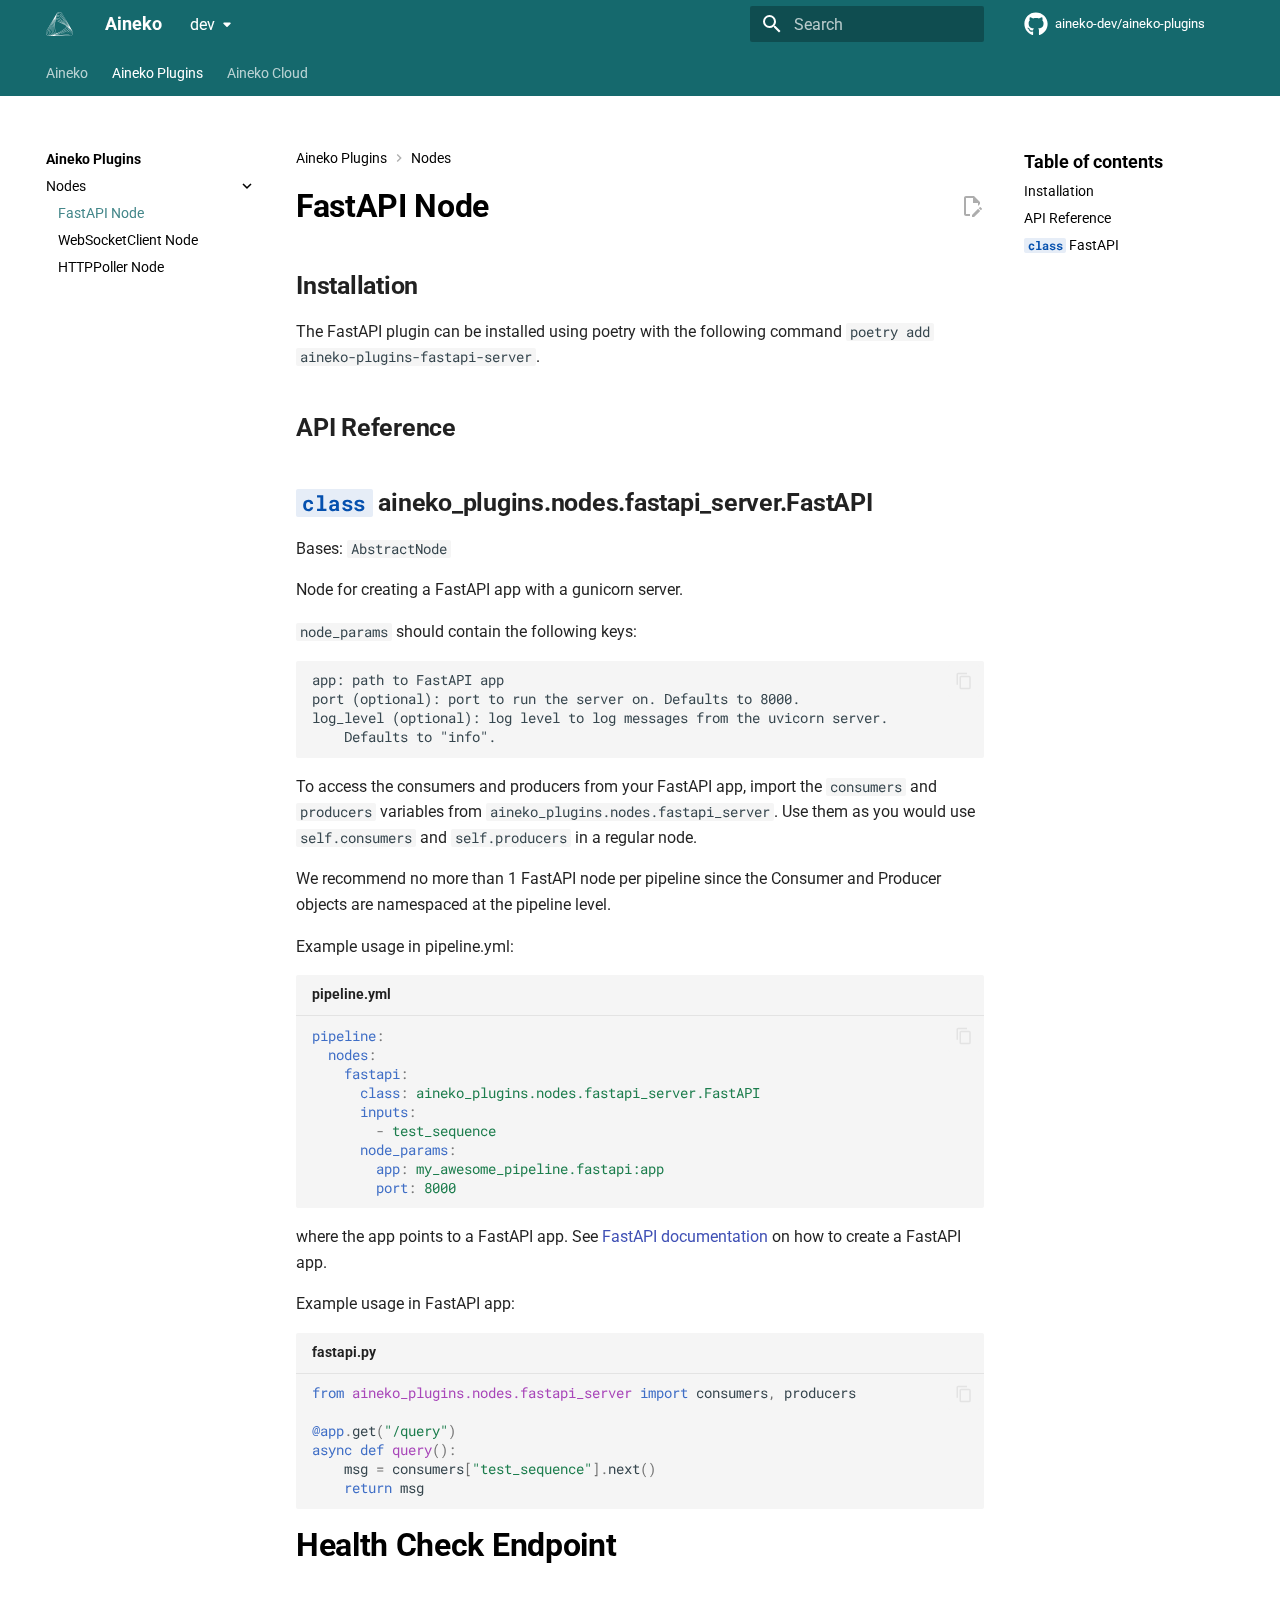
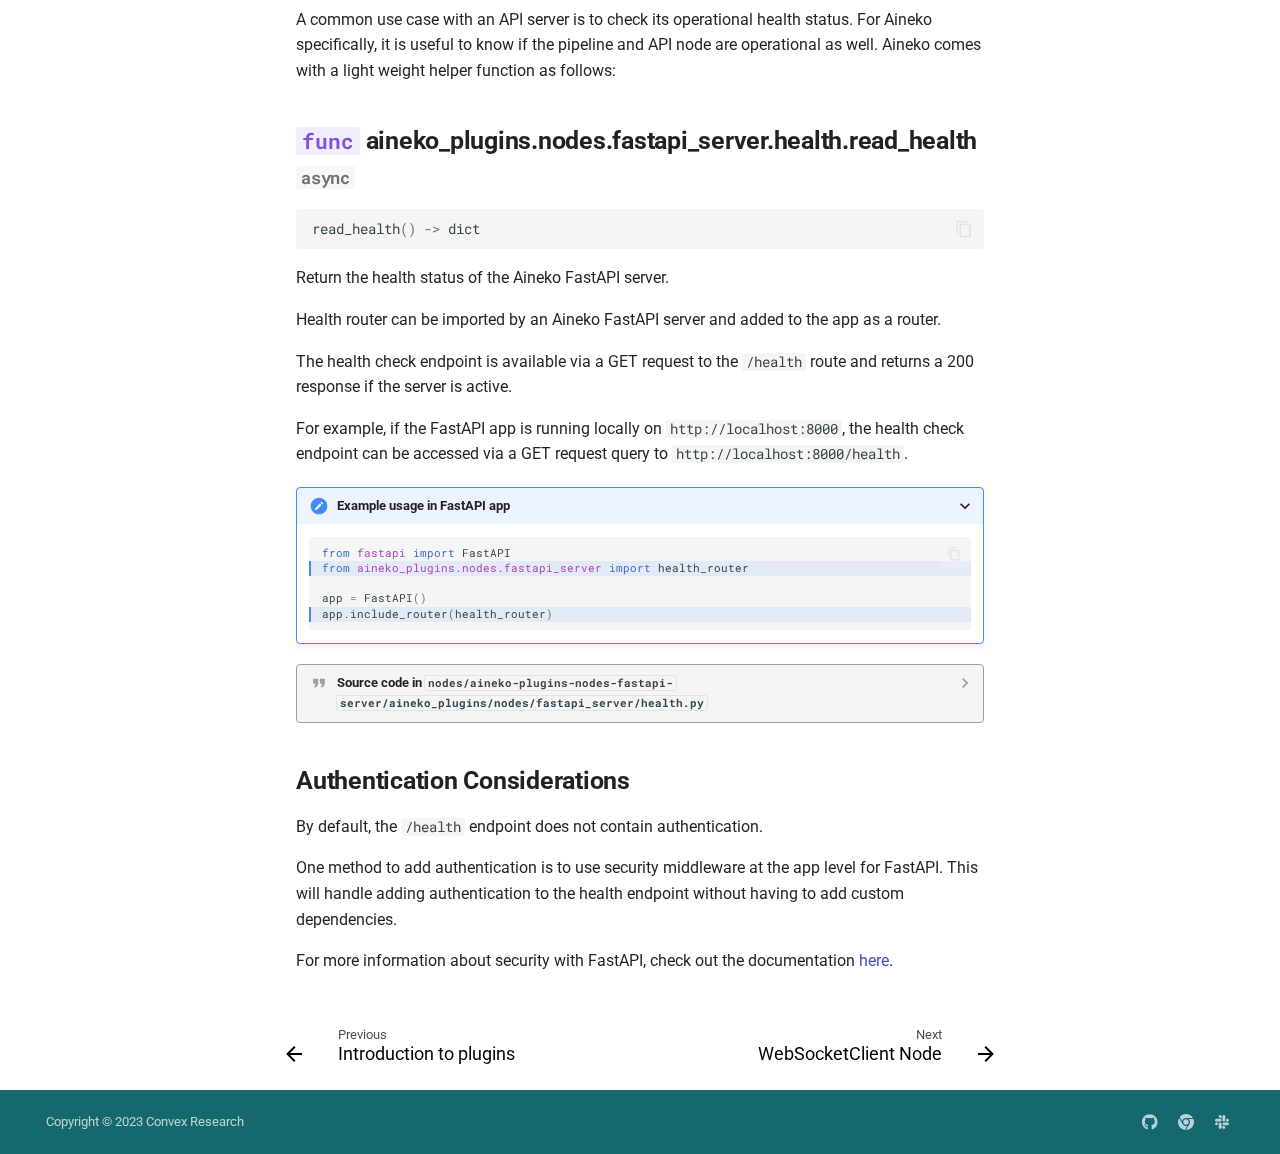
==== commit 43cf6eb0: "Deployed 8f5423e to dev with MkDocs 1.5.3 and mike 2.0.0" ====
--- a/dev/nodes/fastapi-server/index.html
+++ b/dev/nodes/fastapi-server/index.html
@@ -796,11 +796,7 @@
 
 <h1 id="fastapi-node">FastAPI Node</h1>
 <h2 id="installation">Installation</h2>
-<p>The FastAPI plugin can be installed using poetry with the following command <code>poetry add aineko[fastapi-server]</code> or by adding the following to <code>pyproject.toml</code> and running <code>poetry install</code>:</p>
-<p>:
-    <div class="highlight"><span class="filename">pyproject.toml</span><pre><span></span><code><span class="p p-Indicator">[</span><span class="nv">tool.poetry.dependencies</span><span class="p p-Indicator">]</span>
-<span class="hll"><span class="l l-Scalar l-Scalar-Plain">aineko = {version = &quot;^0.3.2&quot;, extras=[&quot;fastapi-server&quot;]}</span>
-</span></code></pre></div></p>
+<p>The FastAPI plugin can be installed using poetry with the following command <code>poetry add aineko-plugins-fastapi-server</code>.</p>
 <h2 id="api-reference">API Reference</h2>
 
 
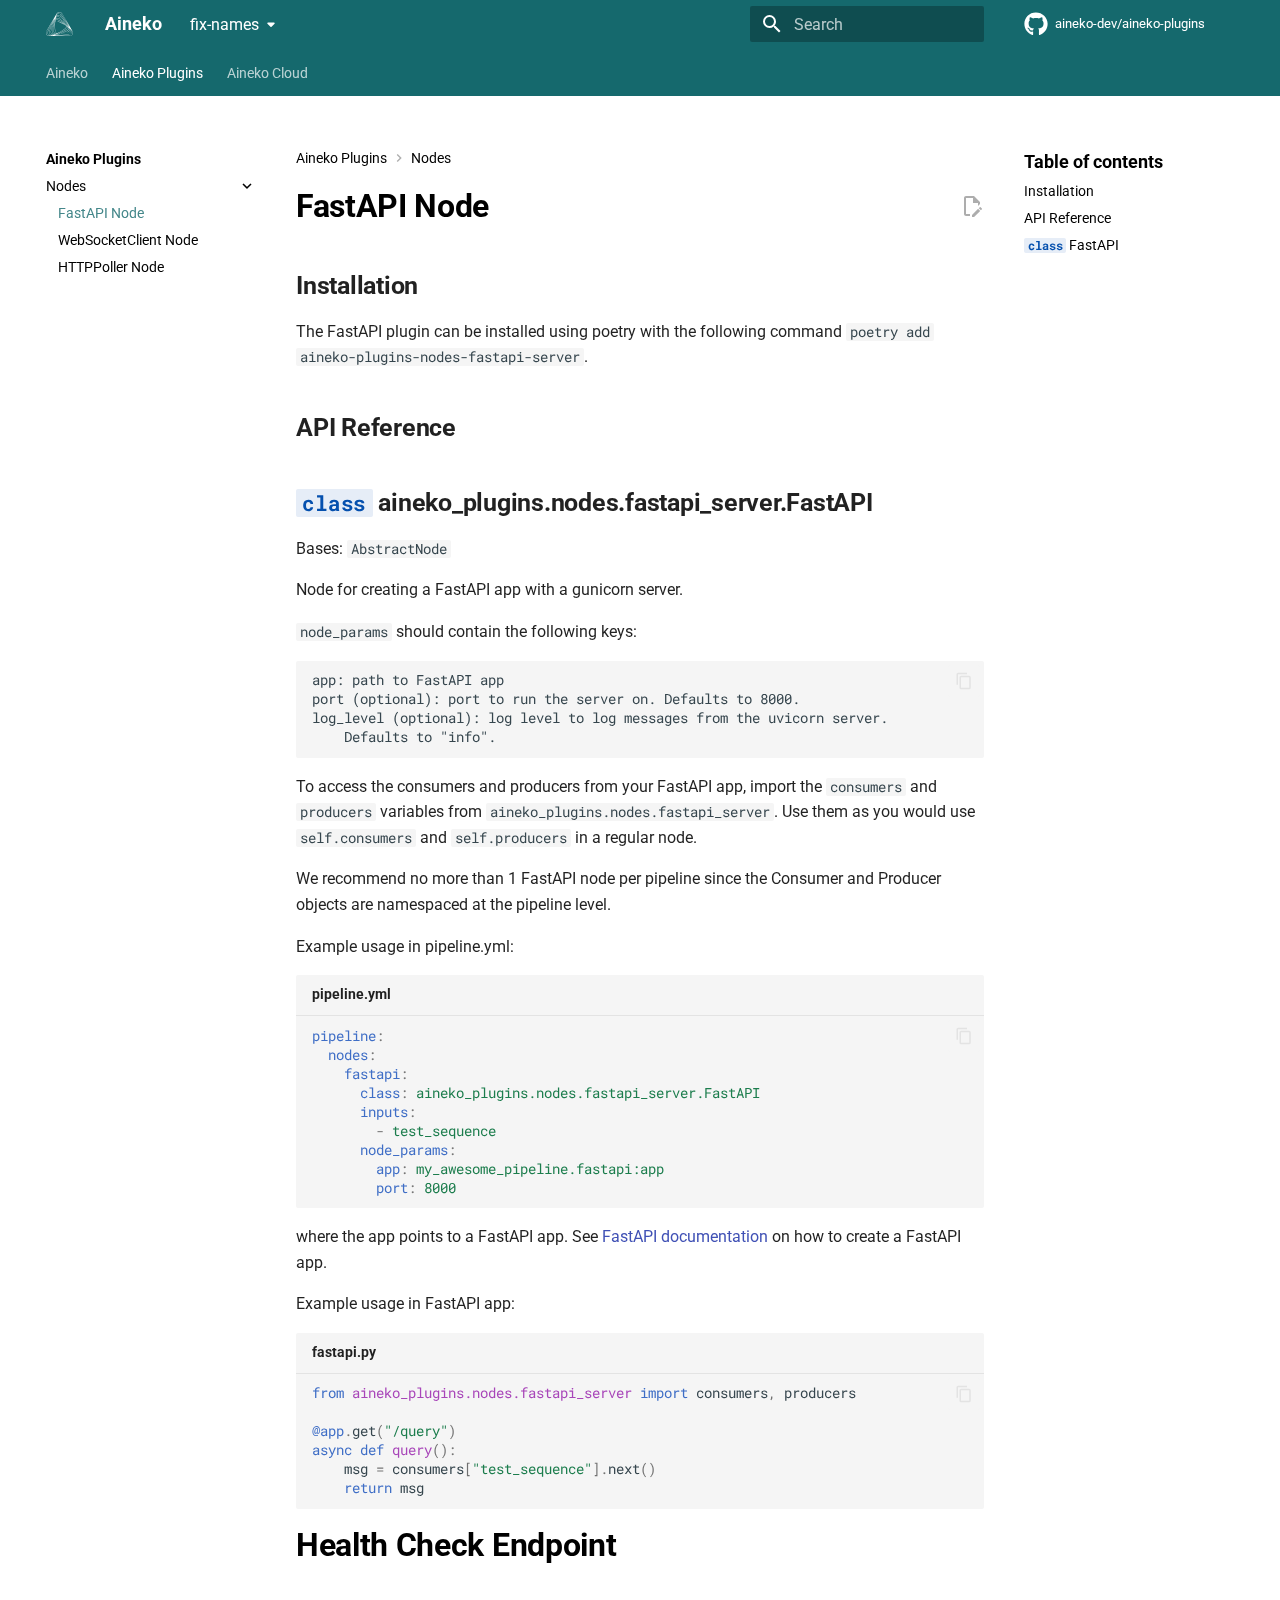
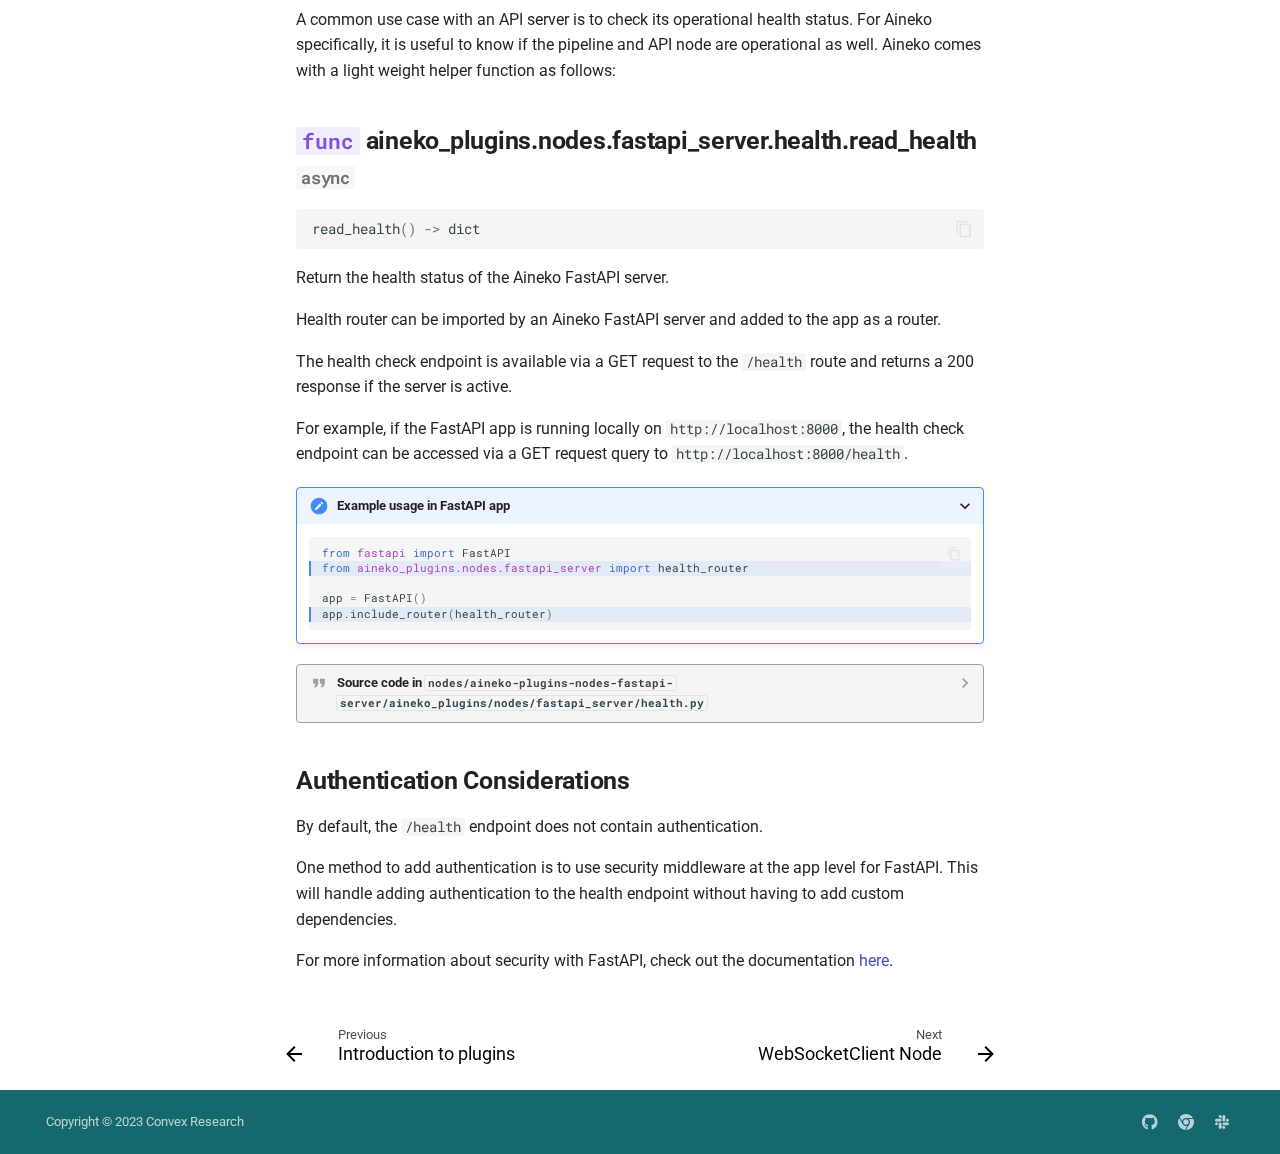
==== commit 370b416b: "Deployed d5c09b5 to dev with MkDocs 1.5.3 and mike 2.0.0" ====
--- a/dev/nodes/fastapi-server/index.html
+++ b/dev/nodes/fastapi-server/index.html
@@ -796,7 +796,7 @@
 
 <h1 id="fastapi-node">FastAPI Node</h1>
 <h2 id="installation">Installation</h2>
-<p>The FastAPI plugin can be installed using poetry with the following command <code>poetry add aineko-plugins-fastapi-server</code>.</p>
+<p>The FastAPI plugin can be installed using poetry with the following command <code>poetry add aineko-plugins-nodes-fastapi-server</code>.</p>
 <h2 id="api-reference">API Reference</h2>
 
 
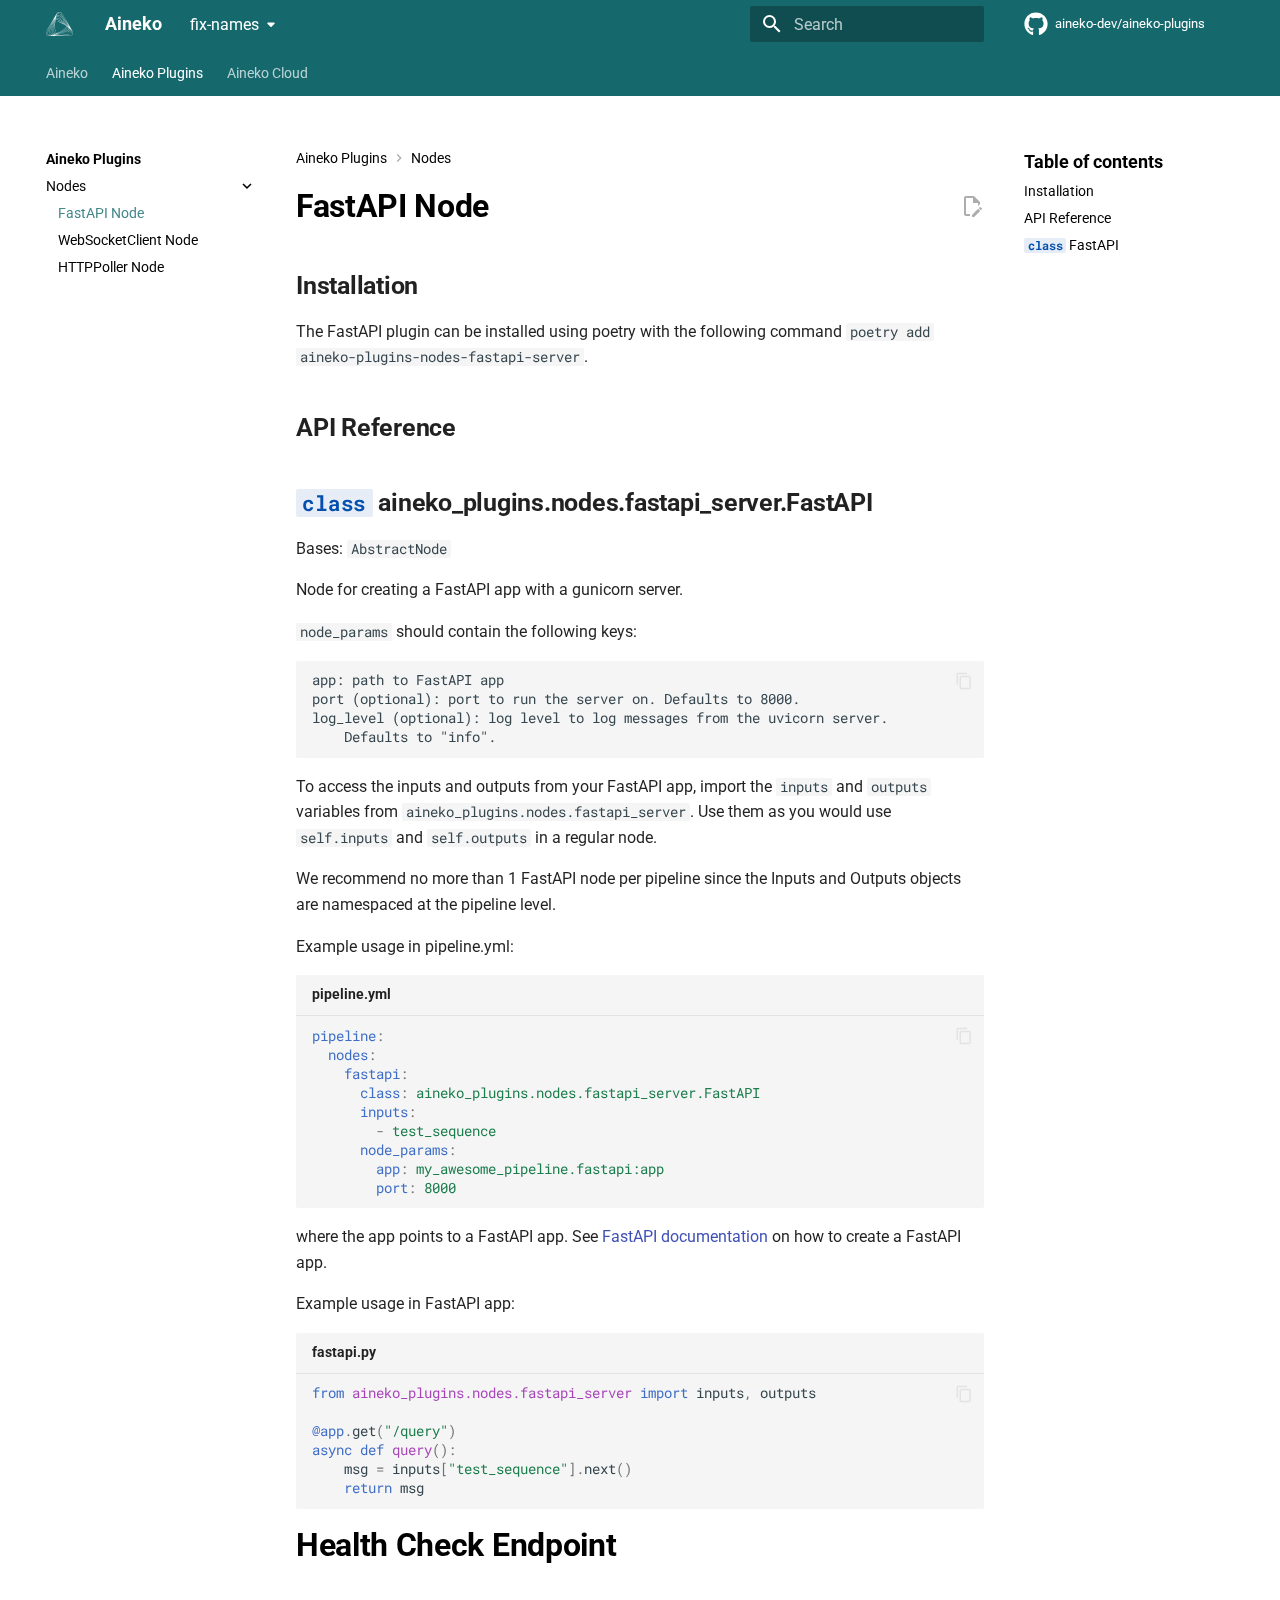
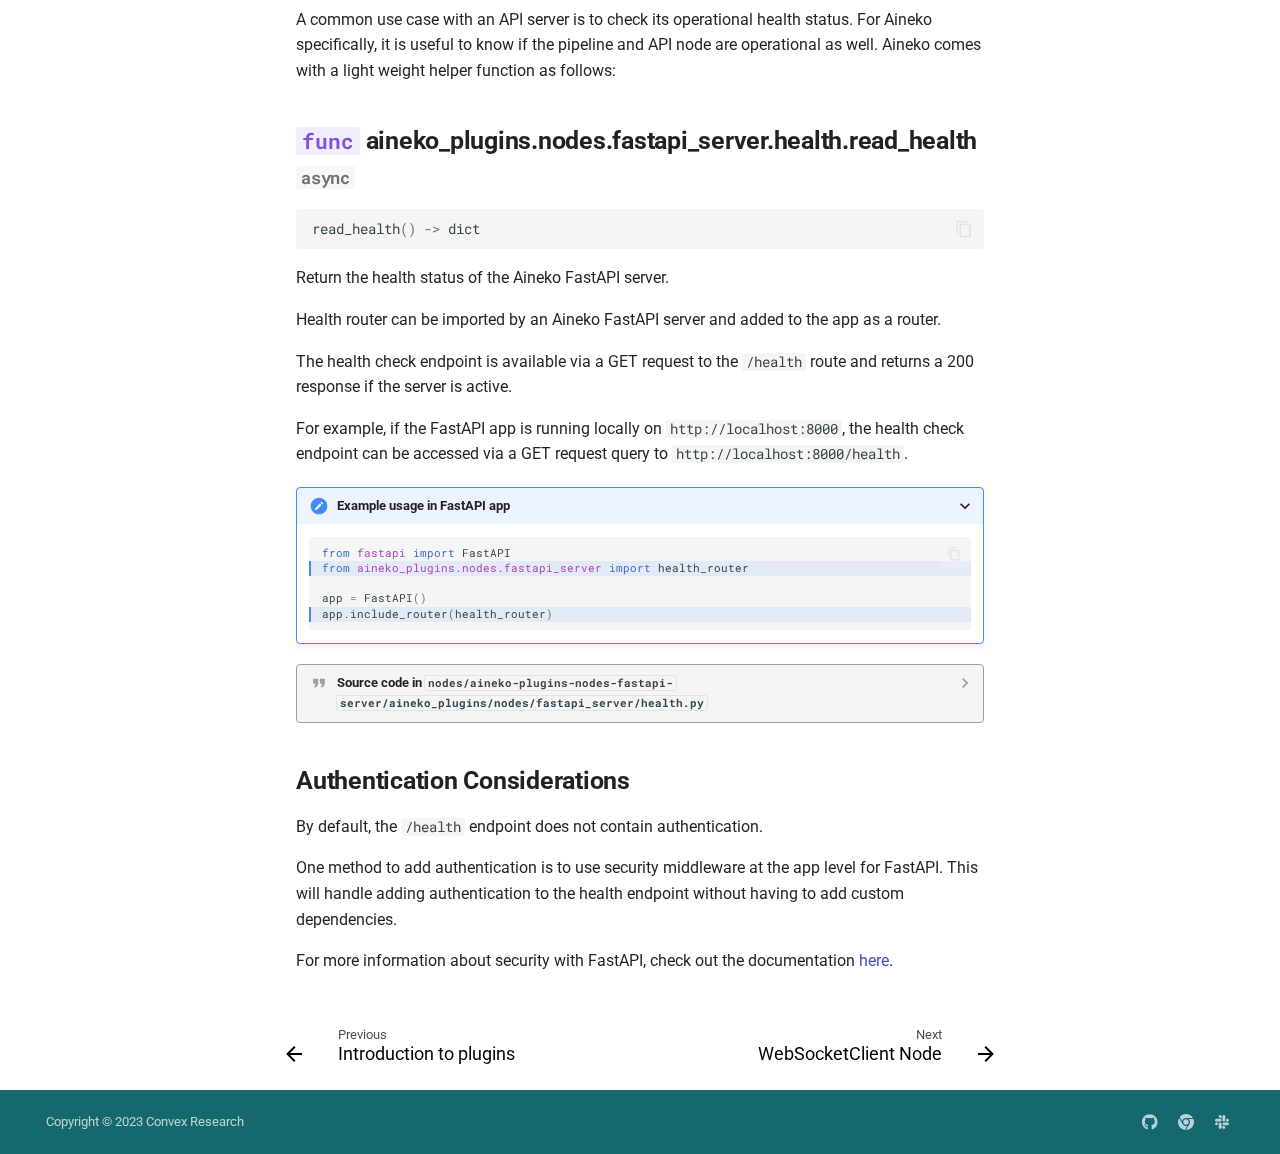
==== commit e20170ef: "Deployed 49d0647 to dev with MkDocs 1.5.3 and mike 2.0.0" ====
--- a/dev/nodes/fastapi-server/index.html
+++ b/dev/nodes/fastapi-server/index.html
@@ -823,12 +823,11 @@
 log_level (optional): log level to log messages from the uvicorn server.
     Defaults to "info".
 </code></pre>
-<p>To access the consumers and producers from your FastAPI app, import the
-<code>consumers</code> and <code>producers</code> variables from
-<code>aineko_plugins.nodes.fastapi_server</code>. Use them as you would use
-<code>self.consumers</code> and <code>self.producers</code> in a regular node.</p>
-<p>We recommend no more than 1 FastAPI node per pipeline since the Consumer
-and Producer objects are namespaced at the pipeline level.</p>
+<p>To access the inputs and outputs from your FastAPI app, import the <code>inputs</code>
+and <code>outputs</code> variables from <code>aineko_plugins.nodes.fastapi_server</code>. Use
+them as you would use <code>self.inputs</code> and <code>self.outputs</code> in a regular node.</p>
+<p>We recommend no more than 1 FastAPI node per pipeline since the Inputs and
+Outputs objects are namespaced at the pipeline level.</p>
 <p>Example usage in pipeline.yml:
 <div class="highlight"><span class="filename">pipeline.yml</span><pre><span></span><code><span class="nt">pipeline</span><span class="p">:</span>
 <span class="w">  </span><span class="nt">nodes</span><span class="p">:</span>
@@ -844,11 +843,11 @@
 <a href="https://fastapi.tiangolo.com/" target="_blank">FastAPI documentation</a>
 on how to create a FastAPI app.</p>
 <p>Example usage in FastAPI app:
-<div class="highlight"><span class="filename">fastapi.py</span><pre><span></span><code><span class="kn">from</span> <span class="nn">aineko_plugins.nodes.fastapi_server</span> <span class="kn">import</span> <span class="n">consumers</span><span class="p">,</span> <span class="n">producers</span>
+<div class="highlight"><span class="filename">fastapi.py</span><pre><span></span><code><span class="kn">from</span> <span class="nn">aineko_plugins.nodes.fastapi_server</span> <span class="kn">import</span> <span class="n">inputs</span><span class="p">,</span> <span class="n">outputs</span>
 
 <span class="nd">@app</span><span class="o">.</span><span class="n">get</span><span class="p">(</span><span class="s2">&quot;/query&quot;</span><span class="p">)</span>
 <span class="k">async</span> <span class="k">def</span> <span class="nf">query</span><span class="p">():</span>
-    <span class="n">msg</span> <span class="o">=</span> <span class="n">consumers</span><span class="p">[</span><span class="s2">&quot;test_sequence&quot;</span><span class="p">]</span><span class="o">.</span><span class="n">next</span><span class="p">()</span>
+    <span class="n">msg</span> <span class="o">=</span> <span class="n">inputs</span><span class="p">[</span><span class="s2">&quot;test_sequence&quot;</span><span class="p">]</span><span class="o">.</span><span class="n">next</span><span class="p">()</span>
     <span class="k">return</span> <span class="n">msg</span>
 </code></pre></div></p>
 
